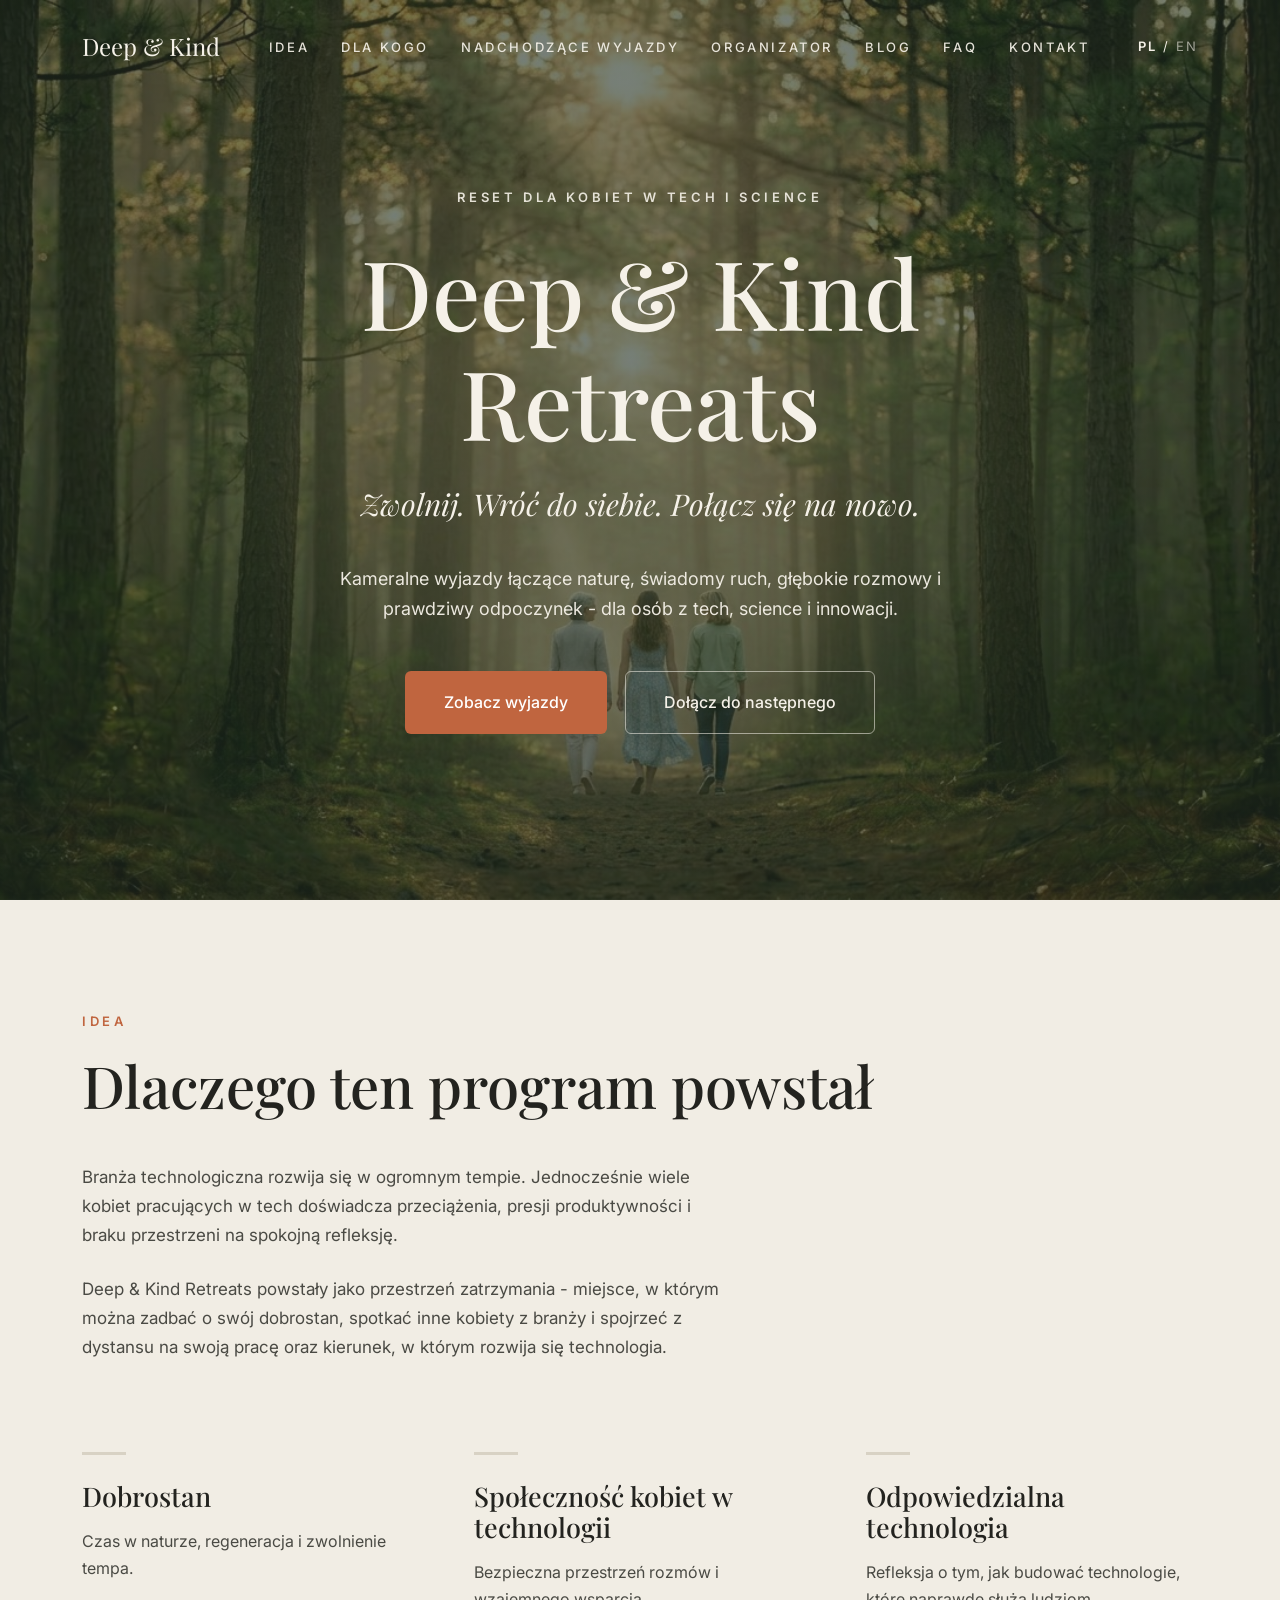
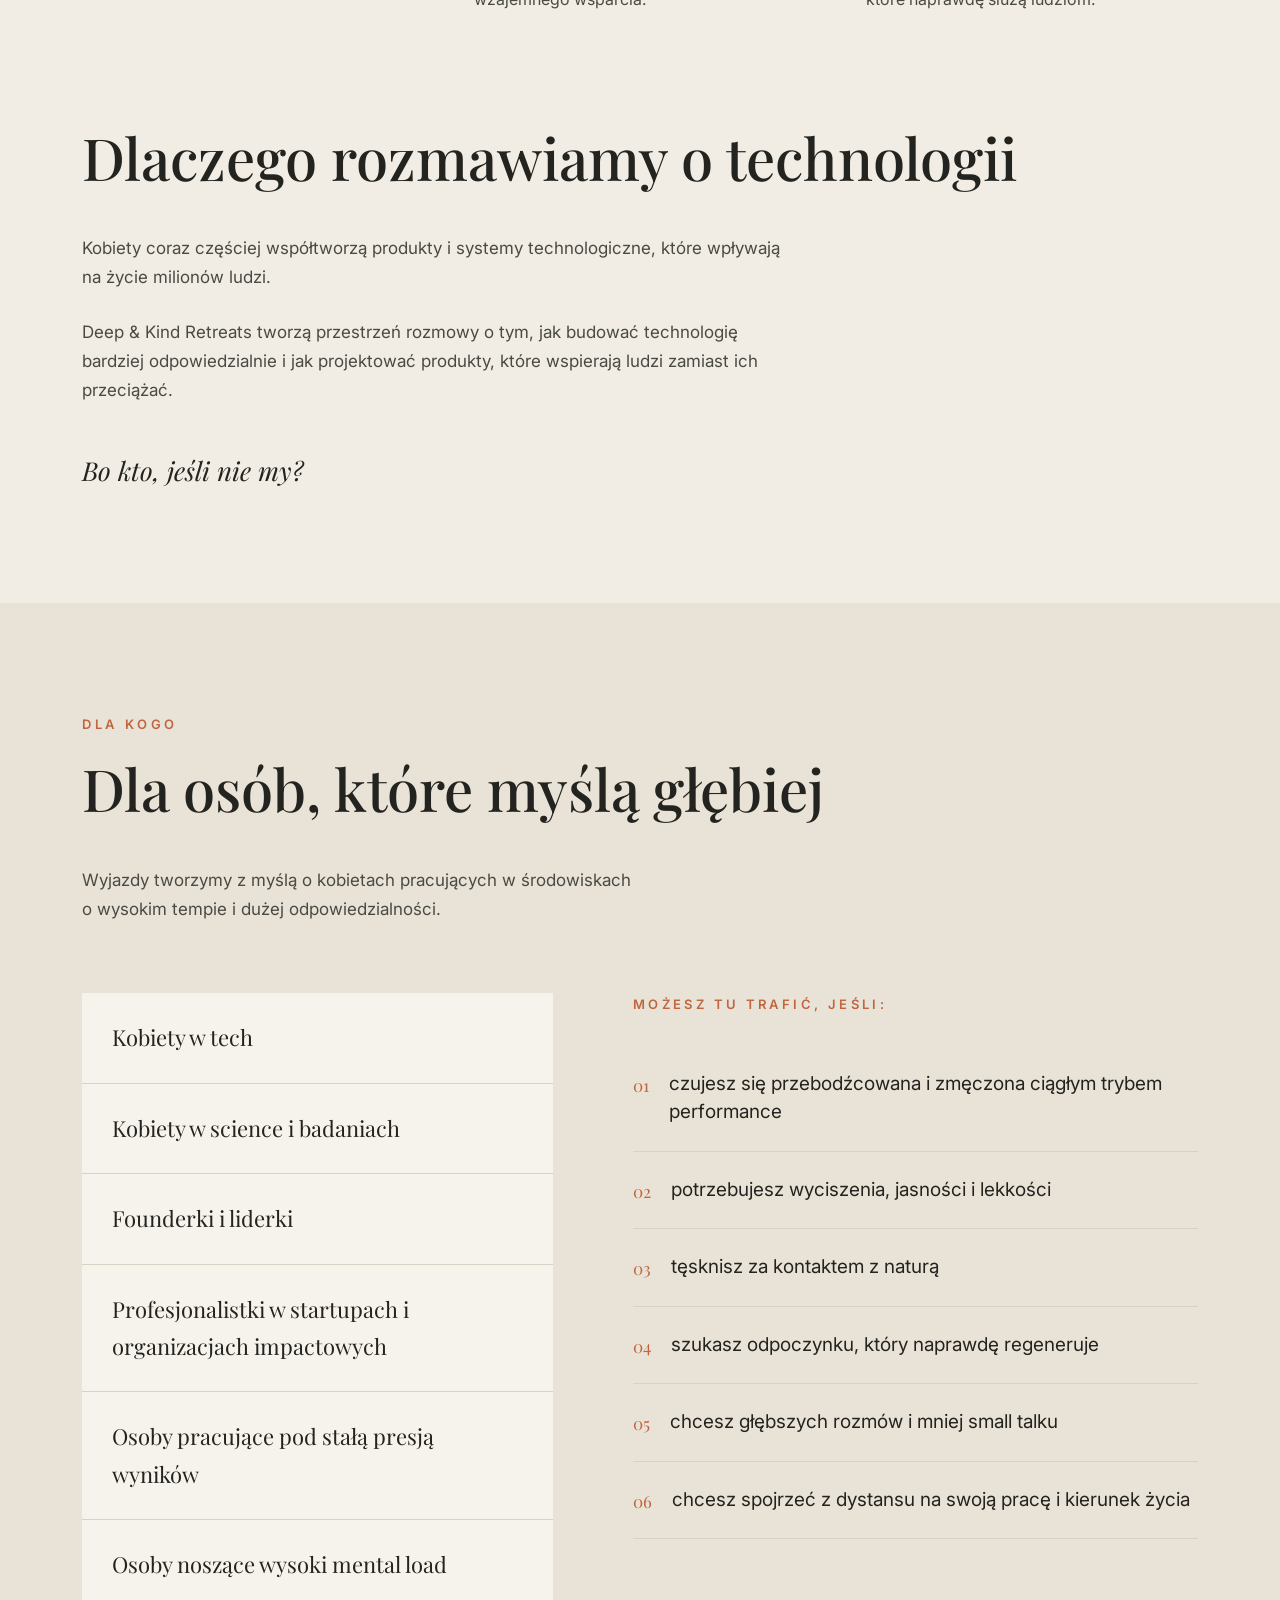
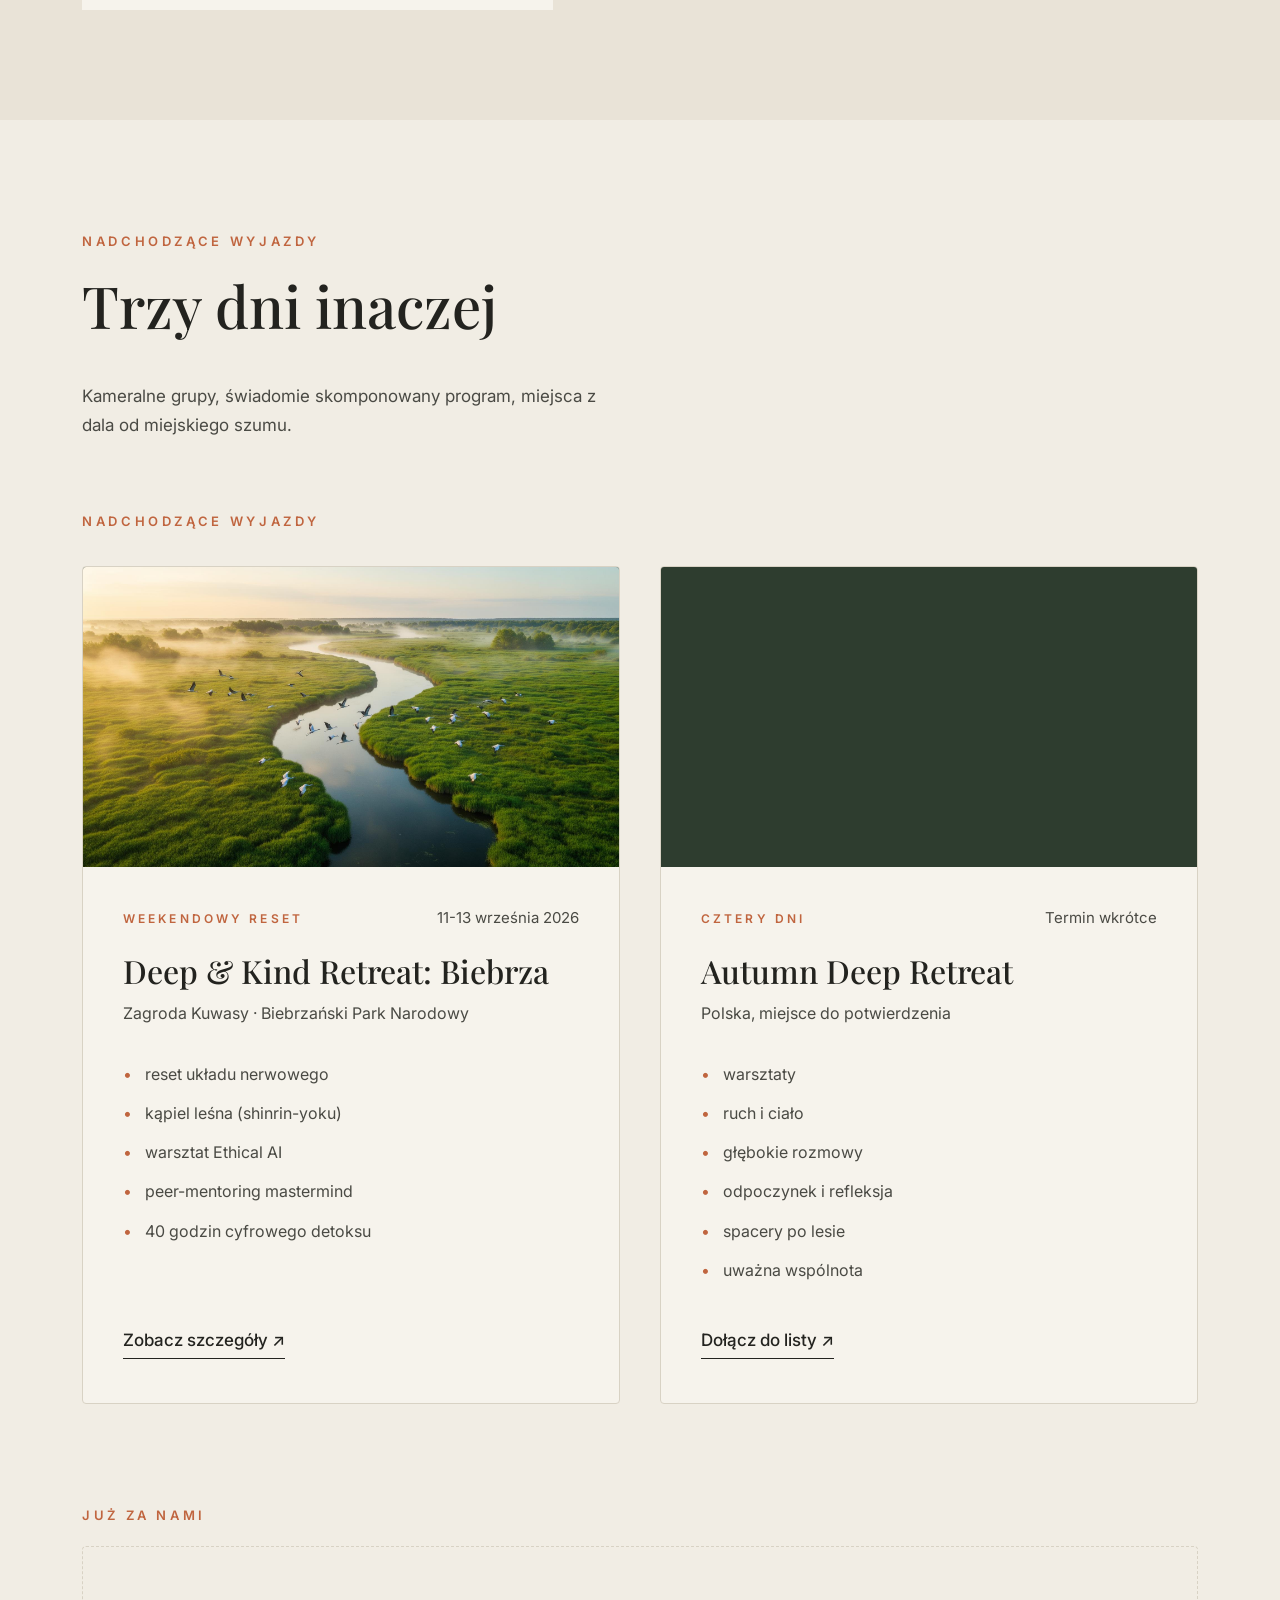
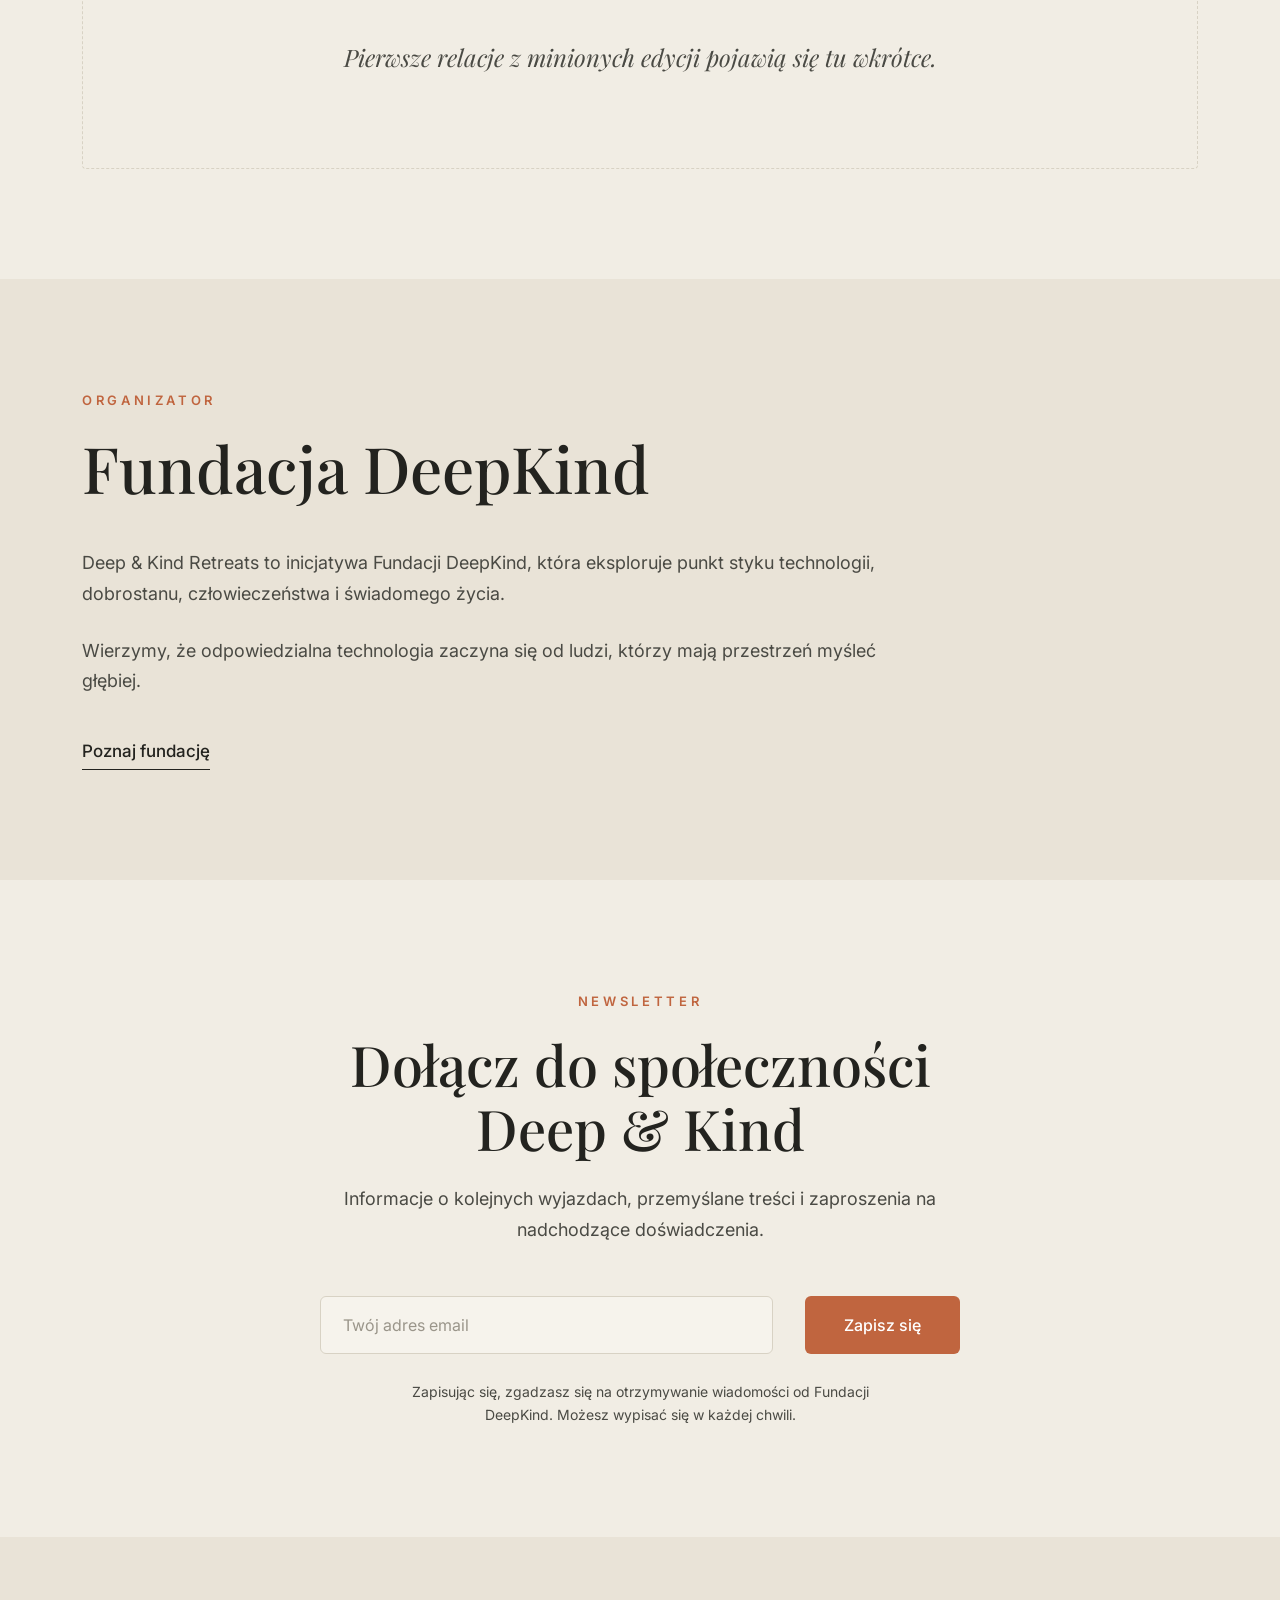
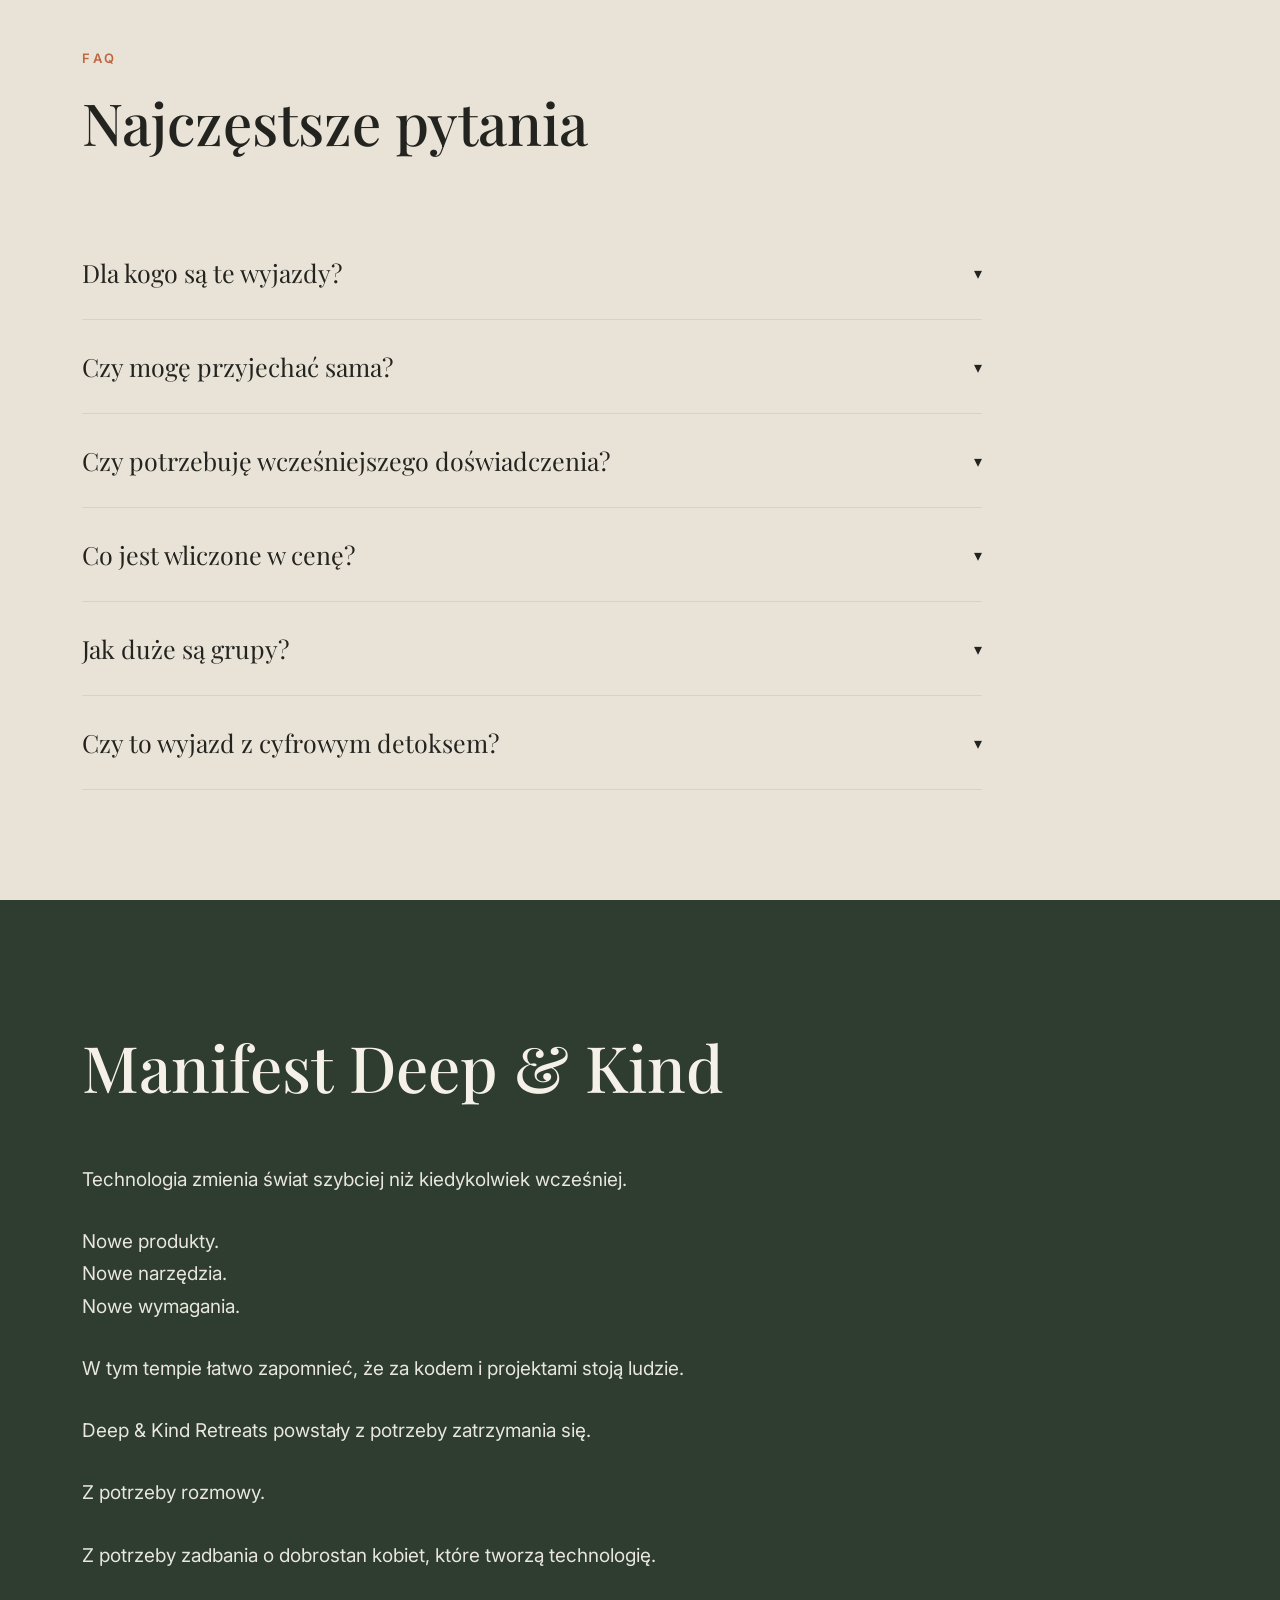
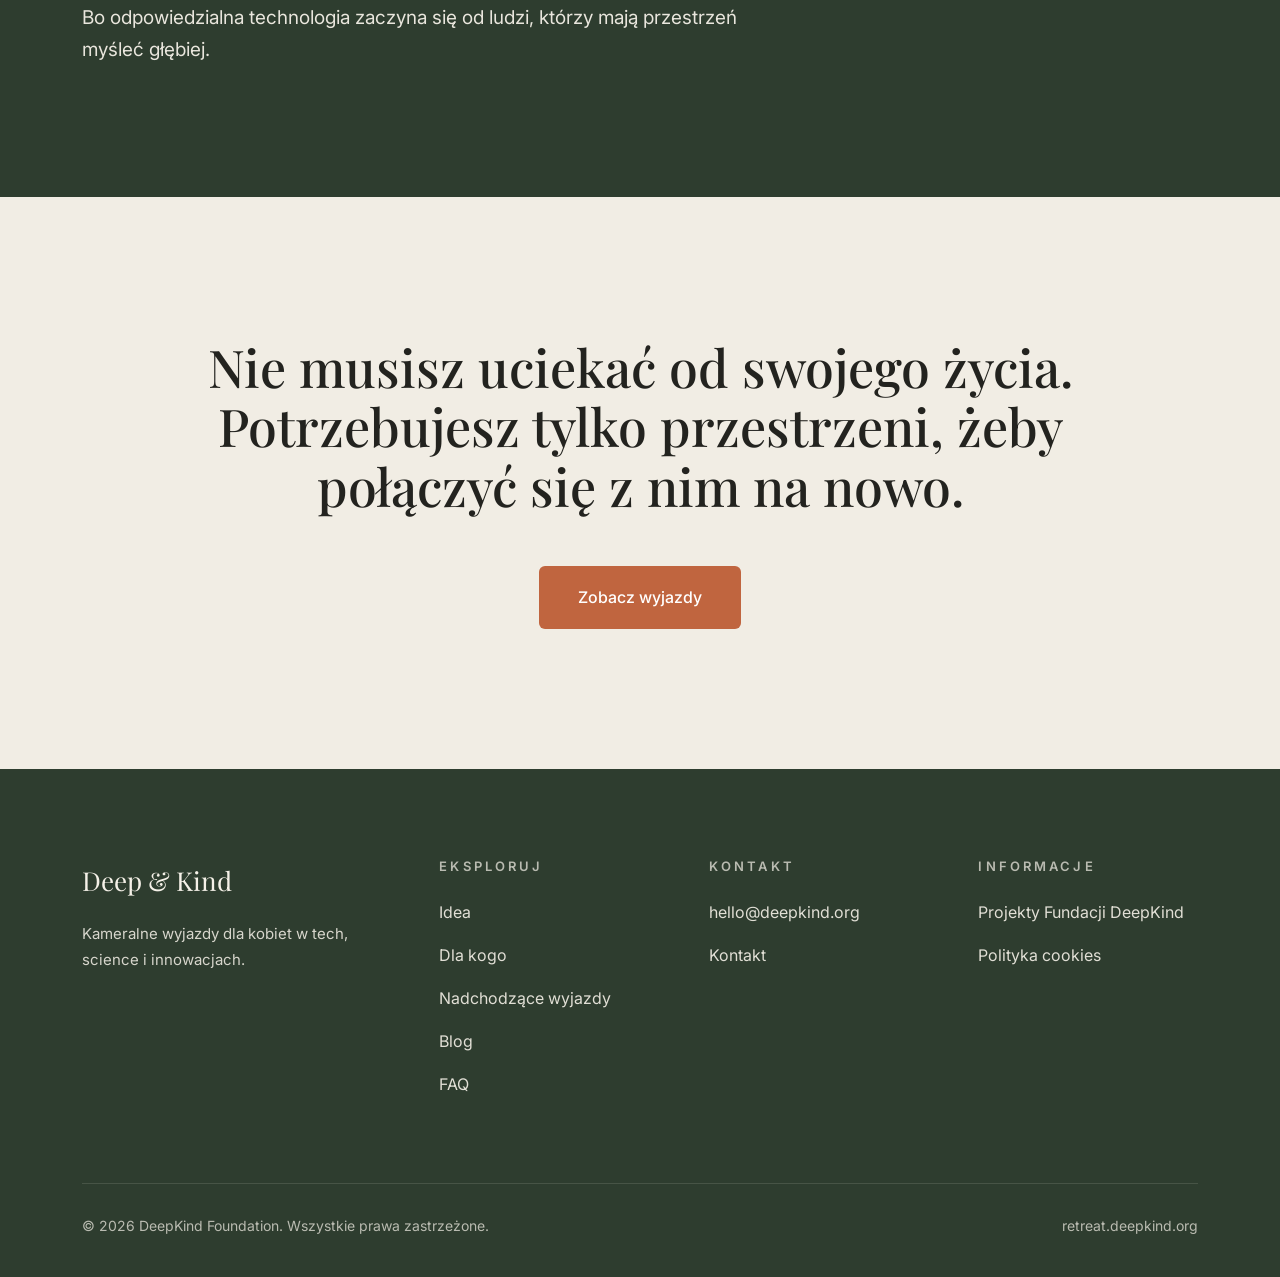
==== pl/index.html @ 1059deba "updt urnstile" ====
<!DOCTYPE html>
<html lang="pl">
<head>
  <meta charset="UTF-8">
  <meta name="viewport" content="width=device-width, initial-scale=1.0">

  <!-- SEO: tytuł i opis strony głównej -->
  <title>Deep &amp; Kind Retreat — Retreat dla kobiet w tech i science | Polska</title>
  <meta name="description" content="Kameralne retreaty dla kobiet z tech, science i innowacji. Trzy dni w naturze: regeneracja, świadomy ruch, głębokie rozmowy o odpowiedzialnej technologii. Organizator: Fundacja DeepKind.">

  <link rel="canonical" href="https://retreat.deepkind.org/pl">
  <link rel="alternate" hreflang="pl" href="https://retreat.deepkind.org/pl">
  <link rel="alternate" hreflang="en" href="https://retreat.deepkind.org/en">
  <link rel="alternate" hreflang="x-default" href="https://retreat.deepkind.org/pl">

  <!-- WERYFIKACJA GOOGLE SEARCH CONSOLE: wklej swój kod i odkomentuj -->
  <!-- <meta name="google-site-verification" content="TWÓJ-KOD-WERYFIKACYJNY"> -->

  <meta property="og:type" content="website">
  <meta property="og:locale" content="pl_PL">
  <meta property="og:site_name" content="Deep &amp; Kind Retreats">
  <meta property="og:title" content="Deep &amp; Kind Retreat — Retreat dla kobiet w tech i science">
  <meta property="og:description" content="Kameralne wyjazdy łączące naturę, świadomy ruch, głębokie rozmowy i prawdziwy odpoczynek - dla osób z tech, science i innowacji.">
  <meta property="og:url" content="https://retreat.deepkind.org/pl">
  <meta property="og:image" content="https://retreat.deepkind.org/images/og-cover.jpg">
  <meta property="og:image:width" content="1200">
  <meta property="og:image:height" content="630">
  <meta name="twitter:card" content="summary_large_image">
  <meta name="theme-color" content="#2E3D2F">
  <link rel="icon" href="/images/favicon.png" type="image/png">

  <link rel="preconnect" href="https://fonts.googleapis.com">
  <link rel="preconnect" href="https://fonts.gstatic.com" crossorigin>
  <link href="https://fonts.googleapis.com/css2?family=Playfair+Display:ital,wght@0,400;0,500;0,600;1,400;1,500&family=Inter:wght@400;500;600&display=swap" rel="stylesheet">
  <link rel="stylesheet" href="/assets/style.css">
  <script src="https://challenges.cloudflare.com/turnstile/v0/api.js" async defer></script>

  <!-- DANE STRUKTURALNE SCHEMA.ORG (SEO + GEO / widoczność w AI) -->
  <script type="application/ld+json">
  {
    "@context": "https://schema.org",
    "@graph": [
      {
        "@type": "Organization",
        "@id": "https://deepkind.org/#organization",
        "name": "Fundacja DeepKind",
        "alternateName": "DeepKind Foundation",
        "url": "https://deepkind.org",
        "email": "hello@deepkind.org",
        "description": "Fundacja DeepKind eksploruje punkt styku technologii, dobrostanu, człowieczeństwa i świadomego życia.",
        "address": { "@type": "PostalAddress", "addressLocality": "Warszawa", "addressCountry": "PL" }
      },
      {
        "@type": "WebSite",
        "@id": "https://retreat.deepkind.org/#website",
        "url": "https://retreat.deepkind.org",
        "name": "Deep & Kind Retreats",
        "inLanguage": "pl-PL",
        "publisher": { "@id": "https://deepkind.org/#organization" }
      },
      {
        "@type": "Event",
        "name": "Deep & Kind Retreat: Biebrza",
        "url": "https://retreat.deepkind.org/pl/retreats/biebrza-edition",
        "description": "Weekendowy reset dla kobiet w tech i science: reset układu nerwowego, kąpiel leśna (shinrin-yoku) w rezerwacie Czerwone Bagno, warsztat Ethical AI, peer-mentoring mastermind i 40 godzin cyfrowego detoksu.",
        "startDate": "2026-09-11",
        "endDate": "2026-09-13",
        "eventAttendanceMode": "https://schema.org/OfflineEventAttendanceMode",
        "eventStatus": "https://schema.org/EventScheduled",
        "maximumAttendeeCapacity": 15,
        "location": {
          "@type": "Place",
          "name": "Zagroda Kuwasy",
          "url": "https://www.zagrodakuwasy.pl",
          "address": { "@type": "PostalAddress", "addressRegion": "Biebrzański Park Narodowy, Podlaskie", "addressCountry": "PL" }
        },
        "offers": [
          { "@type": "Offer", "name": "Pokój 2-osobowy", "price": "1250", "priceCurrency": "PLN", "availability": "https://schema.org/InStock", "url": "https://retreat.deepkind.org/pl/retreats/biebrza-edition" },
          { "@type": "Offer", "name": "Pokój 1-osobowy", "price": "1450", "priceCurrency": "PLN", "availability": "https://schema.org/InStock", "url": "https://retreat.deepkind.org/pl/retreats/biebrza-edition" }
        ],
        "organizer": { "@id": "https://deepkind.org/#organization" },
        "inLanguage": "pl-PL",
        "audience": { "@type": "Audience", "audienceType": "Kobiety pracujące w tech, science i innowacjach" }
      },
      {
        "@type": "FAQPage",
        "mainEntity": [
          { "@type": "Question", "name": "Dla kogo są te wyjazdy?", "acceptedAnswer": { "@type": "Answer", "text": "Dla kobiet pracujących w tech, science, badaniach i innowacjach: founderek, liderek, profesjonalistek w startupach i organizacjach impactowych, osób pracujących pod stałą presją wyników i noszących wysoki mental load." } },
          { "@type": "Question", "name": "Czy mogę przyjechać sama?", "acceptedAnswer": { "@type": "Answer", "text": "Tak. Większość uczestniczek przyjeżdża samodzielnie. Kameralna grupa i program sprzyjają poznawaniu się w naturalnym tempie." } },
          { "@type": "Question", "name": "Czy potrzebuję wcześniejszego doświadczenia?", "acceptedAnswer": { "@type": "Answer", "text": "Nie. Wszystkie elementy programu są otwarte dla osób początkujących i prowadzone tak, aby każda mogła uczestniczyć w swoim rytmie." } },
          { "@type": "Question", "name": "Co jest wliczone w cenę?", "acceptedAnswer": { "@type": "Answer", "text": "Nocleg w komfortowych pokojach, pełne wyżywienie, udział we wszystkich aktywnościach i warsztatach oraz nielimitowany dostęp do napojów przez cały dzień - wody, naparów ziołowych i wyboru herbat." } },
          { "@type": "Question", "name": "Jak duże są grupy?", "acceptedAnswer": { "@type": "Answer", "text": "Grupy są kameralne - liczba miejsc na wyjeździe jest ograniczona do 15 osób, aby dało się prowadzić prawdziwe rozmowy i realnie odpocząć." } },
          { "@type": "Question", "name": "Czy to wyjazd z cyfrowym detoksem?", "acceptedAnswer": { "@type": "Answer", "text": "Zachęcamy do odłożenia ekranów. Część wyjazdów, jak retreat nad Biebrzą, zawiera świadomie zaplanowany 40-godzinny cyfrowy detoks z dobrowolnym zdeponowaniem telefonu." } }
        ]
      }
    ]
  }
  </script>
</head>
<body>

  <!-- ============ NAWIGACJA ============ -->
  <header class="naglowek">
    <div class="kontener">
      <a href="/pl" class="logo">Deep &amp; Kind</a>
      <button class="menu-przycisk" aria-label="Otwórz menu" aria-expanded="false" onclick="przelaczMenu(this)">&#9776;</button>
      <nav aria-label="Nawigacja główna">
        <ul class="menu" id="menu">
          <li><a href="/pl#idea">Idea</a></li>
          <li><a href="/pl#dla-kogo">Dla kogo</a></li>
          <li><a href="/pl/retreats">Nadchodzące wyjazdy</a></li>
          <li><a href="/pl#organizator">Organizator</a></li>
          <li><a href="/pl/blog">Blog</a></li>
          <li><a href="/pl#faq">FAQ</a></li>
          <li><a href="/pl/contact">Kontakt</a></li>
        </ul>
      </nav>
      <div class="jezyki">
        <a href="/pl" class="aktywny" aria-current="page">PL</a> / <a href="/en" title="English version">EN</a>
      </div>
    </div>
  </header>

  <!-- ============ HERO (zdjęcie: /images/hero-las.jpg) ============ -->
  <section class="hero" id="start">
    <div class="hero-tresc">
      <span class="etykieta">Reset dla kobiet w tech i science</span>
      <h1>Deep &amp; Kind Retreats</h1>
      <p class="motto">Zwolnij. Wróć do siebie. Połącz się na nowo.</p>
      <p class="opis">Kameralne wyjazdy łączące naturę, świadomy ruch, głębokie rozmowy i prawdziwy odpoczynek - dla osób z tech, science i innowacji.</p>
      <div class="hero-przyciski">
        <a href="/pl/retreats" class="przycisk przycisk-pelny">Zobacz wyjazdy</a>
        <a href="#newsletter" class="przycisk przycisk-obrys">Dołącz do następnego</a>
      </div>
    </div>
  </section>

  <!-- ============ IDEA ============ -->
  <section id="idea">
    <div class="kontener">
      <span class="etykieta">Idea</span>
      <h2 class="sekcja-h2">Dlaczego ten program powstał</h2>
      <div class="tekst-waski">
        <p>Branża technologiczna rozwija się w ogromnym tempie. Jednocześnie wiele kobiet pracujących w tech doświadcza przeciążenia, presji produktywności i braku przestrzeni na spokojną refleksję.</p>
        <p>Deep &amp; Kind Retreats powstały jako przestrzeń zatrzymania - miejsce, w którym można zadbać o swój dobrostan, spotkać inne kobiety z branży i spojrzeć z dystansu na swoją pracę oraz kierunek, w którym rozwija się technologia.</p>
      </div>

      <div class="filary">
        <div class="filar">
          <h3>Dobrostan</h3>
          <p>Czas w naturze, regeneracja i zwolnienie tempa.</p>
        </div>
        <div class="filar">
          <h3>Społeczność kobiet w technologii</h3>
          <p>Bezpieczna przestrzeń rozmów i wzajemnego wsparcia.</p>
        </div>
        <div class="filar">
          <h3>Odpowiedzialna technologia</h3>
          <p>Refleksja o tym, jak budować technologie, które naprawdę służą ludziom.</p>
        </div>
      </div>

      <div style="margin-top: 110px;">
        <h2 class="sekcja-h2">Dlaczego rozmawiamy o technologii</h2>
        <div class="tekst-waski" style="max-width: 700px;">
          <p>Kobiety coraz częściej współtworzą produkty i systemy technologiczne, które wpływają na życie milionów ludzi.</p>
          <p>Deep &amp; Kind Retreats tworzą przestrzeń rozmowy o tym, jak budować technologię bardziej odpowiedzialnie i jak projektować produkty, które wspierają ludzi zamiast ich przeciążać.</p>
        </div>
        <p class="motto-pytanie">Bo kto, jeśli nie my?</p>
      </div>
    </div>
  </section>

  <!-- ============ DLA KOGO ============ -->
  <section class="tlo-cieplejsze" id="dla-kogo">
    <div class="kontener">
      <span class="etykieta">Dla kogo</span>
      <h2 class="sekcja-h2">Dla osób, które myślą głębiej</h2>
      <p class="tekst-waski" style="max-width: 560px; margin-bottom: 70px;">Wyjazdy tworzymy z myślą o kobietach pracujących w środowiskach o wysokim tempie i dużej odpowiedzialności.</p>

      <div class="dla-kogo-siatka">
        <ul class="grupy">
          <li>Kobiety w tech</li>
          <li>Kobiety w science i badaniach</li>
          <li>Founderki i liderki</li>
          <li>Profesjonalistki w startupach i organizacjach impactowych</li>
          <li>Osoby pracujące pod stałą presją wyników</li>
          <li>Osoby noszące wysoki mental load</li>
        </ul>
        <div>
          <p class="objawy-etykieta">Możesz tu trafić, jeśli:</p>
          <ol class="objawy">
            <li>czujesz się przebodźcowana i zmęczona ciągłym trybem performance</li>
            <li>potrzebujesz wyciszenia, jasności i lekkości</li>
            <li>tęsknisz za kontaktem z naturą</li>
            <li>szukasz odpoczynku, który naprawdę regeneruje</li>
            <li>chcesz głębszych rozmów i mniej small talku</li>
            <li>chcesz spojrzeć z dystansu na swoją pracę i kierunek życia</li>
          </ol>
        </div>
      </div>
    </div>
  </section>

  <!-- ============ NADCHODZĄCE WYJAZDY ============ -->
  <section id="wyjazdy">
    <div class="kontener">
      <span class="etykieta">Nadchodzące wyjazdy</span>
      <h2 class="sekcja-h2">Trzy dni inaczej</h2>
      <p class="tekst-waski" style="max-width: 520px; margin-bottom: 70px;">Kameralne grupy, świadomie skomponowany program, miejsca z dala od miejskiego szumu.</p>

      <span class="etykieta" style="margin-bottom: 34px;">Nadchodzące wyjazdy</span>
      <div class="karty">
        <article class="karta">
          <div class="karta-foto biebrza" role="img" aria-label="Rzeka Biebrza wijąca się przez zielone rozlewiska o poranku, klucz żurawi w locie"></div>
          <div class="karta-tresc">
            <div class="karta-naglowek">
              <span class="karta-typ">Weekendowy reset</span>
              <span class="karta-termin">11-13 września 2026</span>
            </div>
            <h3><a href="/pl/retreats/biebrza-edition">Deep &amp; Kind Retreat: Biebrza</a></h3>
            <p class="karta-miejsce">Zagroda Kuwasy &middot; Biebrzański Park Narodowy</p>
            <ul class="karta-program">
              <li>reset układu nerwowego</li>
              <li>kąpiel leśna (shinrin-yoku)</li>
              <li>warsztat Ethical AI</li>
              <li>peer-mentoring mastermind</li>
              <li>40 godzin cyfrowego detoksu</li>
            </ul>
            <a href="/pl/retreats/biebrza-edition" class="karta-link">Zobacz szczegóły</a>
          </div>
        </article>

        <article class="karta">
          <div class="karta-foto jesien" role="img" aria-label="Jesienna martwa natura: wełniany sweter, świece i suszone gałązki na drewnianym stole"></div>
          <div class="karta-tresc">
            <div class="karta-naglowek">
              <span class="karta-typ">Cztery dni</span>
              <span class="karta-termin">Termin wkrótce</span>
            </div>
            <h3><a href="/pl/retreats/autumn-deep-retreat">Autumn Deep Retreat</a></h3>
            <p class="karta-miejsce">Polska, miejsce do potwierdzenia</p>
            <ul class="karta-program">
              <li>warsztaty</li>
              <li>ruch i ciało</li>
              <li>głębokie rozmowy</li>
              <li>odpoczynek i refleksja</li>
              <li>spacery po lesie</li>
              <li>uważna wspólnota</li>
            </ul>
            <a href="#newsletter" class="karta-link">Dołącz do listy</a>
          </div>
        </article>
      </div>

      <div class="za-nami">
        <span class="etykieta">Już za nami</span>
        <div class="za-nami-ramka">Pierwsze relacje z minionych edycji pojawią się tu wkrótce.</div>
      </div>
    </div>
  </section>

  <!-- ============ ORGANIZATOR ============ -->
  <section class="tlo-cieplejsze" id="organizator">
    <div class="kontener">
      <span class="etykieta">Organizator</span>
      <h2 class="sekcja-h2" style="font-size: clamp(40px, 5.5vw, 64px);">Fundacja DeepKind</h2>
      <div class="tekst-sredni">
        <p>Deep &amp; Kind Retreats to inicjatywa Fundacji DeepKind, która eksploruje punkt styku technologii, dobrostanu, człowieczeństwa i świadomego życia.</p>
        <p>Wierzymy, że odpowiedzialna technologia zaczyna się od ludzi, którzy mają przestrzeń myśleć głębiej.</p>
      </div>
      <a href="https://deepkind.org" class="link-podkreslony" style="margin-top: 40px;" target="_blank" rel="noopener">Poznaj fundację</a>
    </div>
  </section>

  <!-- ============ NEWSLETTER ============
       Wysyłka do Cloudflare Workera (baza D1). Adres API: assets/skrypty.js.
       Instrukcja w INSTRUKCJA.md. -->
  <section class="newsletter" id="newsletter">
    <div class="kontener">
      <span class="etykieta">Newsletter</span>
      <h2>Dołącz do społeczności Deep &amp; Kind</h2>
      <p class="wstep">Informacje o kolejnych wyjazdach, przemyślane treści i zaproszenia na nadchodzące doświadczenia.</p>
      <form class="formularz-newsletter" onsubmit="return wyslijFormularz(event, '/newsletter')">
        <input type="email" name="email" placeholder="Twój adres email" required aria-label="Twój adres email">
        <input type="text" name="strona_www" class="pole-pulapka" tabindex="-1" autocomplete="off" aria-hidden="true">
        <div class="cf-turnstile" data-sitekey="0x4AAAAAAD1RbaE4vh7McAfJ" data-action="turnstile-spin-v1" data-theme="light" data-execution="execute" data-appearance="execute"></div>
        <button type="submit" class="przycisk przycisk-pelny">Zapisz się</button>
      </form>
      <p class="formularz-info" id="formularz-info"></p>
      <p class="zgoda">Zapisując się, zgadzasz się na otrzymywanie wiadomości od Fundacji DeepKind. Możesz wypisać się w każdej chwili.</p>
    </div>
  </section>

  <!-- ============ FAQ ============
       Odpowiedzi: cena i wielkość grup uzupełnione według strony wyjazdu
       (limit 15 osób, zakres ceny). Zweryfikuj przed publikacją.
       Po każdej zmianie odpowiedzi zaktualizuj też FAQPage w Schema.org. -->
  <section class="tlo-cieplejsze" id="faq">
    <div class="kontener">
      <span class="etykieta">FAQ</span>
      <h2 class="sekcja-h2" style="margin-bottom: 70px;">Najczęstsze pytania</h2>
      <div class="faq-lista">
        <div class="faq-pozycja">
          <button class="faq-pytanie" onclick="przelaczFaq(this)" aria-expanded="false">Dla kogo są te wyjazdy?<span class="strzalka">&#9662;</span></button>
          <div class="faq-odpowiedz"><p>Dla kobiet pracujących w tech, science, badaniach i innowacjach: founderek, liderek, profesjonalistek w startupach i organizacjach impactowych, osób pracujących pod stałą presją wyników i noszących wysoki mental load.</p></div>
        </div>
        <div class="faq-pozycja">
          <button class="faq-pytanie" onclick="przelaczFaq(this)" aria-expanded="false">Czy mogę przyjechać sama?<span class="strzalka">&#9662;</span></button>
          <div class="faq-odpowiedz"><p>Tak. Większość uczestniczek przyjeżdża samodzielnie. Kameralna grupa i program sprzyjają poznawaniu się w naturalnym tempie.</p></div>
        </div>
        <div class="faq-pozycja">
          <button class="faq-pytanie" onclick="przelaczFaq(this)" aria-expanded="false">Czy potrzebuję wcześniejszego doświadczenia?<span class="strzalka">&#9662;</span></button>
          <div class="faq-odpowiedz"><p>Nie. Wszystkie elementy programu są otwarte dla osób początkujących i prowadzone tak, aby każda mogła uczestniczyć w swoim rytmie.</p></div>
        </div>
        <div class="faq-pozycja">
          <button class="faq-pytanie" onclick="przelaczFaq(this)" aria-expanded="false">Co jest wliczone w cenę?<span class="strzalka">&#9662;</span></button>
          <div class="faq-odpowiedz"><p>Nocleg w komfortowych pokojach, pełne wyżywienie, udział we wszystkich aktywnościach i warsztatach oraz nielimitowany dostęp do napojów przez cały dzień - wody, naparów ziołowych i wyboru herbat.</p></div>
        </div>
        <div class="faq-pozycja">
          <button class="faq-pytanie" onclick="przelaczFaq(this)" aria-expanded="false">Jak duże są grupy?<span class="strzalka">&#9662;</span></button>
          <div class="faq-odpowiedz"><p>Grupy są kameralne - liczba miejsc na wyjeździe jest ograniczona do 15 osób, aby dało się prowadzić prawdziwe rozmowy i realnie odpocząć.</p></div>
        </div>
        <div class="faq-pozycja">
          <button class="faq-pytanie" onclick="przelaczFaq(this)" aria-expanded="false">Czy to wyjazd z cyfrowym detoksem?<span class="strzalka">&#9662;</span></button>
          <div class="faq-odpowiedz"><p>Zachęcamy do odłożenia ekranów. Część wyjazdów, jak retreat nad Biebrzą, zawiera świadomie zaplanowany 40-godzinny cyfrowy detoks z dobrowolnym zdeponowaniem telefonu.</p></div>
        </div>
      </div>
    </div>
  </section>

  <!-- ============ MANIFEST ============ -->
  <section class="manifest" id="manifest">
    <div class="kontener">
      <h2>Manifest Deep &amp; Kind</h2>
      <p>Technologia zmienia świat szybciej niż kiedykolwiek wcześniej.</p>
      <p>Nowe produkty.<br>Nowe narzędzia.<br>Nowe wymagania.</p>
      <p>W tym tempie łatwo zapomnieć, że za kodem i projektami stoją ludzie.</p>
      <p>Deep &amp; Kind Retreats powstały z potrzeby zatrzymania się.</p>
      <p>Z potrzeby rozmowy.</p>
      <p>Z potrzeby zadbania o dobrostan kobiet, które tworzą technologię.</p>
      <p>Bo odpowiedzialna technologia zaczyna się od ludzi, którzy mają przestrzeń myśleć głębiej.</p>
    </div>
  </section>

  <!-- ============ ZAMKNIĘCIE ============ -->
  <section class="zamkniecie">
    <div class="kontener">
      <h2>Nie musisz uciekać od swojego życia.<br>Potrzebujesz tylko przestrzeni, żeby połączyć się z nim na nowo.</h2>
      <a href="/pl/retreats" class="przycisk przycisk-pelny">Zobacz wyjazdy</a>
    </div>
  </section>

  <!-- ============ STOPKA ============ -->
  <footer class="stopka" id="kontakt">
    <div class="kontener">
      <div class="stopka-siatka">
        <div>
          <a href="/pl" class="logo">Deep &amp; Kind</a>
          <p>Kameralne wyjazdy dla kobiet w tech, science i innowacjach.</p>
        </div>
        <div>
          <h3>Eksploruj</h3>
          <ul>
            <li><a href="/pl#idea">Idea</a></li>
            <li><a href="/pl#dla-kogo">Dla kogo</a></li>
            <li><a href="/pl/retreats">Nadchodzące wyjazdy</a></li>
            <li><a href="/pl/blog">Blog</a></li>
            <li><a href="/pl#faq">FAQ</a></li>
          </ul>
        </div>
        <div>
          <h3>Kontakt</h3>
          <ul>
            <li><a href="mailto:hello@deepkind.org">hello@deepkind.org</a></li>
            <li><a href="/pl/contact">Kontakt</a></li>
          </ul>
        </div>
        <div>
          <h3>Informacje</h3>
          <ul>
            <li><a href="https://deepkind.org/" target="_blank" rel="noopener">Projekty Fundacji DeepKind</a></li>
            <li><a href="https://deepkind.org/polityka-cookies" target="_blank" rel="noopener">Polityka cookies</a></li>
          </ul>
        </div>
      </div>
      <div class="stopka-dol">
        <span>&copy; 2026 DeepKind Foundation. Wszystkie prawa zastrzeżone.</span>
        <span>retreat.deepkind.org</span>
      </div>
    </div>
  </footer>

  <script src="/assets/skrypty.js"></script>
</body>
</html>
---- assets/style.css ----
/* ============================================================
   DEEP & KIND RETREATS — WSPÓLNY ARKUSZ STYLÓW
   Paleta i typografia w jednym miejscu: zmień tutaj, a zmieni
   się na całej stronie.
   ============================================================ */
:root {
  --zielen-ciemna: #2E3D2F;
  --krem: #F1EDE4;
  --krem-cieplejszy: #E9E3D7;
  --kremowa-karta: #F6F3EC;
  --terakota: #C0653F;
  --terakota-ciemna: #A9552F;
  --grafit: #23231F;
  --tekst: #4A4A44;
  --linia: #D8D2C4;
  --bialy-cieply: #F5F1E8;
  --font-naglowki: 'Playfair Display', Georgia, serif;
  --font-tekst: 'Inter', -apple-system, 'Segoe UI', sans-serif;
  --szerokosc: 1180px;
}

* { margin: 0; padding: 0; box-sizing: border-box; }
html { scroll-behavior: smooth; }
@media (prefers-reduced-motion: reduce) {
  html { scroll-behavior: auto; }
  *, *::before, *::after { animation: none !important; transition: none !important; }
}
body {
  font-family: var(--font-tekst);
  color: var(--tekst);
  background: var(--krem);
  line-height: 1.7;
  font-size: 17px;
  -webkit-font-smoothing: antialiased;
}
.kontener { max-width: var(--szerokosc); margin: 0 auto; padding: 0 32px; }
h1, h2, h3 { font-family: var(--font-naglowki); color: var(--grafit); font-weight: 500; line-height: 1.15; }
a { color: inherit; }
section { padding: 110px 0; }
:focus-visible { outline: 2px solid var(--terakota); outline-offset: 3px; }

.etykieta {
  display: block;
  font-size: 13px;
  font-weight: 600;
  letter-spacing: 0.28em;
  text-transform: uppercase;
  color: var(--terakota);
  margin-bottom: 20px;
}
.tlo-cieplejsze { background: var(--krem-cieplejszy); }

/* ---------- Nawigacja ---------- */
.naglowek { position: absolute; top: 0; left: 0; right: 0; z-index: 50; padding: 26px 0; }
.naglowek-staly { position: static; background: var(--zielen-ciemna); }
.naglowek .kontener { display: flex; align-items: center; justify-content: space-between; gap: 24px; }
.logo { font-family: var(--font-naglowki); font-size: 24px; color: var(--bialy-cieply); text-decoration: none; white-space: nowrap; }
.menu { display: flex; align-items: center; gap: 32px; list-style: none; }
.menu a {
  color: var(--bialy-cieply); text-decoration: none; font-size: 13px; font-weight: 500;
  letter-spacing: 0.2em; text-transform: uppercase; opacity: 0.92; transition: opacity 0.2s;
}
.menu a:hover { opacity: 1; }
.jezyki { color: var(--bialy-cieply); font-size: 13px; letter-spacing: 0.15em; }
.jezyki a { text-decoration: none; opacity: 0.6; }
.jezyki .aktywny { font-weight: 600; opacity: 1; }
.menu-przycisk { display: none; background: none; border: none; color: var(--bialy-cieply); font-size: 28px; cursor: pointer; line-height: 1; }

/* ---------- Przyciski i odnośniki ---------- */
.przycisk {
  display: inline-block; padding: 17px 38px; font-family: var(--font-tekst); font-size: 16px;
  font-weight: 500; text-decoration: none; border-radius: 6px; cursor: pointer;
  transition: background 0.2s, border-color 0.2s; border: 1px solid transparent;
}
.przycisk-pelny { background: var(--terakota); color: #fff; }
.przycisk-pelny:hover { background: var(--terakota-ciemna); }
.przycisk-obrys { background: transparent; color: var(--bialy-cieply); border-color: rgba(245,241,232,0.55); }
.przycisk-obrys:hover { border-color: var(--bialy-cieply); }
.link-podkreslony {
  display: inline-block; font-weight: 500; color: var(--grafit); text-decoration: none;
  border-bottom: 1px solid var(--grafit); padding-bottom: 3px;
}
.link-podkreslony:hover { color: var(--terakota); border-color: var(--terakota); }

/* ---------- Hero (strona główna) ---------- */
.hero {
  position: relative; min-height: 100vh; display: flex; align-items: center; justify-content: center;
  text-align: center; padding: 0;
  background: linear-gradient(rgba(35,48,36,0.62), rgba(35,48,36,0.62)),
              url('/images/hero-las.jpg') center / cover no-repeat, var(--zielen-ciemna);
}
.hero-tresc { max-width: 860px; padding: 140px 32px 120px; }
.hero .etykieta { color: var(--bialy-cieply); opacity: 0.9; margin-bottom: 28px; }
.hero h1 { font-size: clamp(52px, 8vw, 96px); color: var(--bialy-cieply); margin-bottom: 22px; }
.hero .motto { font-family: var(--font-naglowki); font-style: italic; font-size: clamp(22px, 3vw, 30px); color: var(--bialy-cieply); margin-bottom: 34px; }
.hero .opis { color: var(--bialy-cieply); opacity: 0.95; max-width: 640px; margin: 0 auto 46px; font-size: 18px; }
.hero-przyciski { display: flex; gap: 18px; justify-content: center; flex-wrap: wrap; }

/* ---------- Nagłówek podstrony ---------- */
.podstrona-naglowek { padding: 90px 0 70px; }
.podstrona-naglowek .okruszki { font-size: 14px; margin-bottom: 34px; }
.podstrona-naglowek .okruszki a { color: var(--tekst); text-decoration: none; }
.podstrona-naglowek .okruszki a:hover { color: var(--terakota); }
.podstrona-naglowek h1 { font-size: clamp(42px, 6vw, 68px); margin-bottom: 24px; }
.podstrona-naglowek .wstep { max-width: 640px; font-size: 18px; }

/* ---------- Sekcje treści ---------- */
.sekcja-h2 { font-size: clamp(38px, 5vw, 58px); margin-bottom: 44px; }
.tekst-waski { max-width: 640px; }
.tekst-sredni { max-width: 820px; font-size: 18px; }
.tekst-waski p + p, .tekst-sredni p + p { margin-top: 26px; }

.filary { display: grid; grid-template-columns: repeat(3, 1fr); gap: 60px; margin-top: 90px; }
.filar::before { content: ""; display: block; width: 44px; height: 3px; background: var(--linia); margin-bottom: 26px; }
.filar h3 { font-size: 27px; margin-bottom: 16px; }
.filar p { font-size: 16px; }

.motto-pytanie { font-family: var(--font-naglowki); font-style: italic; font-size: 26px; color: var(--grafit); margin-top: 44px; }

/* ---------- Dla kogo ---------- */
.dla-kogo-siatka { display: grid; grid-template-columns: 1fr 1.2fr; gap: 80px; align-items: start; }
.grupy { list-style: none; }
.grupy li {
  background: var(--kremowa-karta); padding: 26px 30px; font-family: var(--font-naglowki);
  font-size: 22px; color: var(--grafit); border-bottom: 1px solid var(--linia);
}
.grupy li:last-child { border-bottom: none; }
.objawy-etykieta { font-size: 13px; font-weight: 600; letter-spacing: 0.26em; text-transform: uppercase; color: var(--terakota); margin-bottom: 30px; }
.objawy { list-style: none; counter-reset: objaw; }
.objawy li {
  counter-increment: objaw; display: flex; gap: 20px; padding: 24px 0;
  border-bottom: 1px solid var(--linia); font-size: 19px; color: var(--grafit); line-height: 1.5;
}
.objawy li::before { content: counter(objaw, decimal-leading-zero); font-family: var(--font-naglowki); color: var(--terakota); font-size: 17px; padding-top: 3px; }

/* ---------- Karty wyjazdów ---------- */
.karty { display: grid; grid-template-columns: 1fr 1fr; gap: 40px; }
.karta { background: var(--kremowa-karta); border: 1px solid var(--linia); border-radius: 4px; overflow: hidden; display: flex; flex-direction: column; }
.karta-foto { height: 300px; background: var(--zielen-ciemna) center / cover no-repeat; }
.karta-foto.biebrza { background-image: url('/images/wyjazd-biebrza.jpg'); }
.karta-foto.jesien { background-image: url('/images/wyjazd-jesien.jpg'); }
.karta-tresc { padding: 38px 40px 44px; display: flex; flex-direction: column; flex: 1; }
.karta-naglowek { display: flex; justify-content: space-between; align-items: baseline; gap: 16px; margin-bottom: 22px; }
.karta-typ { font-size: 12px; font-weight: 600; letter-spacing: 0.26em; text-transform: uppercase; color: var(--terakota); }
.karta-termin { font-size: 15px; white-space: nowrap; }
.karta h3 { font-size: 32px; margin-bottom: 10px; }
.karta h3 a { text-decoration: none; }
.karta h3 a:hover { color: var(--terakota); }
.karta-miejsce { font-size: 16px; margin-bottom: 28px; }
.karta-program { list-style: none; margin-bottom: 36px; }
.karta-program li { position: relative; padding: 6px 0 6px 22px; font-size: 16px; }
.karta-program li::before { content: "\2022"; position: absolute; left: 0; color: var(--terakota); }
.karta-link { margin-top: auto; align-self: flex-start; font-weight: 500; color: var(--grafit); text-decoration: none; border-bottom: 1px solid var(--grafit); padding-bottom: 3px; }
.karta-link::after { content: " \2197"; }
.karta-link:hover { color: var(--terakota); border-color: var(--terakota); }

.za-nami { margin-top: 100px; }
.za-nami-ramka {
  border: 1px dashed var(--linia); border-radius: 4px; padding: 90px 40px; text-align: center;
  font-family: var(--font-naglowki); font-style: italic; font-size: 24px;
}

/* ---------- Newsletter ---------- */
.newsletter { text-align: center; }
.newsletter h2 { font-size: clamp(38px, 5vw, 56px); margin-bottom: 24px; max-width: 700px; margin-left: auto; margin-right: auto; }
.newsletter .wstep { max-width: 620px; margin: 0 auto 50px; font-size: 18px; }
.formularz-newsletter { display: flex; gap: 16px; max-width: 640px; margin: 0 auto 26px; }
.formularz-newsletter input[type="email"] {
  flex: 1; padding: 18px 22px; font-family: var(--font-tekst); font-size: 16px; color: var(--grafit);
  background: var(--kremowa-karta); border: 1px solid var(--linia); border-radius: 6px;
}
.formularz-newsletter input::placeholder { color: #9A958A; }
.zgoda { font-size: 14px; max-width: 480px; margin: 0 auto; }
.formularz-info { margin-top: 18px; font-size: 15px; color: var(--terakota); display: none; }
.formularz-info.formularz-sukces { color: var(--zielen-ciemna); }
.pole-pulapka { position: absolute; left: -9999px; width: 1px; height: 1px; overflow: hidden; }
.cf-turnstile { margin: 20px 0; }

/* ---------- FAQ ---------- */
.faq-lista { max-width: 900px; }
.faq-pozycja { border-bottom: 1px solid var(--linia); }
.faq-pytanie {
  width: 100%; display: flex; justify-content: space-between; align-items: center; gap: 20px;
  background: none; border: none; text-align: left; padding: 30px 0; cursor: pointer;
  font-family: var(--font-naglowki); font-size: 25px; color: var(--grafit);
}
.faq-pytanie .strzalka { transition: transform 0.25s; font-size: 16px; }
.faq-pozycja.otwarta .strzalka { transform: rotate(180deg); }
.faq-odpowiedz { max-height: 0; overflow: hidden; transition: max-height 0.3s ease; }
.faq-odpowiedz p { padding: 0 0 30px; max-width: 760px; }

/* ---------- Manifest ---------- */
.manifest { background: var(--zielen-ciemna); color: var(--bialy-cieply); padding: 130px 0; }
.manifest h2 { color: var(--bialy-cieply); font-size: clamp(40px, 5.5vw, 64px); margin-bottom: 60px; }
.manifest p { max-width: 720px; font-size: 19px; opacity: 0.94; }
.manifest p + p { margin-top: 30px; }

/* ---------- Zamknięcie / CTA ---------- */
.zamkniecie { text-align: center; padding: 140px 0; }
.zamkniecie h2 { font-size: clamp(34px, 4.5vw, 52px); max-width: 900px; margin: 0 auto 50px; }

/* ---------- Strona wyjazdu: overview i checklisty ---------- */
.overview-siatka { display: grid; grid-template-columns: 1.1fr 1fr; gap: 80px; align-items: start; }
.checklista { list-style: none; }
.checklista li { position: relative; padding: 10px 0 10px 40px; font-size: 18px; color: var(--grafit); }
.checklista li::before {
  content: "\2713"; position: absolute; left: 0; top: 10px; width: 26px; height: 26px;
  border: 1.5px solid var(--terakota); border-radius: 50%; color: var(--terakota);
  font-size: 14px; display: flex; align-items: center; justify-content: center;
}

/* ---------- Program: oś czasu ---------- */
.program-naglowek { text-align: center; margin-bottom: 40px; }
.program-naglowek h2 { font-size: clamp(40px, 5.5vw, 62px); margin-bottom: 26px; }
.program-motto { font-style: italic; max-width: 640px; margin: 0 auto; font-size: 18px; }
.dzien { margin-top: 90px; }
.dzien-tytul { font-size: clamp(32px, 4vw, 46px); margin-bottom: 10px; }
.dzien-tytul .ang { color: #6E6E64; }
.dzien-motto { font-style: italic; margin-bottom: 50px; }
.os { list-style: none; border-left: 1px solid var(--linia); margin-left: 14px; }
.os li { position: relative; padding: 0 0 44px 46px; }
.os li:last-child { padding-bottom: 0; }
.os li::before {
  content: ""; position: absolute; left: -15px; top: 0; width: 28px; height: 28px;
  background: var(--kremowa-karta); border: 1px solid var(--linia); border-radius: 50%;
}
.os li.akcent::before { background: var(--terakota); border-color: var(--terakota); }
.os .czas { display: block; font-size: 14px; letter-spacing: 0.12em; margin-bottom: 6px; }
.os h4 { font-family: var(--font-naglowki); font-weight: 500; font-size: 25px; color: var(--grafit); margin-bottom: 6px; }
.os p { font-size: 16px; max-width: 680px; }

/* ---------- Miejsce, kuchnia, cena ---------- */
.duze-zdjecie { width: 100%; border-radius: 4px; display: block; margin-top: 40px; }
.dwie-kolumny { display: grid; grid-template-columns: 1fr 1fr; gap: 60px; margin-top: 50px; }
.trzy-cechy { display: grid; grid-template-columns: repeat(3, 1fr); gap: 50px; margin-top: 60px; }
.cecha { border-top: 1px solid var(--linia); padding-top: 30px; }
.cecha .ikona { color: var(--terakota); font-size: 22px; margin-bottom: 16px; display: block; }
.cecha h3 { font-size: 24px; margin-bottom: 12px; }
.cecha p { font-size: 16px; }
.cennik { display: grid; grid-template-columns: 1fr 1fr; gap: 60px; margin: 60px 0; }
.cena-pozycja { border-top: 1px solid var(--linia); padding-top: 30px; }
.cena-pozycja .ikona { color: var(--terakota); font-size: 22px; margin-bottom: 16px; display: block; }
.cena-pozycja h3 { font-size: 25px; margin-bottom: 12px; }
.cena-kwota { font-family: var(--font-naglowki); font-size: 42px; color: var(--grafit); }
.cena-nota { font-size: 17px; max-width: 760px; margin-top: 40px; }

/* ---------- Zapisy ---------- */
.zapisy { text-align: center; }
.zapisy h2 { font-size: clamp(38px, 5vw, 58px); margin-bottom: 22px; }
.zapisy .termin { font-size: 18px; margin-bottom: 16px; }
.zapisy .limit { color: var(--terakota); font-weight: 500; margin-bottom: 50px; }
.formularz-zapisy { max-width: 560px; margin: 0 auto; text-align: left; }
.formularz-zapisy .formularz-info { text-align: center; }
.regulamin-nota { margin-top: 34px; font-size: 16px; }

/* ---------- Blog ---------- */
.wpisy { display: grid; gap: 0; max-width: 900px; }
.wpis { border-bottom: 1px solid var(--linia); padding: 44px 0; }
.wpis-meta { font-size: 14px; letter-spacing: 0.06em; margin-bottom: 14px; }
.wpis-meta .kategoria { color: var(--terakota); font-weight: 600; }
.wpis h2 { font-size: 32px; margin-bottom: 14px; }
.wpis h2 a { text-decoration: none; }
.wpis h2 a:hover { color: var(--terakota); }
.wpis p { max-width: 720px; margin-bottom: 22px; }

/* ---------- Kontakt ---------- */
.kontakt-siatka { display: grid; grid-template-columns: 1fr 1.2fr; gap: 80px; align-items: start; }
.kontakt-blok { border-top: 1px solid var(--linia); padding: 28px 0; }
.kontakt-blok h3 { font-size: 23px; margin-bottom: 10px; }
.formularz-kontakt label { display: block; font-size: 14px; font-weight: 500; color: var(--grafit); margin: 22px 0 8px; }
.formularz-kontakt input, .formularz-kontakt textarea, .formularz-kontakt select {
  width: 100%; padding: 15px 18px; font-family: var(--font-tekst); font-size: 16px; color: var(--grafit);
  background: var(--kremowa-karta); border: 1px solid var(--linia); border-radius: 6px;
}
.formularz-kontakt textarea { min-height: 160px; resize: vertical; }
.formularz-kontakt .zgoda { text-align: left; margin: 22px 0 26px; max-width: none; }

/* ---------- Stopka ---------- */
.stopka { background: var(--zielen-ciemna); color: var(--bialy-cieply); padding: 90px 0 40px; }
.stopka-siatka { display: grid; grid-template-columns: 1.4fr 1fr 1fr 1fr; gap: 50px; margin-bottom: 70px; }
.stopka .logo { font-size: 26px; display: inline-block; margin-bottom: 18px; }
.stopka p { font-size: 15px; opacity: 0.85; max-width: 300px; }
.stopka h3 {
  color: var(--bialy-cieply); font-family: var(--font-tekst); font-size: 13px; font-weight: 600;
  letter-spacing: 0.24em; text-transform: uppercase; margin-bottom: 24px; opacity: 0.7;
}
.stopka ul { list-style: none; }
.stopka ul li { margin-bottom: 14px; }
.stopka ul a { color: var(--bialy-cieply); text-decoration: none; font-size: 16px; opacity: 0.9; }
.stopka ul a:hover { opacity: 1; text-decoration: underline; }
.stopka-dol {
  border-top: 1px solid rgba(245,241,232,0.18); padding-top: 30px; display: flex;
  justify-content: space-between; gap: 20px; flex-wrap: wrap; font-size: 14px; opacity: 0.7;
}

/* ---------- Mobile ---------- */
@media (max-width: 960px) {
  section { padding: 80px 0; }
  .menu {
    display: none; position: absolute; top: 100%; left: 0; right: 0; flex-direction: column;
    gap: 0; background: var(--zielen-ciemna); padding: 10px 0 20px; z-index: 60;
  }
  .naglowek { position: relative; background: var(--zielen-ciemna); }
  .hero { margin-top: 0; }
  .menu.otwarte { display: flex; }
  .menu li { width: 100%; text-align: center; }
  .menu a { display: block; padding: 14px 0; }
  .menu-przycisk { display: block; }
  .filary, .trzy-cechy { grid-template-columns: 1fr; gap: 44px; }
  .dla-kogo-siatka, .overview-siatka, .dwie-kolumny, .cennik, .kontakt-siatka { grid-template-columns: 1fr; gap: 50px; }
  .karty { grid-template-columns: 1fr; }
  .formularz-newsletter { flex-direction: column; }
  .stopka-siatka { grid-template-columns: 1fr; gap: 40px; }
  .karta-tresc { padding: 30px 26px 36px; }
  .faq-pytanie { font-size: 21px; }
}
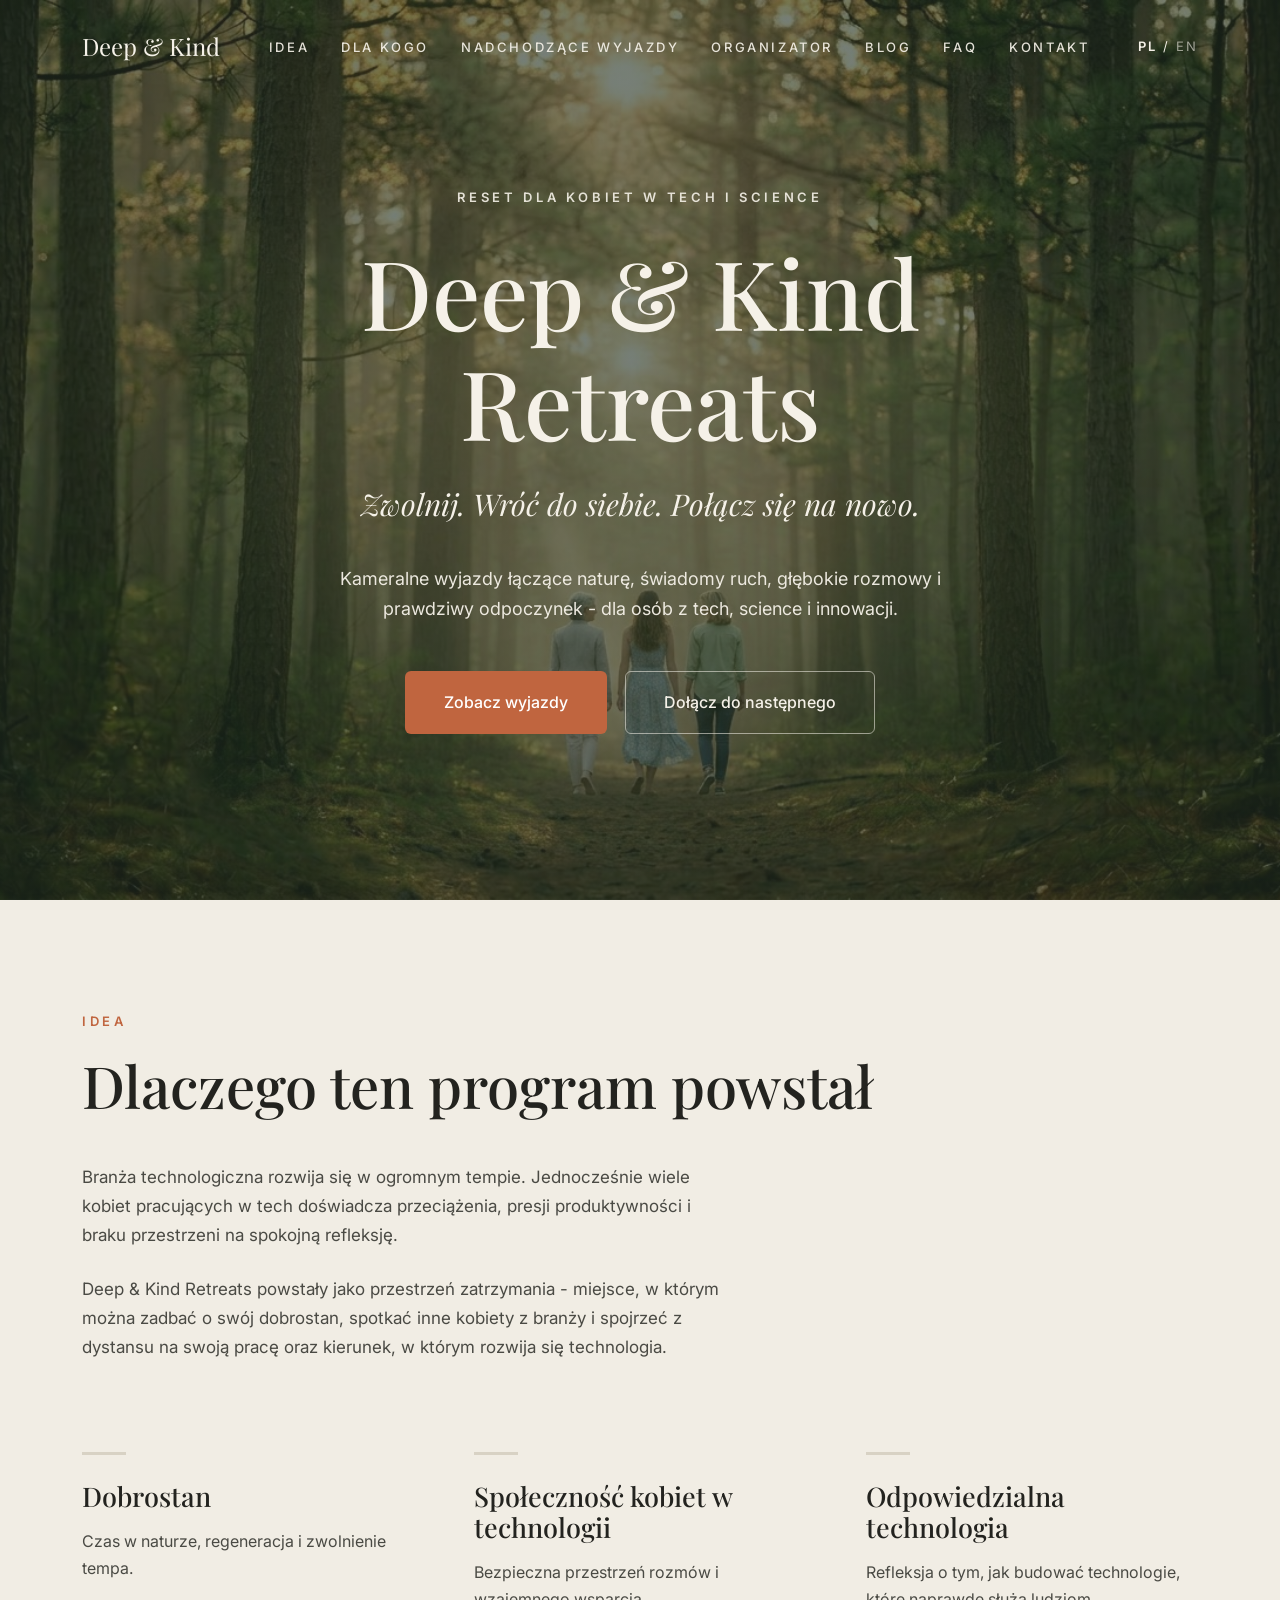
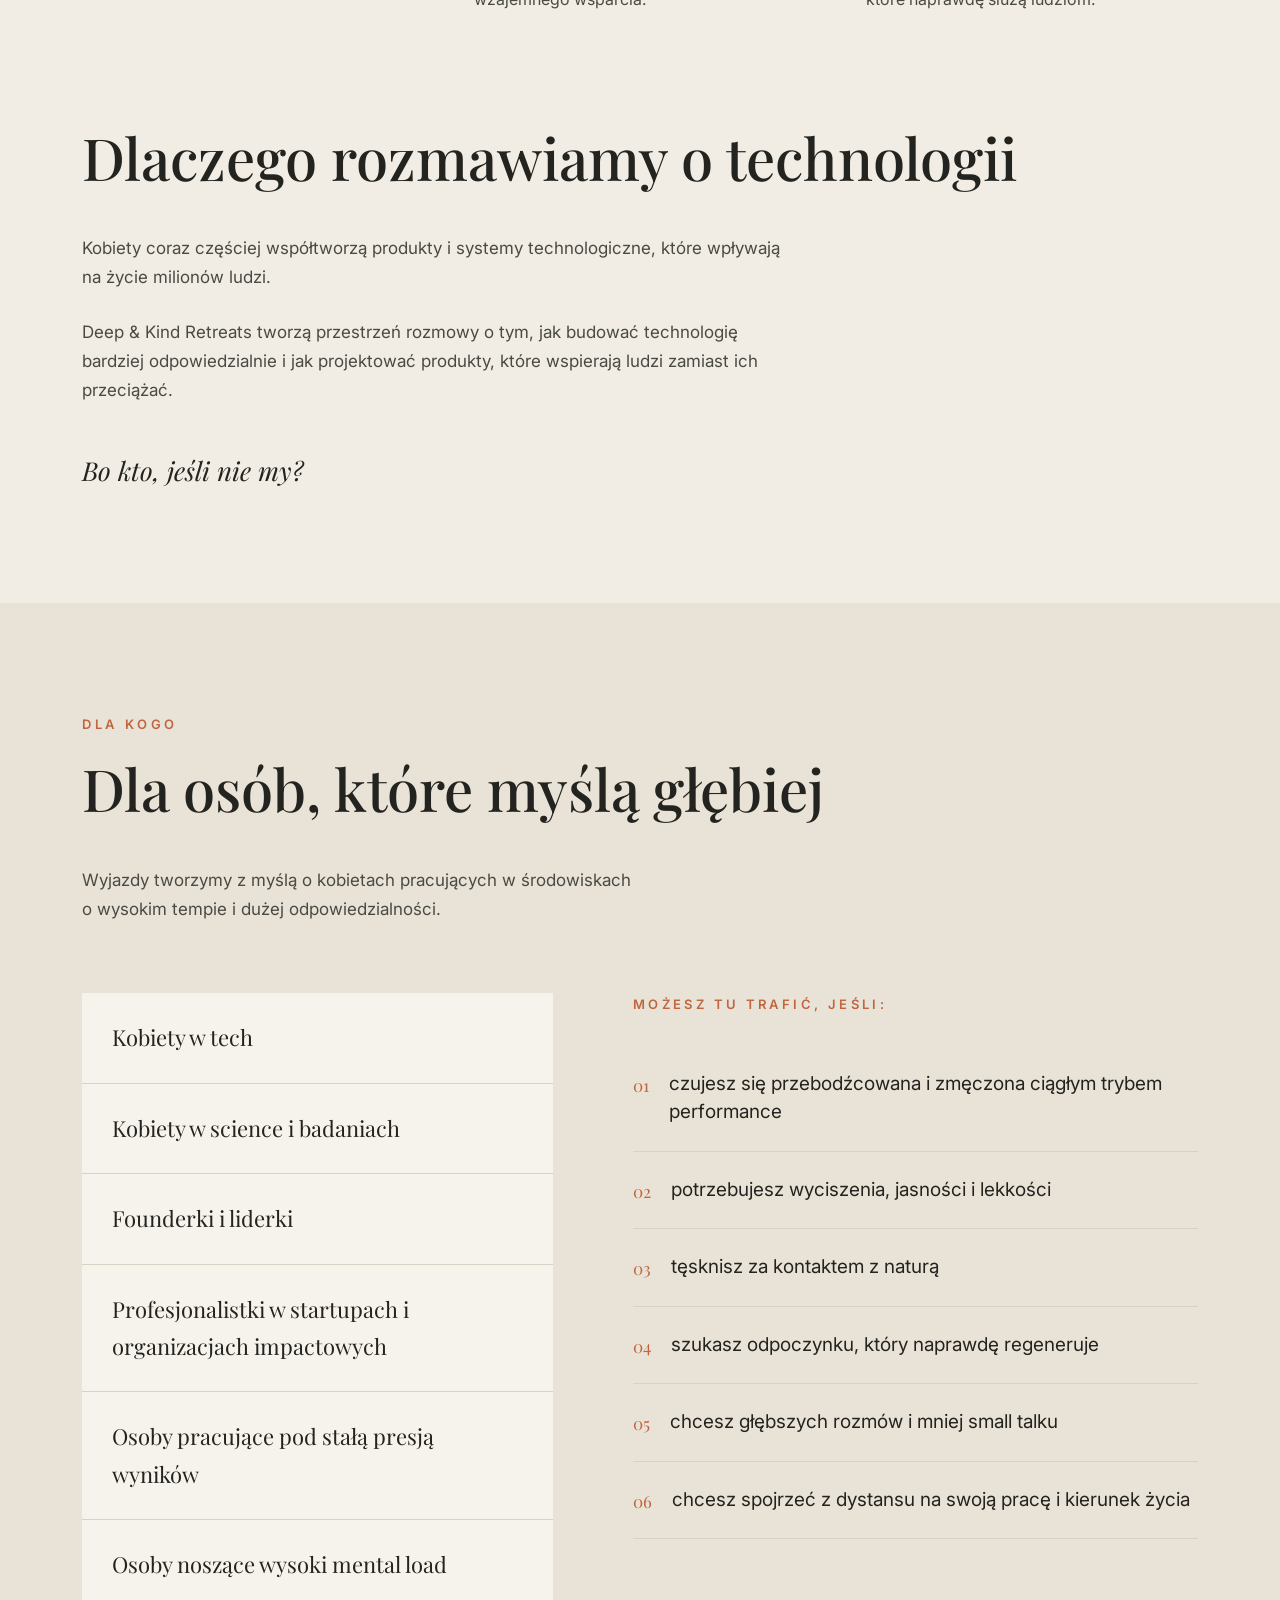
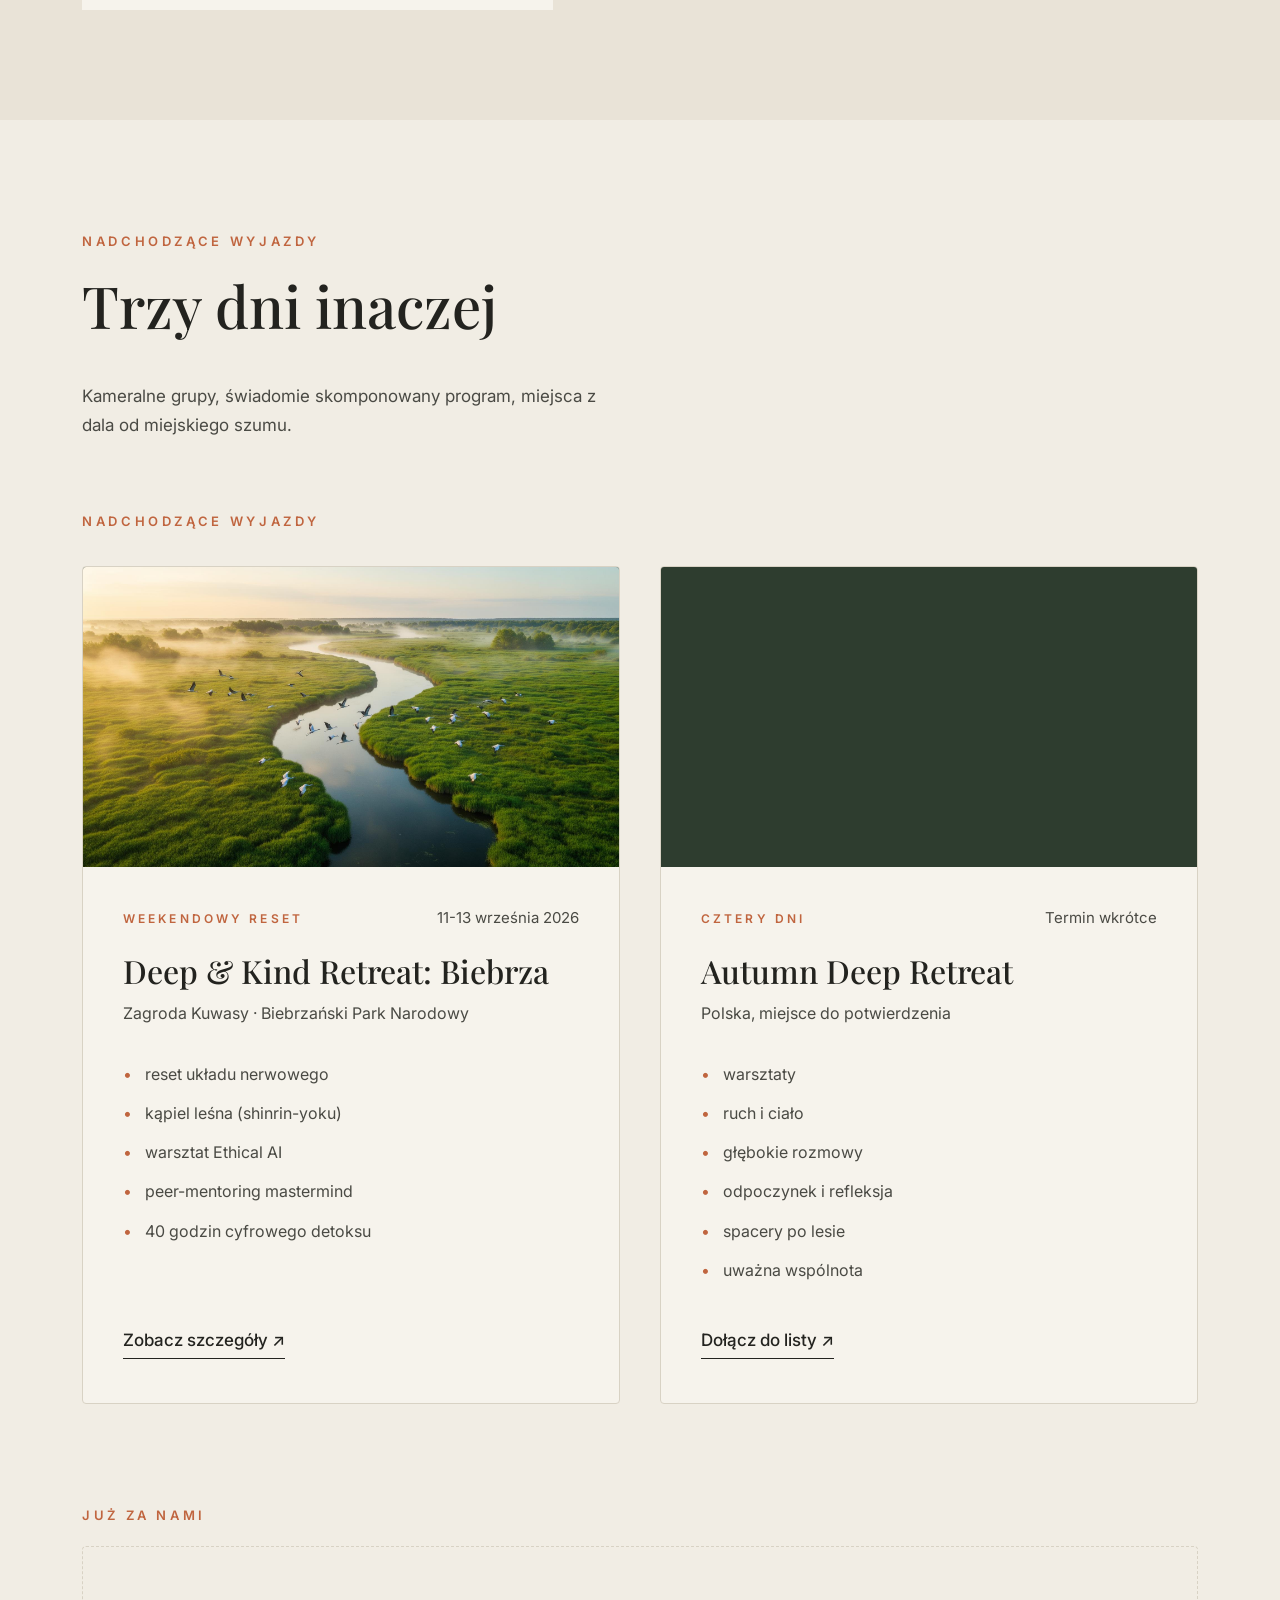
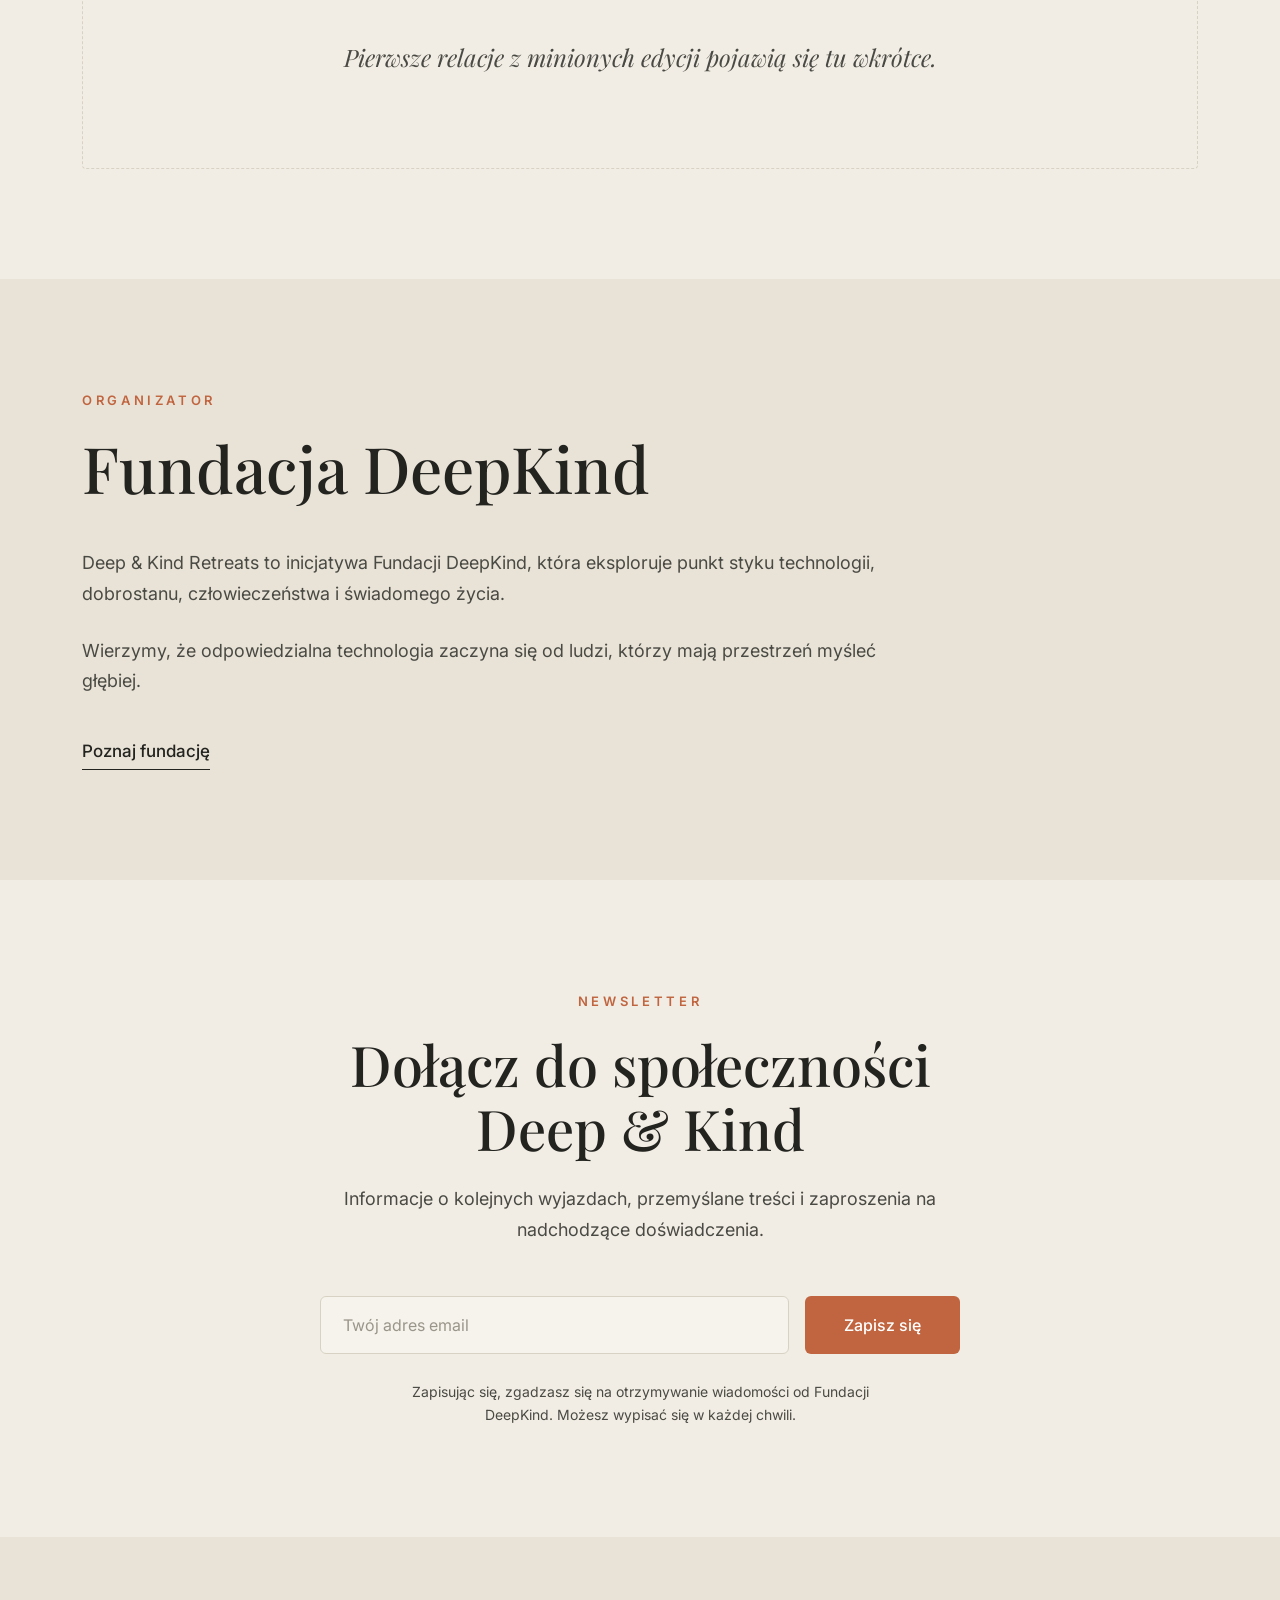
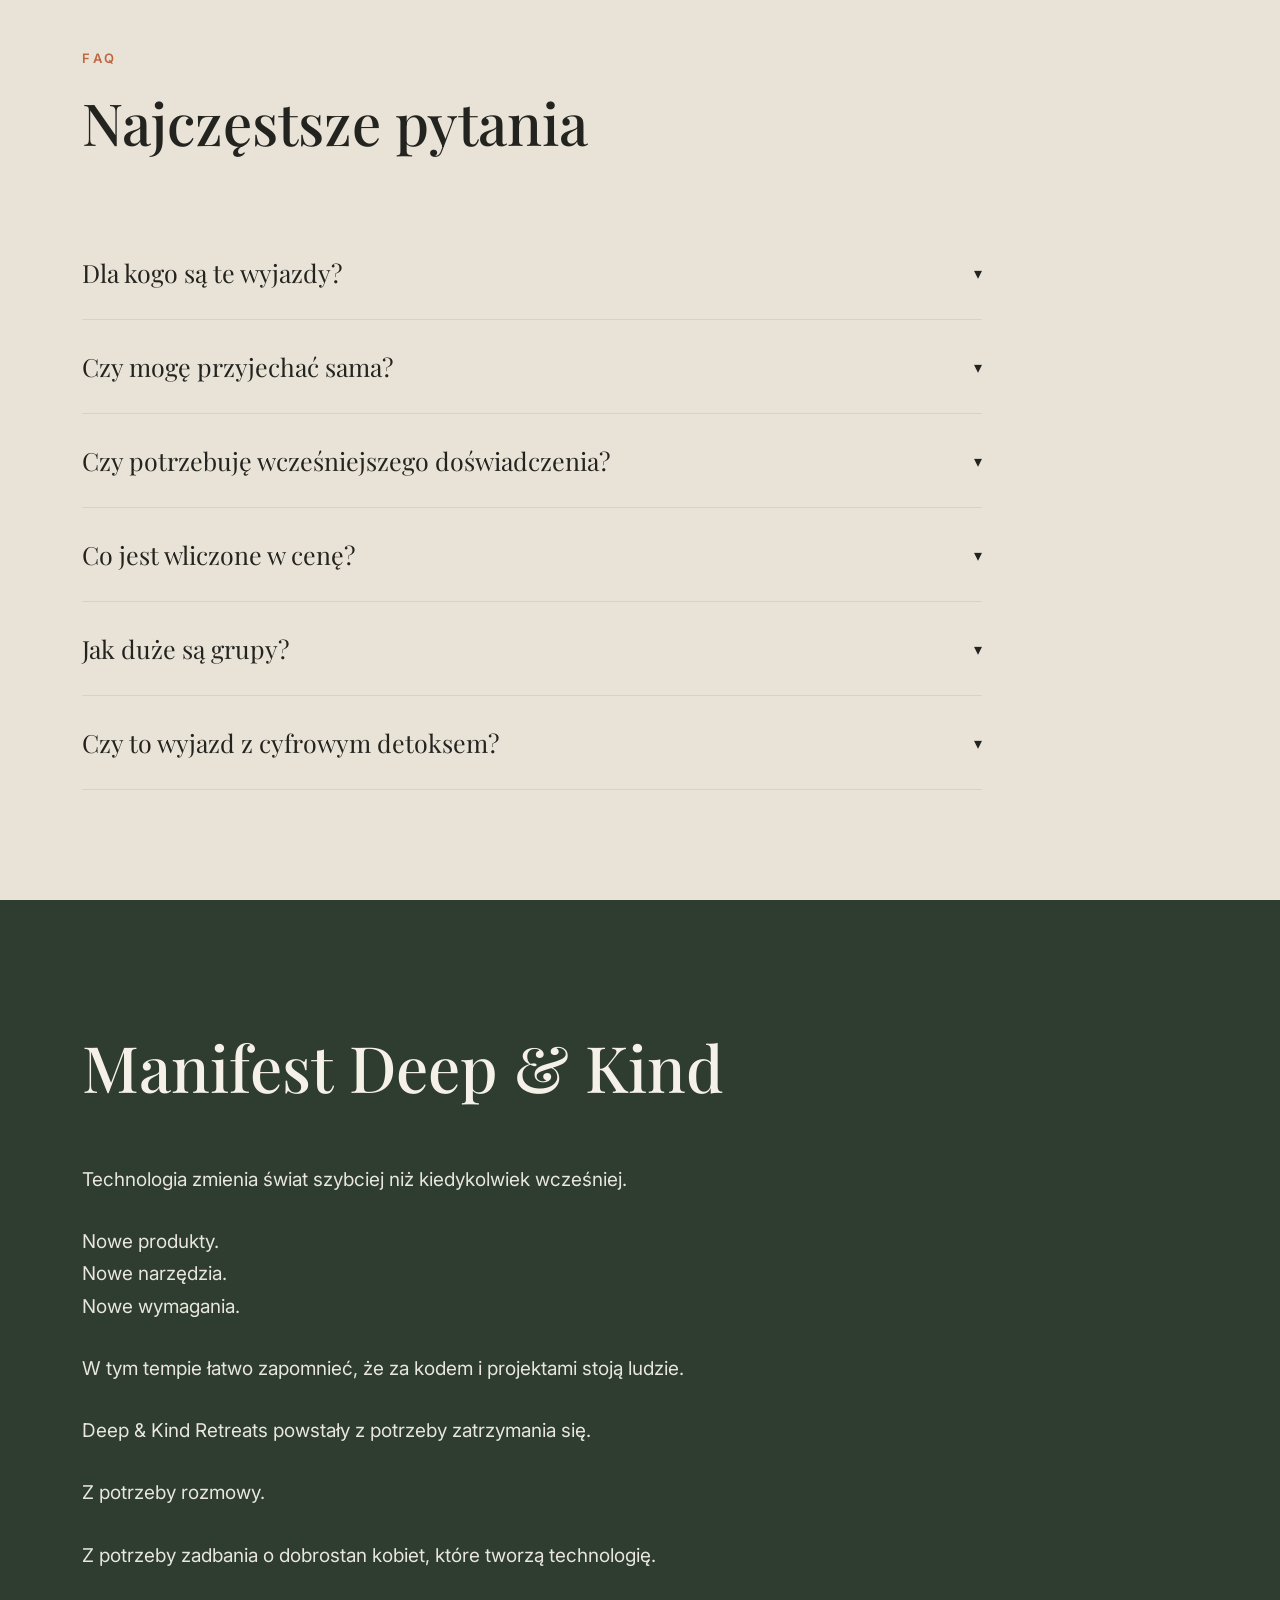
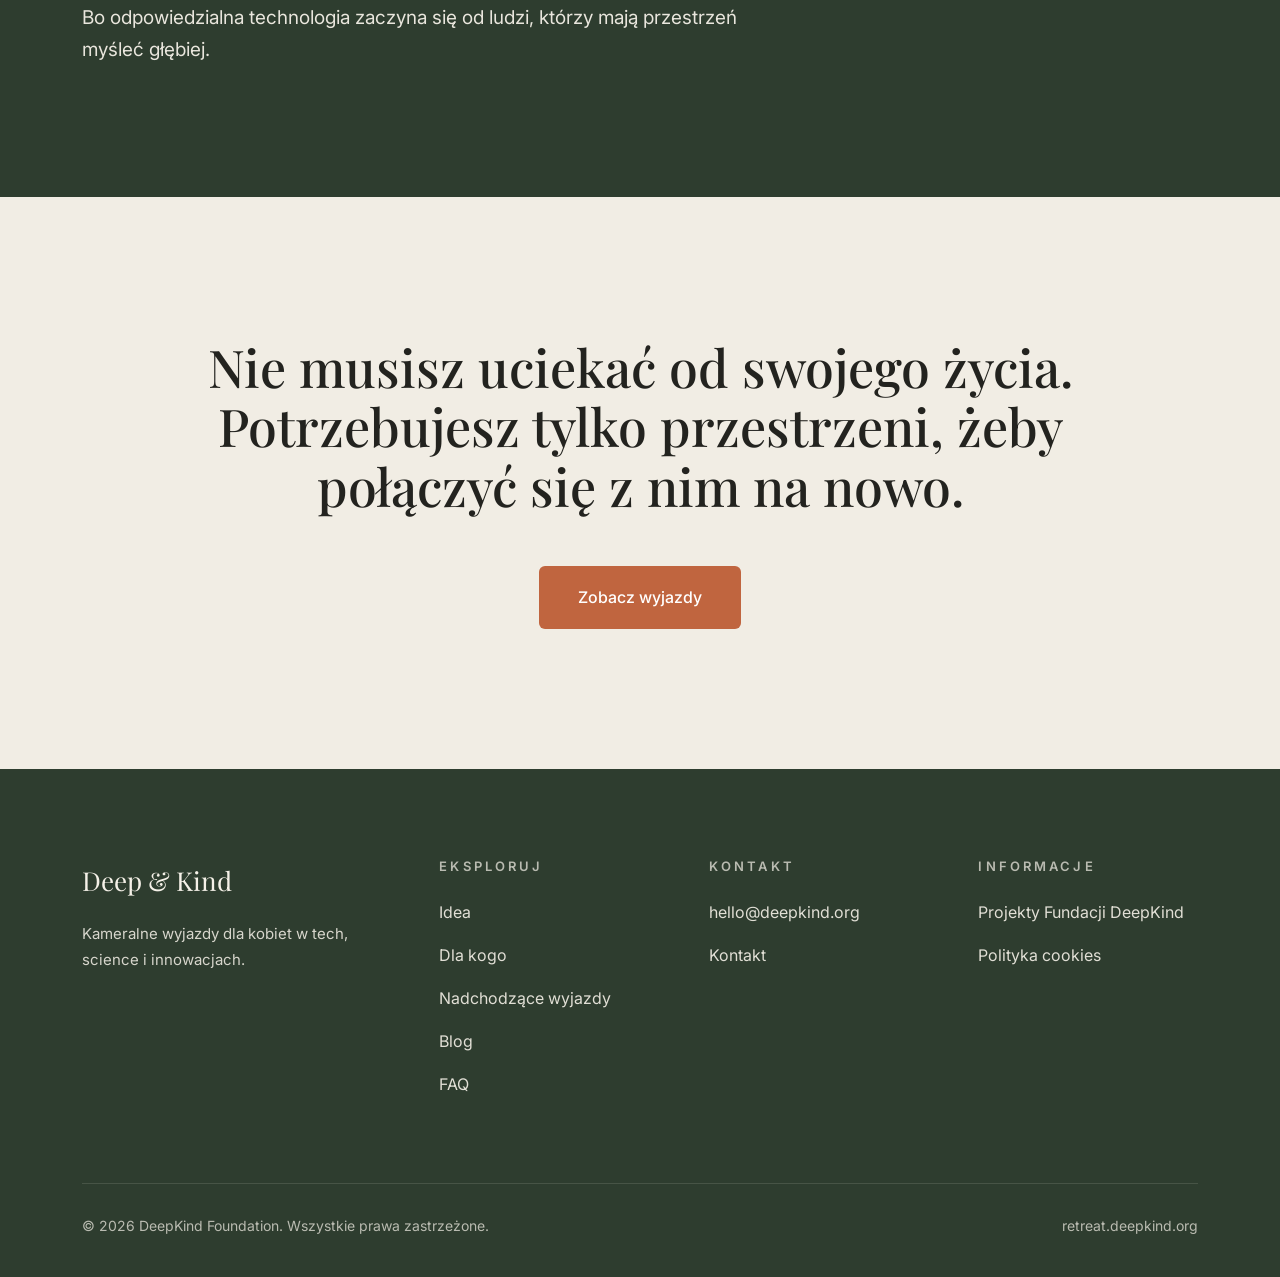
==== commit 2506461f: "turnstile placemnt" ====
--- a/pl/index.html
+++ b/pl/index.html
@@ -282,10 +282,12 @@
       <h2>Dołącz do społeczności Deep &amp; Kind</h2>
       <p class="wstep">Informacje o kolejnych wyjazdach, przemyślane treści i zaproszenia na nadchodzące doświadczenia.</p>
       <form class="formularz-newsletter" onsubmit="return wyslijFormularz(event, '/newsletter')">
-        <input type="email" name="email" placeholder="Twój adres email" required aria-label="Twój adres email">
-        <input type="text" name="strona_www" class="pole-pulapka" tabindex="-1" autocomplete="off" aria-hidden="true">
         <div class="cf-turnstile" data-sitekey="0x4AAAAAAD1RbaE4vh7McAfJ" data-action="turnstile-spin-v1" data-theme="light" data-execution="execute" data-appearance="execute"></div>
-        <button type="submit" class="przycisk przycisk-pelny">Zapisz się</button>
+        <div class="formularz-newsletter-pola">
+          <input type="email" name="email" placeholder="Twój adres email" required aria-label="Twój adres email">
+          <input type="text" name="strona_www" class="pole-pulapka" tabindex="-1" autocomplete="off" aria-hidden="true">
+          <button type="submit" class="przycisk przycisk-pelny">Zapisz się</button>
+        </div>
       </form>
       <p class="formularz-info" id="formularz-info"></p>
       <p class="zgoda">Zapisując się, zgadzasz się na otrzymywanie wiadomości od Fundacji DeepKind. Możesz wypisać się w każdej chwili.</p>
--- a/assets/style.css
+++ b/assets/style.css
@@ -164,7 +164,8 @@
 .newsletter { text-align: center; }
 .newsletter h2 { font-size: clamp(38px, 5vw, 56px); margin-bottom: 24px; max-width: 700px; margin-left: auto; margin-right: auto; }
 .newsletter .wstep { max-width: 620px; margin: 0 auto 50px; font-size: 18px; }
-.formularz-newsletter { display: flex; gap: 16px; max-width: 640px; margin: 0 auto 26px; }
+.formularz-newsletter { max-width: 640px; margin: 0 auto 26px; }
+.formularz-newsletter-pola { display: flex; gap: 16px; }
 .formularz-newsletter input[type="email"] {
   flex: 1; padding: 18px 22px; font-family: var(--font-tekst); font-size: 16px; color: var(--grafit);
   background: var(--kremowa-karta); border: 1px solid var(--linia); border-radius: 6px;
@@ -174,7 +175,7 @@
 .formularz-info { margin-top: 18px; font-size: 15px; color: var(--terakota); display: none; }
 .formularz-info.formularz-sukces { color: var(--zielen-ciemna); }
 .pole-pulapka { position: absolute; left: -9999px; width: 1px; height: 1px; overflow: hidden; }
-.cf-turnstile { margin: 20px 0; }
+.cf-turnstile { margin: 0 auto 20px; }
 
 /* ---------- FAQ ---------- */
 .faq-lista { max-width: 900px; }
@@ -309,7 +310,7 @@
   .filary, .trzy-cechy { grid-template-columns: 1fr; gap: 44px; }
   .dla-kogo-siatka, .overview-siatka, .dwie-kolumny, .cennik, .kontakt-siatka { grid-template-columns: 1fr; gap: 50px; }
   .karty { grid-template-columns: 1fr; }
-  .formularz-newsletter { flex-direction: column; }
+  .formularz-newsletter-pola { flex-direction: column; }
   .stopka-siatka { grid-template-columns: 1fr; gap: 40px; }
   .karta-tresc { padding: 30px 26px 36px; }
   .faq-pytanie { font-size: 21px; }
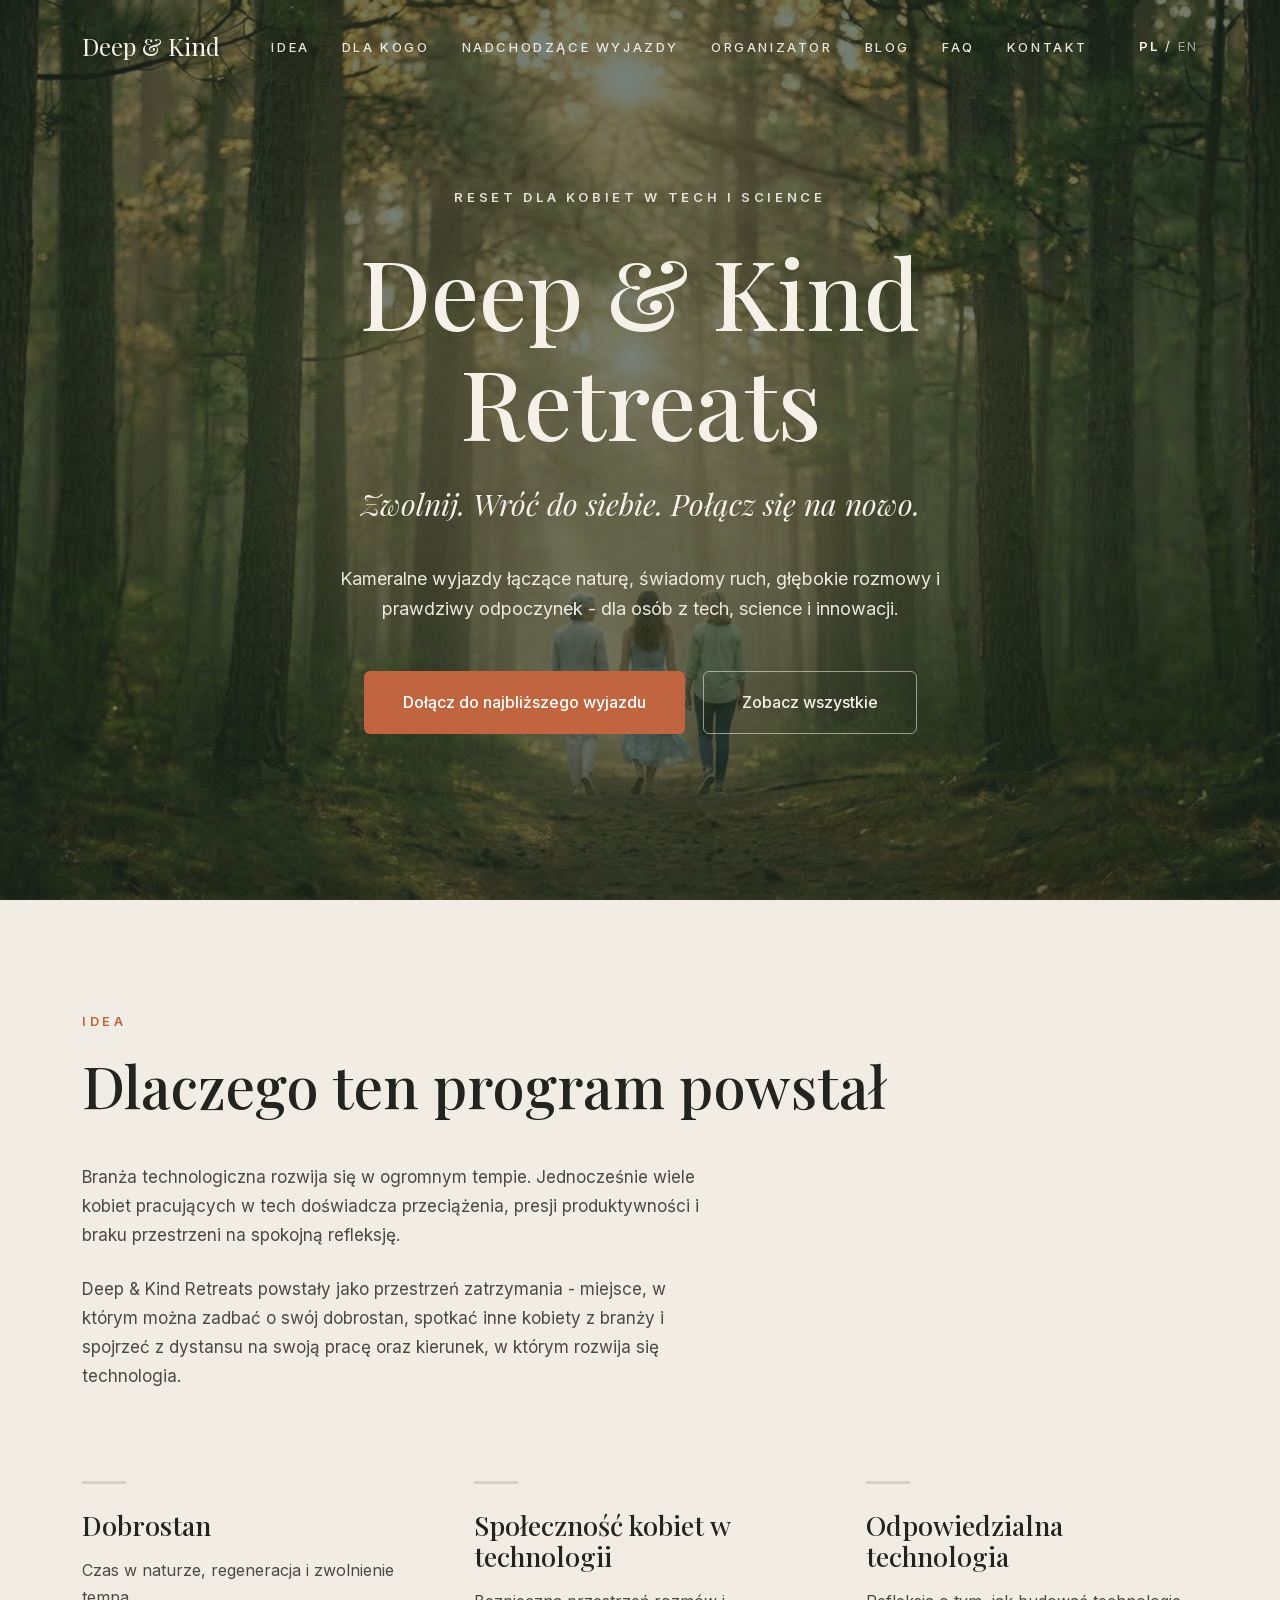
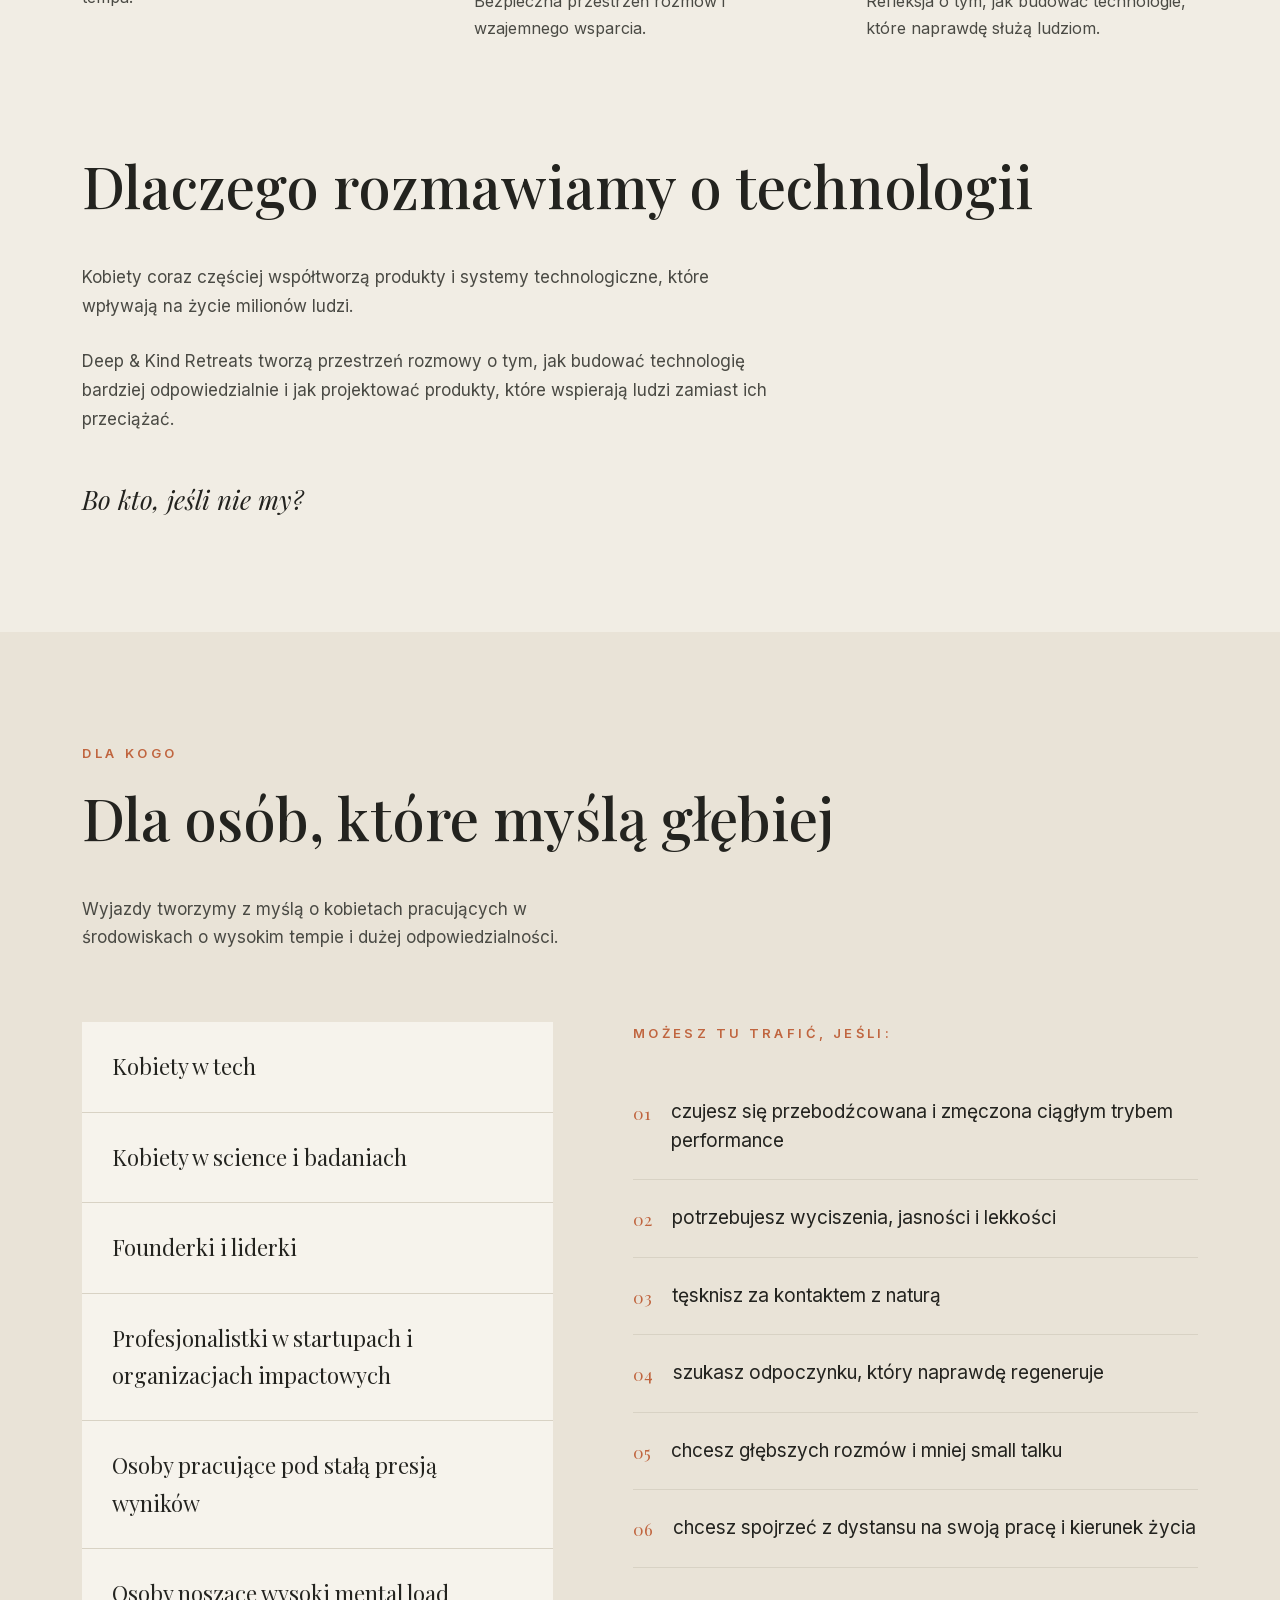
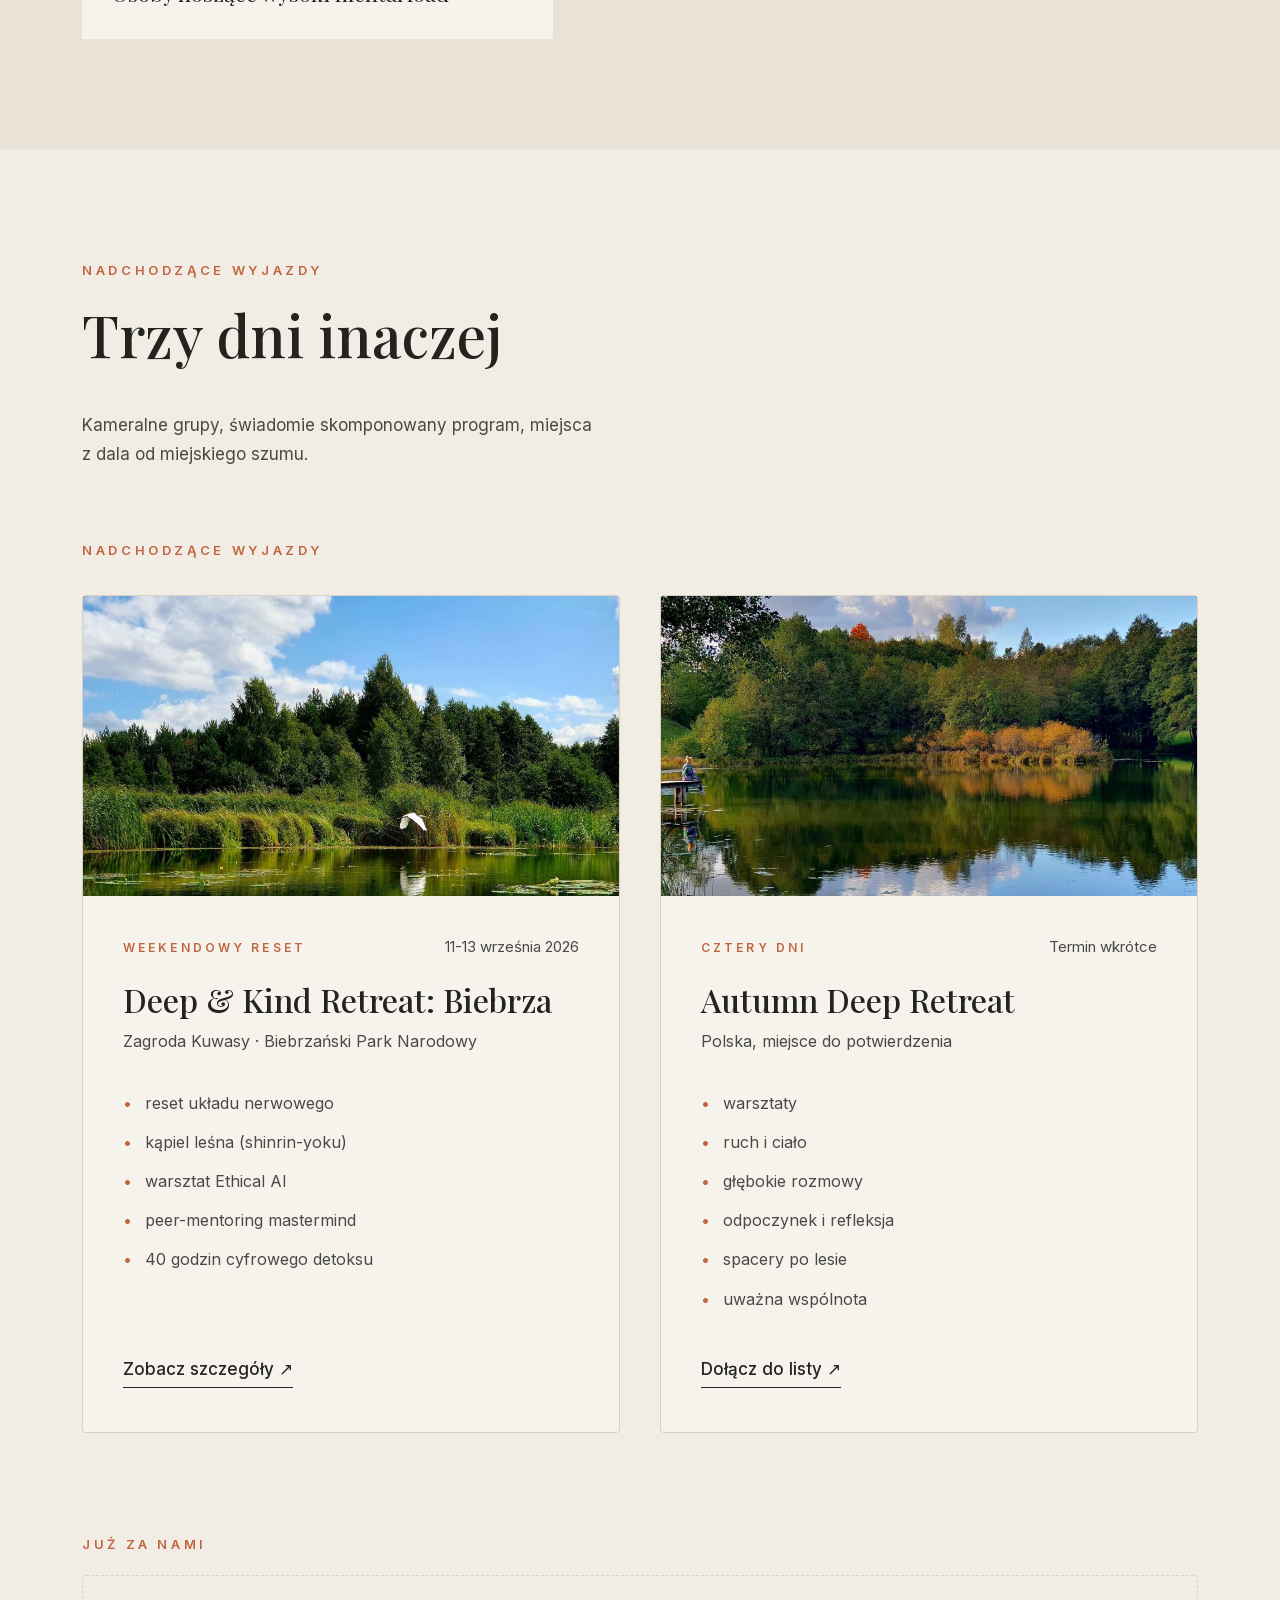
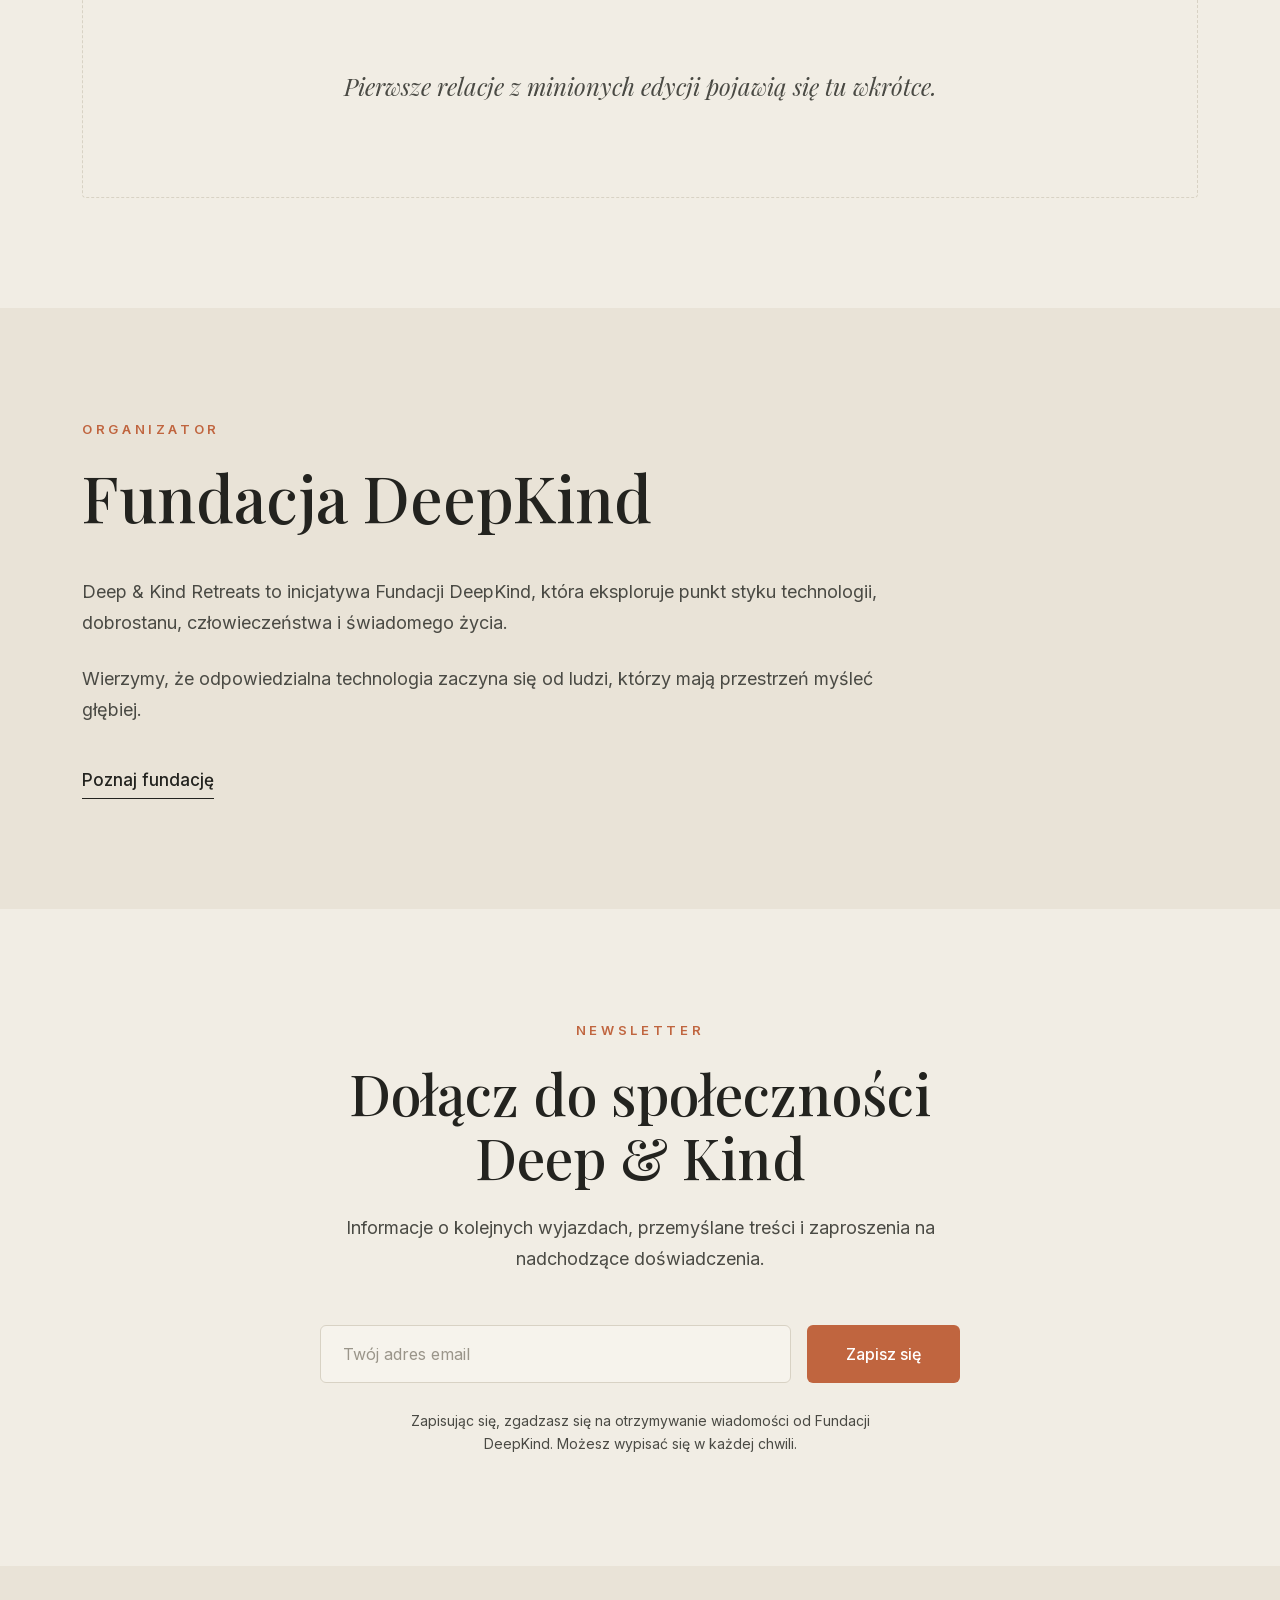
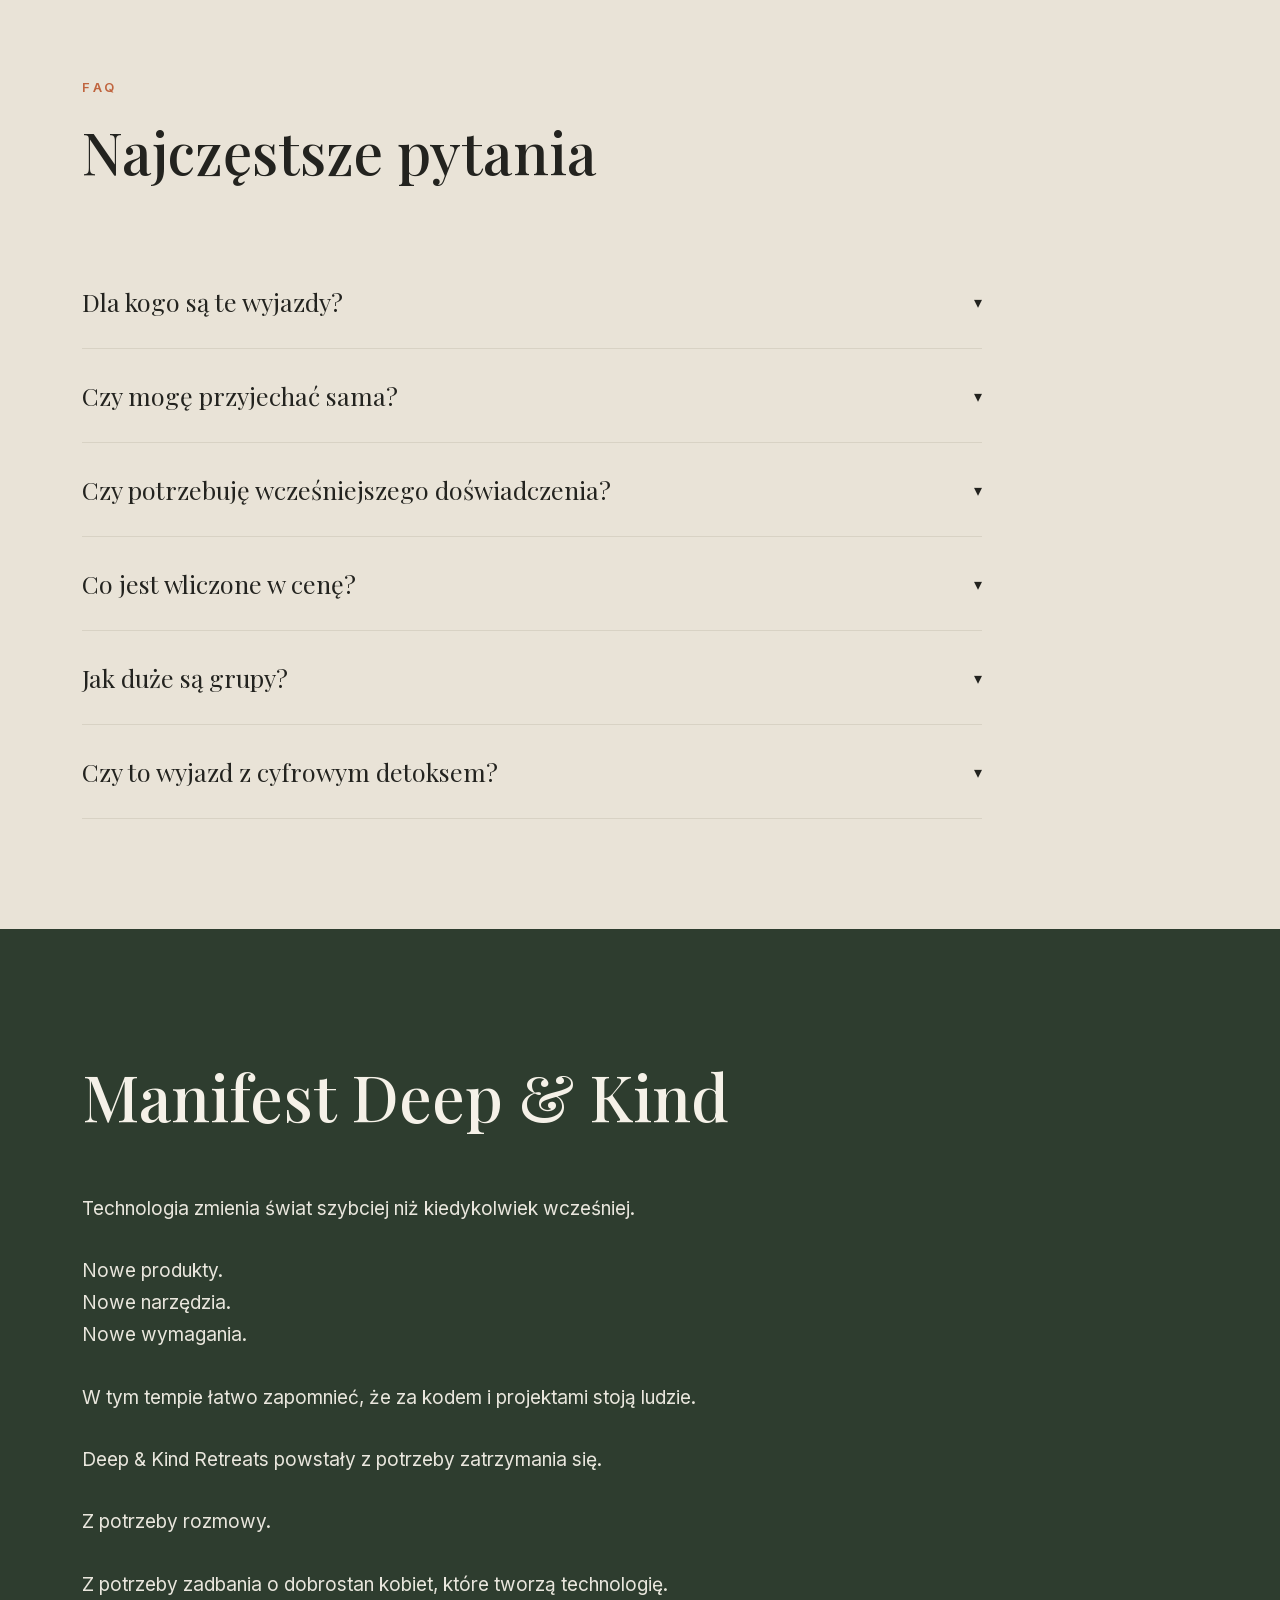
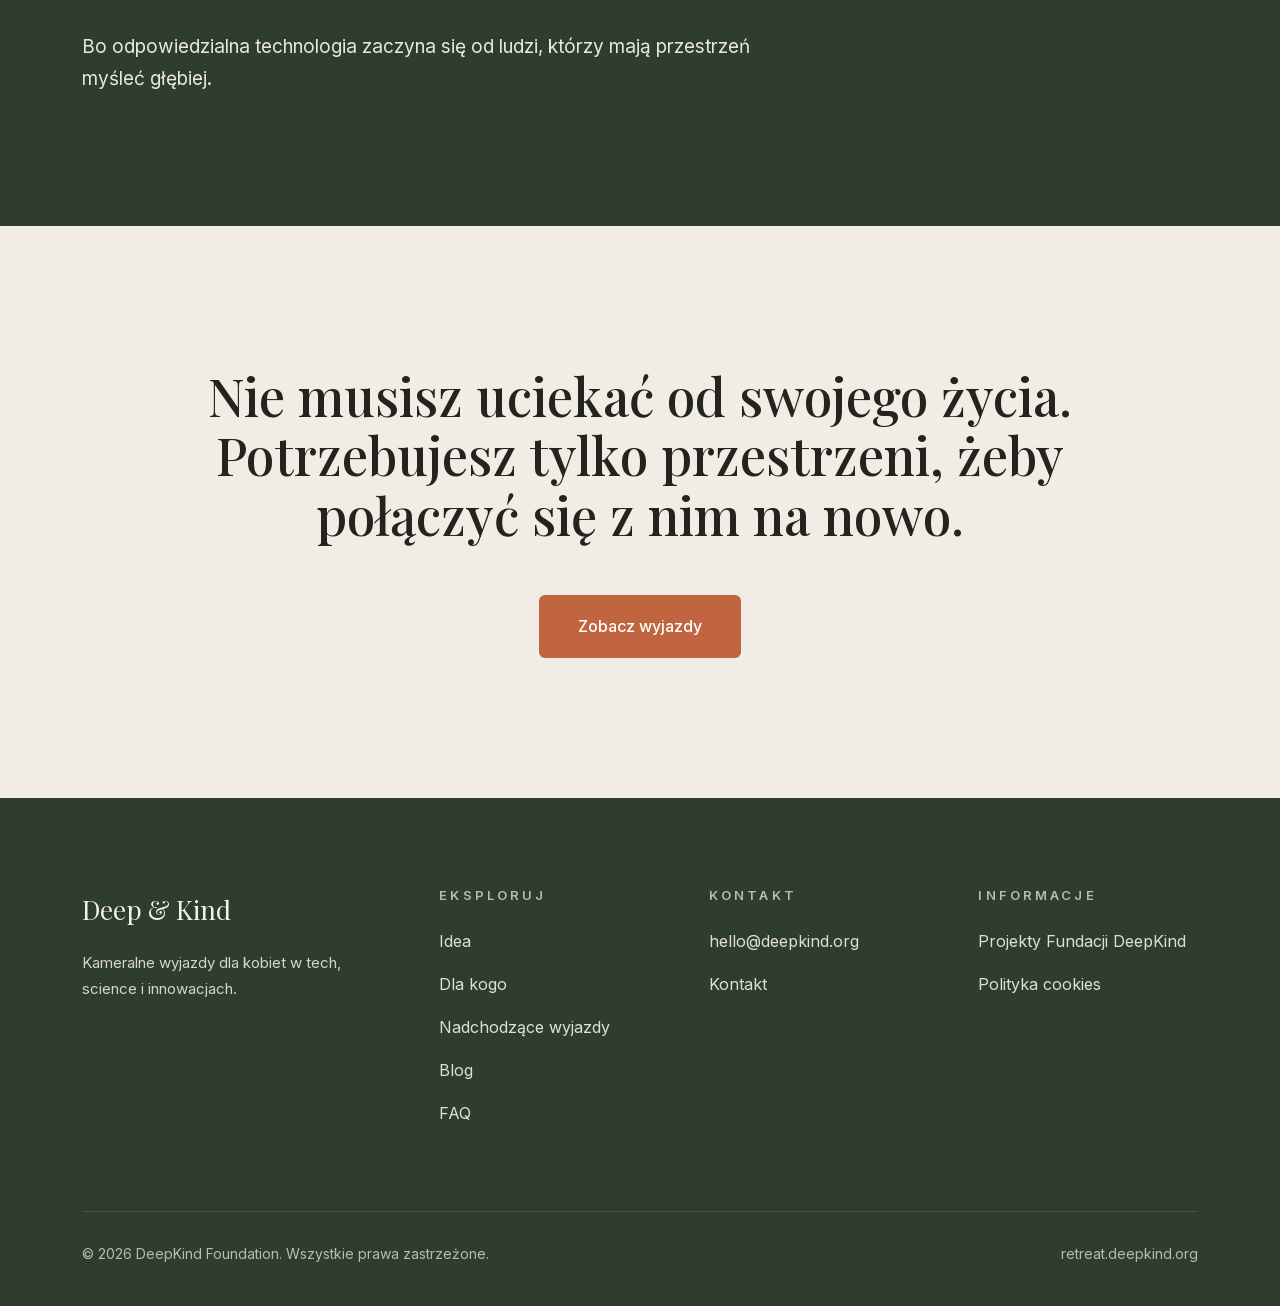
==== commit c336a4f1: "change header buttons, self-host fonts, swap retreat photos - Rename hero buttons; orange CTA now li" ====
--- a/pl/index.html
+++ b/pl/index.html
@@ -29,9 +29,8 @@
   <meta name="theme-color" content="#2E3D2F">
   <link rel="icon" href="/images/favicon.png" type="image/png">
 
-  <link rel="preconnect" href="https://fonts.googleapis.com">
-  <link rel="preconnect" href="https://fonts.gstatic.com" crossorigin>
-  <link href="https://fonts.googleapis.com/css2?family=Playfair+Display:ital,wght@0,400;0,500;0,600;1,400;1,500&family=Inter:wght@400;500;600&display=swap" rel="stylesheet">
+  <link rel="preload" href="/assets/fonts/playfair-display-latin-500.woff2" as="font" type="font/woff2" crossorigin>
+  <link rel="preload" href="/assets/fonts/inter-latin-400.woff2" as="font" type="font/woff2" crossorigin>
   <link rel="stylesheet" href="/assets/style.css">
   <script src="https://challenges.cloudflare.com/turnstile/v0/api.js" async defer></script>
 
@@ -129,8 +128,8 @@
       <p class="motto">Zwolnij. Wróć do siebie. Połącz się na nowo.</p>
       <p class="opis">Kameralne wyjazdy łączące naturę, świadomy ruch, głębokie rozmowy i prawdziwy odpoczynek - dla osób z tech, science i innowacji.</p>
       <div class="hero-przyciski">
-        <a href="/pl/retreats" class="przycisk przycisk-pelny">Zobacz wyjazdy</a>
-        <a href="#newsletter" class="przycisk przycisk-obrys">Dołącz do następnego</a>
+        <a href="/pl/retreats" class="przycisk przycisk-pelny" data-najblizszy-wyjazd>Dołącz do najbliższego wyjazdu</a>
+        <a href="/pl/retreats" class="przycisk przycisk-obrys">Zobacz wszystkie</a>
       </div>
     </div>
   </section>
@@ -212,7 +211,7 @@
       <span class="etykieta" style="margin-bottom: 34px;">Nadchodzące wyjazdy</span>
       <div class="karty">
         <article class="karta">
-          <div class="karta-foto biebrza" role="img" aria-label="Rzeka Biebrza wijąca się przez zielone rozlewiska o poranku, klucz żurawi w locie"></div>
+          <div class="karta-foto biebrza" role="img" aria-label="Biała czapla w locie nad trzcinami i taflą wody biebrzańskiego rozlewiska, w tle las i błękitne niebo"></div>
           <div class="karta-tresc">
             <div class="karta-naglowek">
               <span class="karta-typ">Weekendowy reset</span>
--- a/assets/style.css
+++ b/assets/style.css
@@ -1,3 +1,133 @@
+/* Fonty self-hosted (Playfair Display + Inter, subset latin + latin-ext).
+   Pobrane z Google Fonts v20/woff2. Zamiast zewnetrznego CDN - prywatnosc, LCP, SRI. */
+@font-face {
+  font-family: 'Inter';
+  font-style: normal;
+  font-weight: 400;
+  font-display: swap;
+  src: url('/assets/fonts/inter-latin-ext-400.woff2') format('woff2');
+  unicode-range: U+0100-02BA, U+02BD-02C5, U+02C7-02CC, U+02CE-02D7, U+02DD-02FF, U+0304, U+0308, U+0329, U+1D00-1DBF, U+1E00-1E9F, U+1EF2-1EFF, U+2020, U+20A0-20AB, U+20AD-20C0, U+2113, U+2C60-2C7F, U+A720-A7FF;
+}
+@font-face {
+  font-family: 'Inter';
+  font-style: normal;
+  font-weight: 400;
+  font-display: swap;
+  src: url('/assets/fonts/inter-latin-400.woff2') format('woff2');
+  unicode-range: U+0000-00FF, U+0131, U+0152-0153, U+02BB-02BC, U+02C6, U+02DA, U+02DC, U+0304, U+0308, U+0329, U+2000-206F, U+20AC, U+2122, U+2191, U+2193, U+2212, U+2215, U+FEFF, U+FFFD;
+}
+@font-face {
+  font-family: 'Inter';
+  font-style: normal;
+  font-weight: 500;
+  font-display: swap;
+  src: url('/assets/fonts/inter-latin-ext-500.woff2') format('woff2');
+  unicode-range: U+0100-02BA, U+02BD-02C5, U+02C7-02CC, U+02CE-02D7, U+02DD-02FF, U+0304, U+0308, U+0329, U+1D00-1DBF, U+1E00-1E9F, U+1EF2-1EFF, U+2020, U+20A0-20AB, U+20AD-20C0, U+2113, U+2C60-2C7F, U+A720-A7FF;
+}
+@font-face {
+  font-family: 'Inter';
+  font-style: normal;
+  font-weight: 500;
+  font-display: swap;
+  src: url('/assets/fonts/inter-latin-500.woff2') format('woff2');
+  unicode-range: U+0000-00FF, U+0131, U+0152-0153, U+02BB-02BC, U+02C6, U+02DA, U+02DC, U+0304, U+0308, U+0329, U+2000-206F, U+20AC, U+2122, U+2191, U+2193, U+2212, U+2215, U+FEFF, U+FFFD;
+}
+@font-face {
+  font-family: 'Inter';
+  font-style: normal;
+  font-weight: 600;
+  font-display: swap;
+  src: url('/assets/fonts/inter-latin-ext-600.woff2') format('woff2');
+  unicode-range: U+0100-02BA, U+02BD-02C5, U+02C7-02CC, U+02CE-02D7, U+02DD-02FF, U+0304, U+0308, U+0329, U+1D00-1DBF, U+1E00-1E9F, U+1EF2-1EFF, U+2020, U+20A0-20AB, U+20AD-20C0, U+2113, U+2C60-2C7F, U+A720-A7FF;
+}
+@font-face {
+  font-family: 'Inter';
+  font-style: normal;
+  font-weight: 600;
+  font-display: swap;
+  src: url('/assets/fonts/inter-latin-600.woff2') format('woff2');
+  unicode-range: U+0000-00FF, U+0131, U+0152-0153, U+02BB-02BC, U+02C6, U+02DA, U+02DC, U+0304, U+0308, U+0329, U+2000-206F, U+20AC, U+2122, U+2191, U+2193, U+2212, U+2215, U+FEFF, U+FFFD;
+}
+@font-face {
+  font-family: 'Playfair Display';
+  font-style: italic;
+  font-weight: 400;
+  font-display: swap;
+  src: url('/assets/fonts/playfair-display-latin-ext-400-italic.woff2') format('woff2');
+  unicode-range: U+0100-02BA, U+02BD-02C5, U+02C7-02CC, U+02CE-02D7, U+02DD-02FF, U+0304, U+0308, U+0329, U+1D00-1DBF, U+1E00-1E9F, U+1EF2-1EFF, U+2020, U+20A0-20AB, U+20AD-20C0, U+2113, U+2C60-2C7F, U+A720-A7FF;
+}
+@font-face {
+  font-family: 'Playfair Display';
+  font-style: italic;
+  font-weight: 400;
+  font-display: swap;
+  src: url('/assets/fonts/playfair-display-latin-400-italic.woff2') format('woff2');
+  unicode-range: U+0000-00FF, U+0131, U+0152-0153, U+02BB-02BC, U+02C6, U+02DA, U+02DC, U+0304, U+0308, U+0329, U+2000-206F, U+20AC, U+2122, U+2191, U+2193, U+2212, U+2215, U+FEFF, U+FFFD;
+}
+@font-face {
+  font-family: 'Playfair Display';
+  font-style: italic;
+  font-weight: 500;
+  font-display: swap;
+  src: url('/assets/fonts/playfair-display-latin-ext-500-italic.woff2') format('woff2');
+  unicode-range: U+0100-02BA, U+02BD-02C5, U+02C7-02CC, U+02CE-02D7, U+02DD-02FF, U+0304, U+0308, U+0329, U+1D00-1DBF, U+1E00-1E9F, U+1EF2-1EFF, U+2020, U+20A0-20AB, U+20AD-20C0, U+2113, U+2C60-2C7F, U+A720-A7FF;
+}
+@font-face {
+  font-family: 'Playfair Display';
+  font-style: italic;
+  font-weight: 500;
+  font-display: swap;
+  src: url('/assets/fonts/playfair-display-latin-500-italic.woff2') format('woff2');
+  unicode-range: U+0000-00FF, U+0131, U+0152-0153, U+02BB-02BC, U+02C6, U+02DA, U+02DC, U+0304, U+0308, U+0329, U+2000-206F, U+20AC, U+2122, U+2191, U+2193, U+2212, U+2215, U+FEFF, U+FFFD;
+}
+@font-face {
+  font-family: 'Playfair Display';
+  font-style: normal;
+  font-weight: 400;
+  font-display: swap;
+  src: url('/assets/fonts/playfair-display-latin-ext-400.woff2') format('woff2');
+  unicode-range: U+0100-02BA, U+02BD-02C5, U+02C7-02CC, U+02CE-02D7, U+02DD-02FF, U+0304, U+0308, U+0329, U+1D00-1DBF, U+1E00-1E9F, U+1EF2-1EFF, U+2020, U+20A0-20AB, U+20AD-20C0, U+2113, U+2C60-2C7F, U+A720-A7FF;
+}
+@font-face {
+  font-family: 'Playfair Display';
+  font-style: normal;
+  font-weight: 400;
+  font-display: swap;
+  src: url('/assets/fonts/playfair-display-latin-400.woff2') format('woff2');
+  unicode-range: U+0000-00FF, U+0131, U+0152-0153, U+02BB-02BC, U+02C6, U+02DA, U+02DC, U+0304, U+0308, U+0329, U+2000-206F, U+20AC, U+2122, U+2191, U+2193, U+2212, U+2215, U+FEFF, U+FFFD;
+}
+@font-face {
+  font-family: 'Playfair Display';
+  font-style: normal;
+  font-weight: 500;
+  font-display: swap;
+  src: url('/assets/fonts/playfair-display-latin-ext-500.woff2') format('woff2');
+  unicode-range: U+0100-02BA, U+02BD-02C5, U+02C7-02CC, U+02CE-02D7, U+02DD-02FF, U+0304, U+0308, U+0329, U+1D00-1DBF, U+1E00-1E9F, U+1EF2-1EFF, U+2020, U+20A0-20AB, U+20AD-20C0, U+2113, U+2C60-2C7F, U+A720-A7FF;
+}
+@font-face {
+  font-family: 'Playfair Display';
+  font-style: normal;
+  font-weight: 500;
+  font-display: swap;
+  src: url('/assets/fonts/playfair-display-latin-500.woff2') format('woff2');
+  unicode-range: U+0000-00FF, U+0131, U+0152-0153, U+02BB-02BC, U+02C6, U+02DA, U+02DC, U+0304, U+0308, U+0329, U+2000-206F, U+20AC, U+2122, U+2191, U+2193, U+2212, U+2215, U+FEFF, U+FFFD;
+}
+@font-face {
+  font-family: 'Playfair Display';
+  font-style: normal;
+  font-weight: 600;
+  font-display: swap;
+  src: url('/assets/fonts/playfair-display-latin-ext-600.woff2') format('woff2');
+  unicode-range: U+0100-02BA, U+02BD-02C5, U+02C7-02CC, U+02CE-02D7, U+02DD-02FF, U+0304, U+0308, U+0329, U+1D00-1DBF, U+1E00-1E9F, U+1EF2-1EFF, U+2020, U+20A0-20AB, U+20AD-20C0, U+2113, U+2C60-2C7F, U+A720-A7FF;
+}
+@font-face {
+  font-family: 'Playfair Display';
+  font-style: normal;
+  font-weight: 600;
+  font-display: swap;
+  src: url('/assets/fonts/playfair-display-latin-600.woff2') format('woff2');
+  unicode-range: U+0000-00FF, U+0131, U+0152-0153, U+02BB-02BC, U+02C6, U+02DA, U+02DC, U+0304, U+0308, U+0329, U+2000-206F, U+20AC, U+2122, U+2191, U+2193, U+2212, U+2215, U+FEFF, U+FFFD;
+}
 /* ============================================================
    DEEP & KIND RETREATS — WSPÓLNY ARKUSZ STYLÓW
    Paleta i typografia w jednym miejscu: zmień tutaj, a zmieni
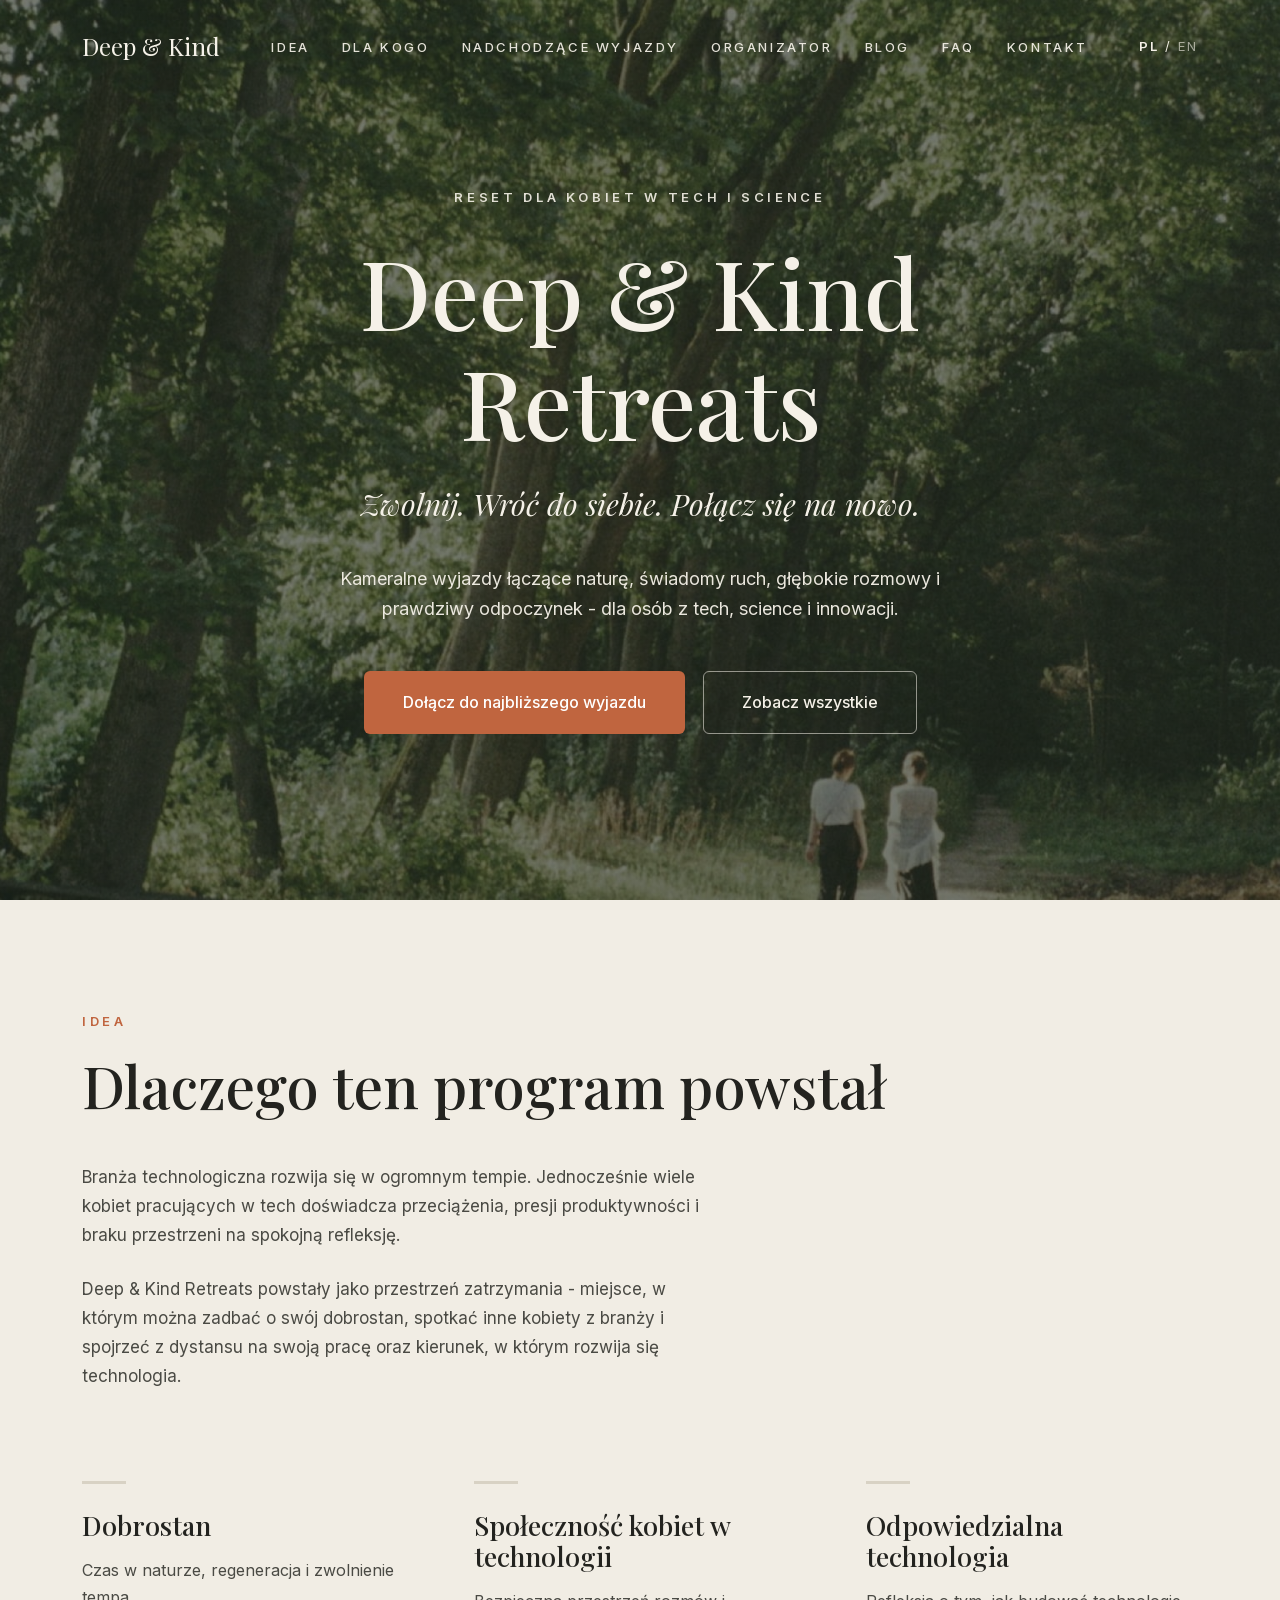
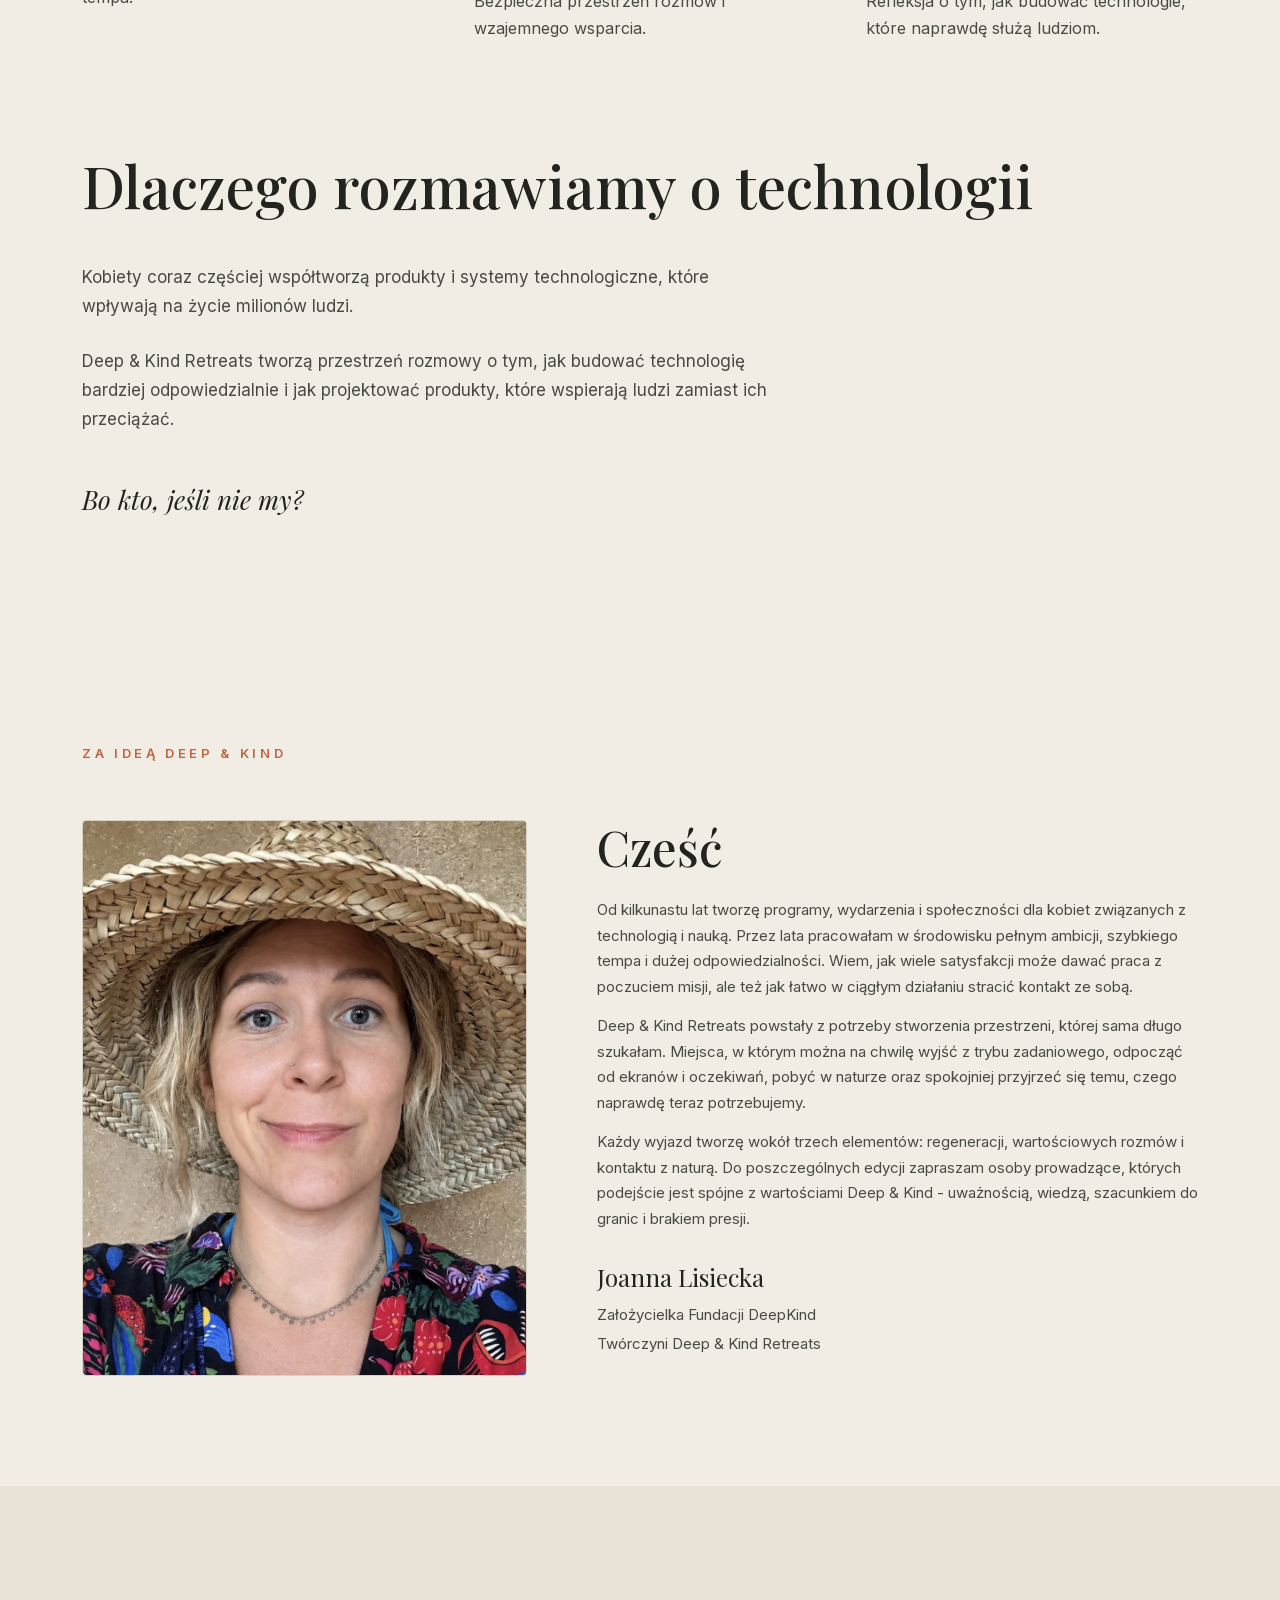
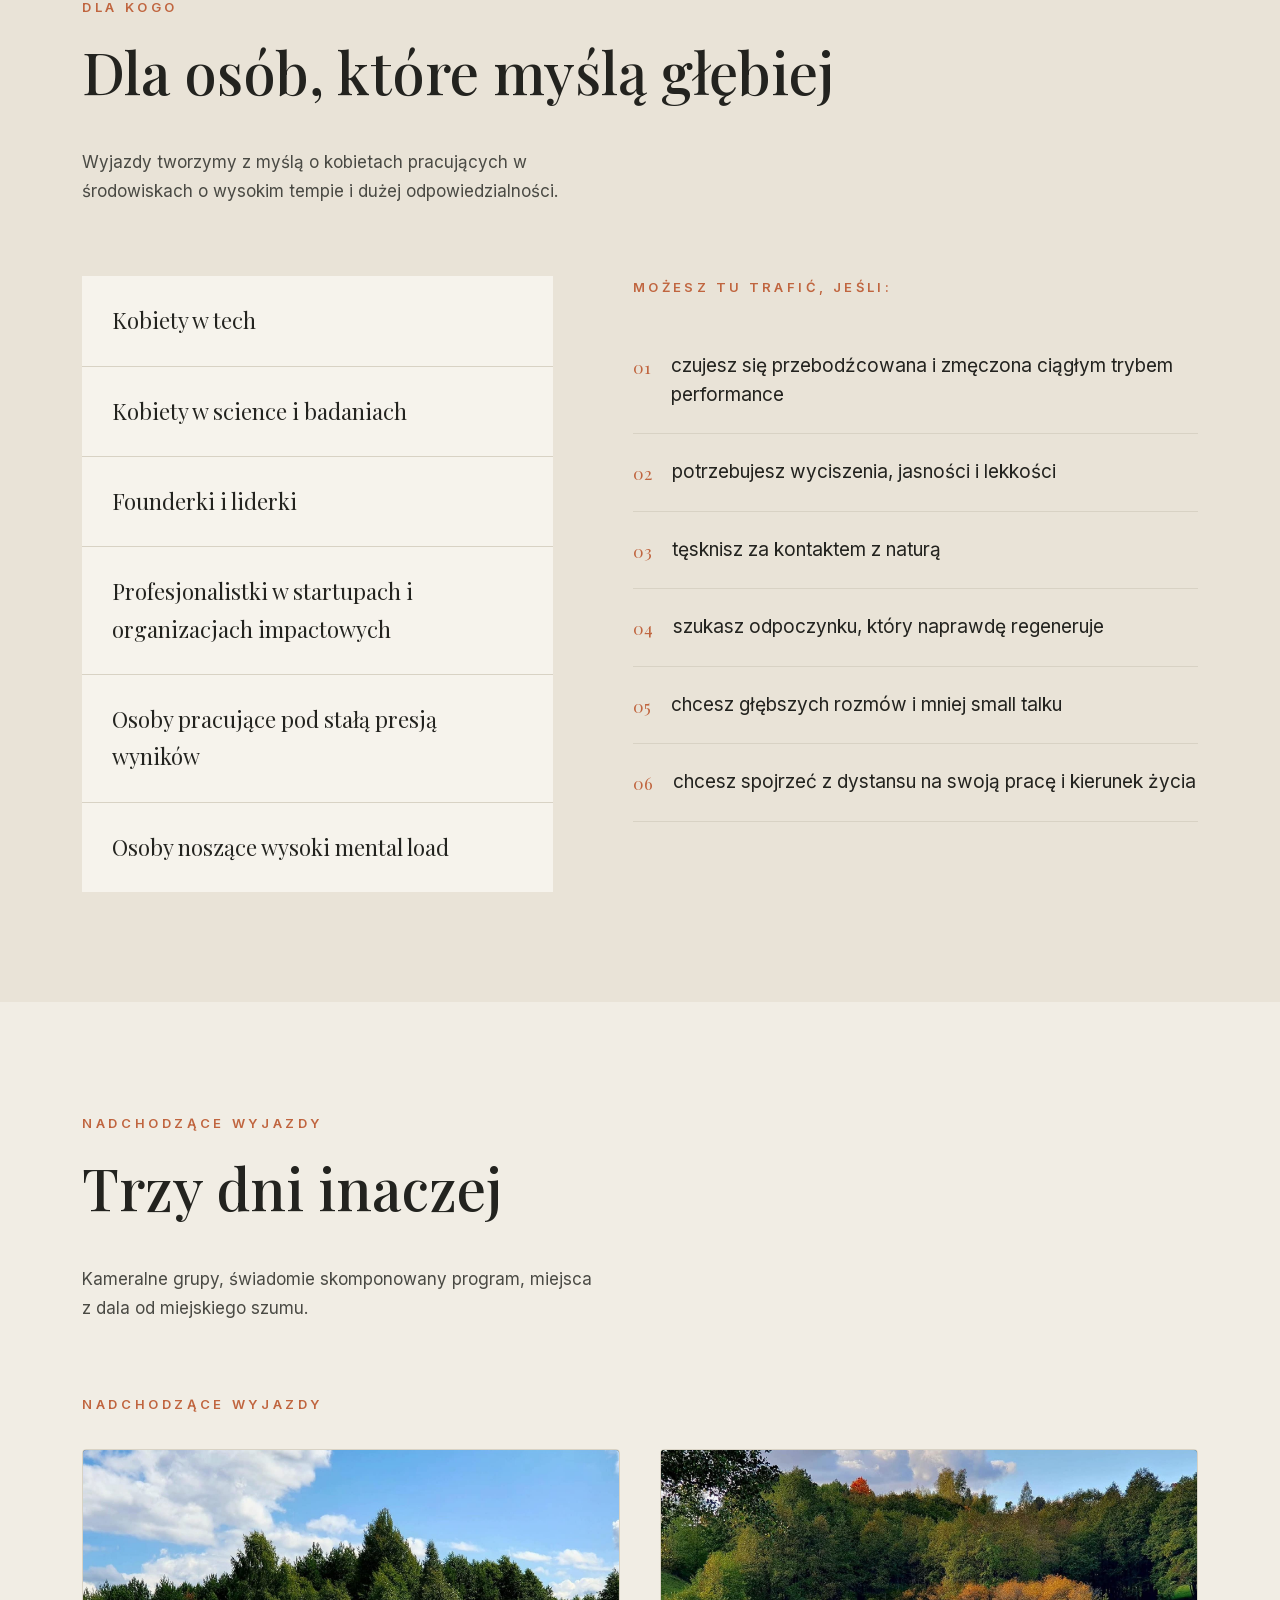
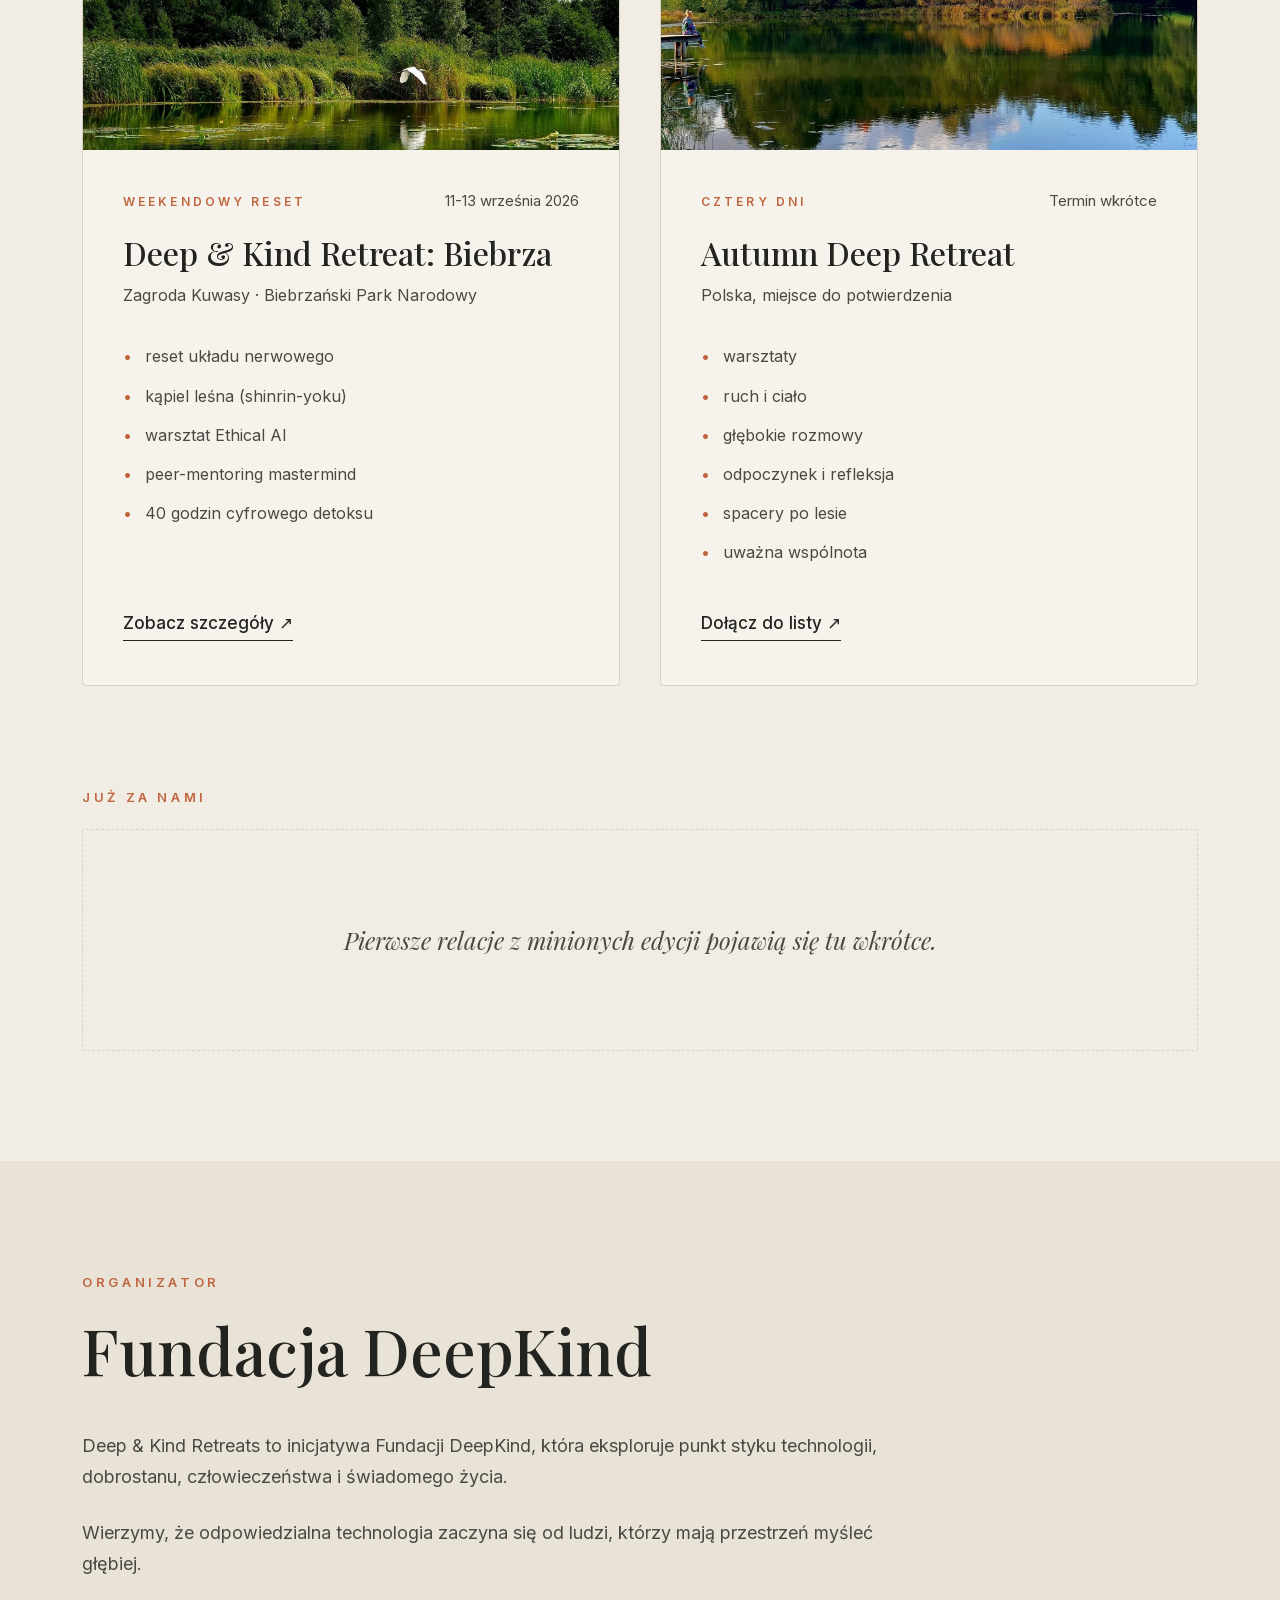
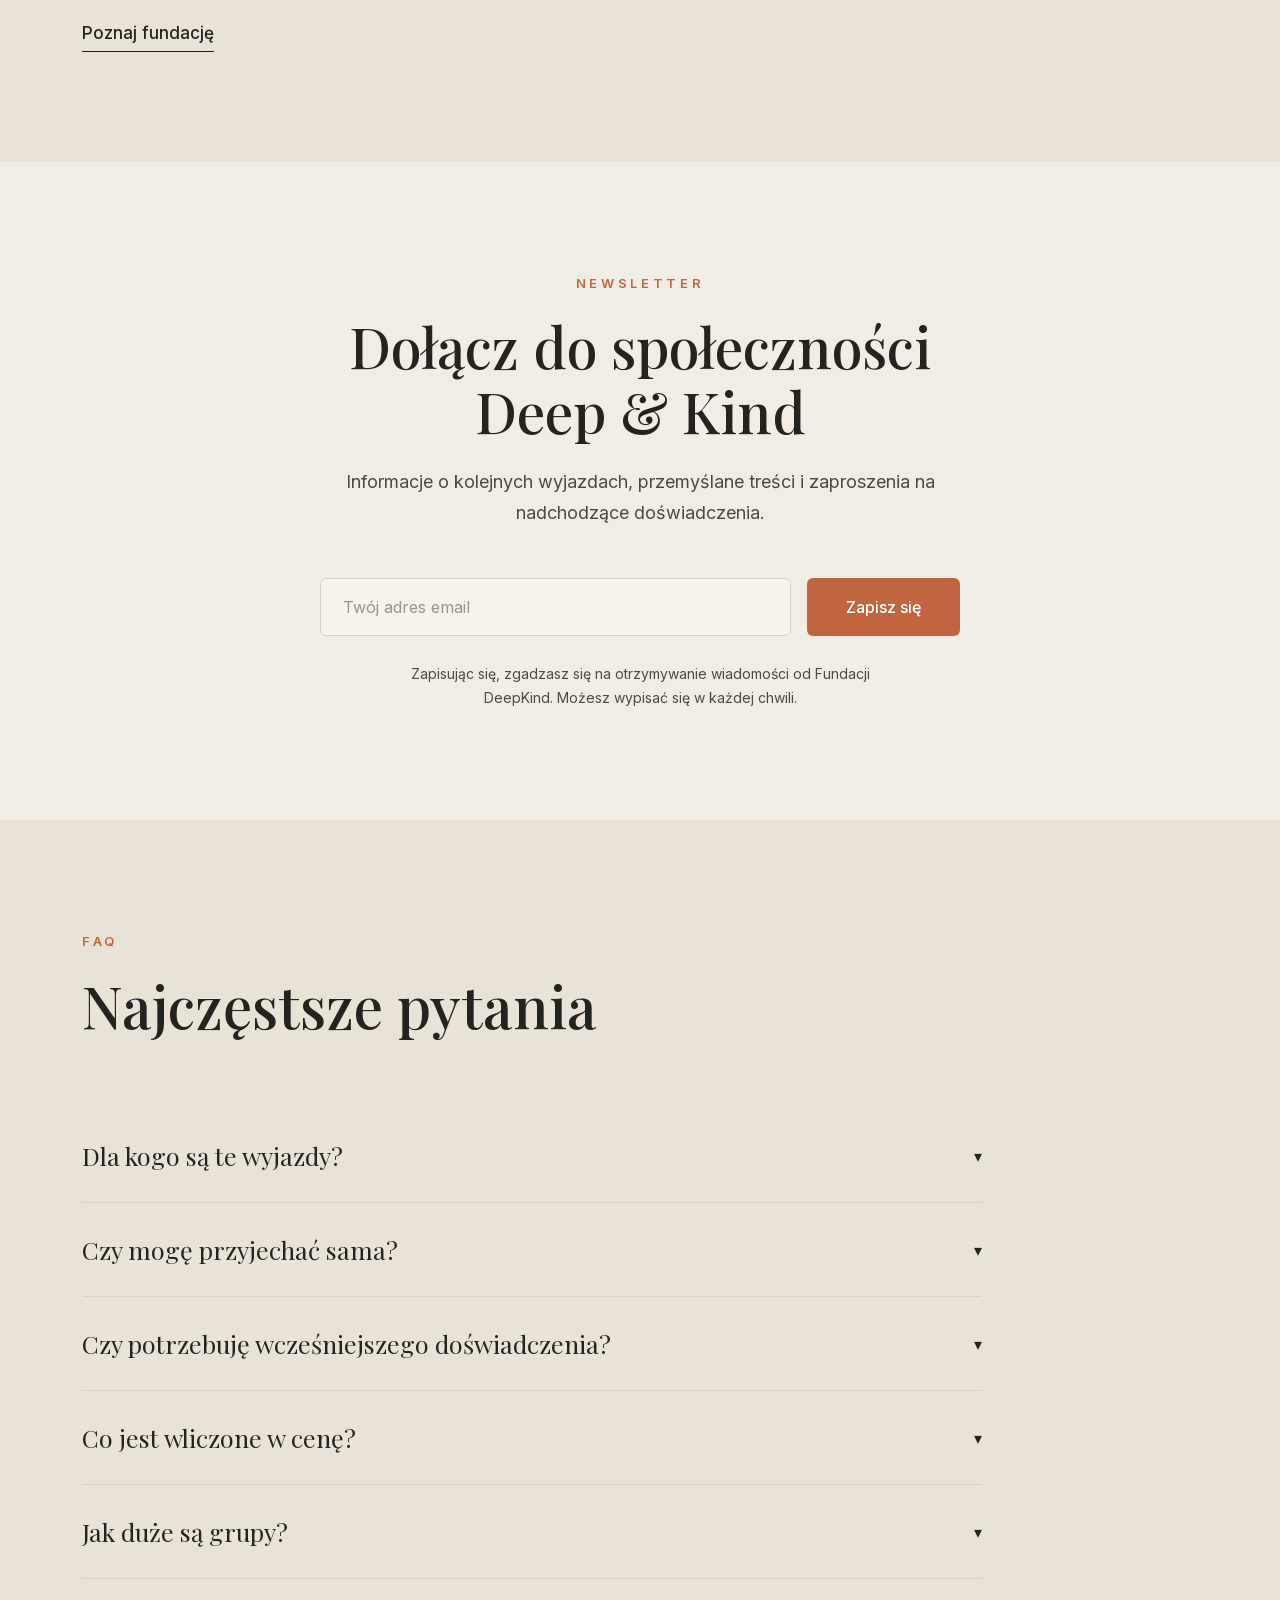
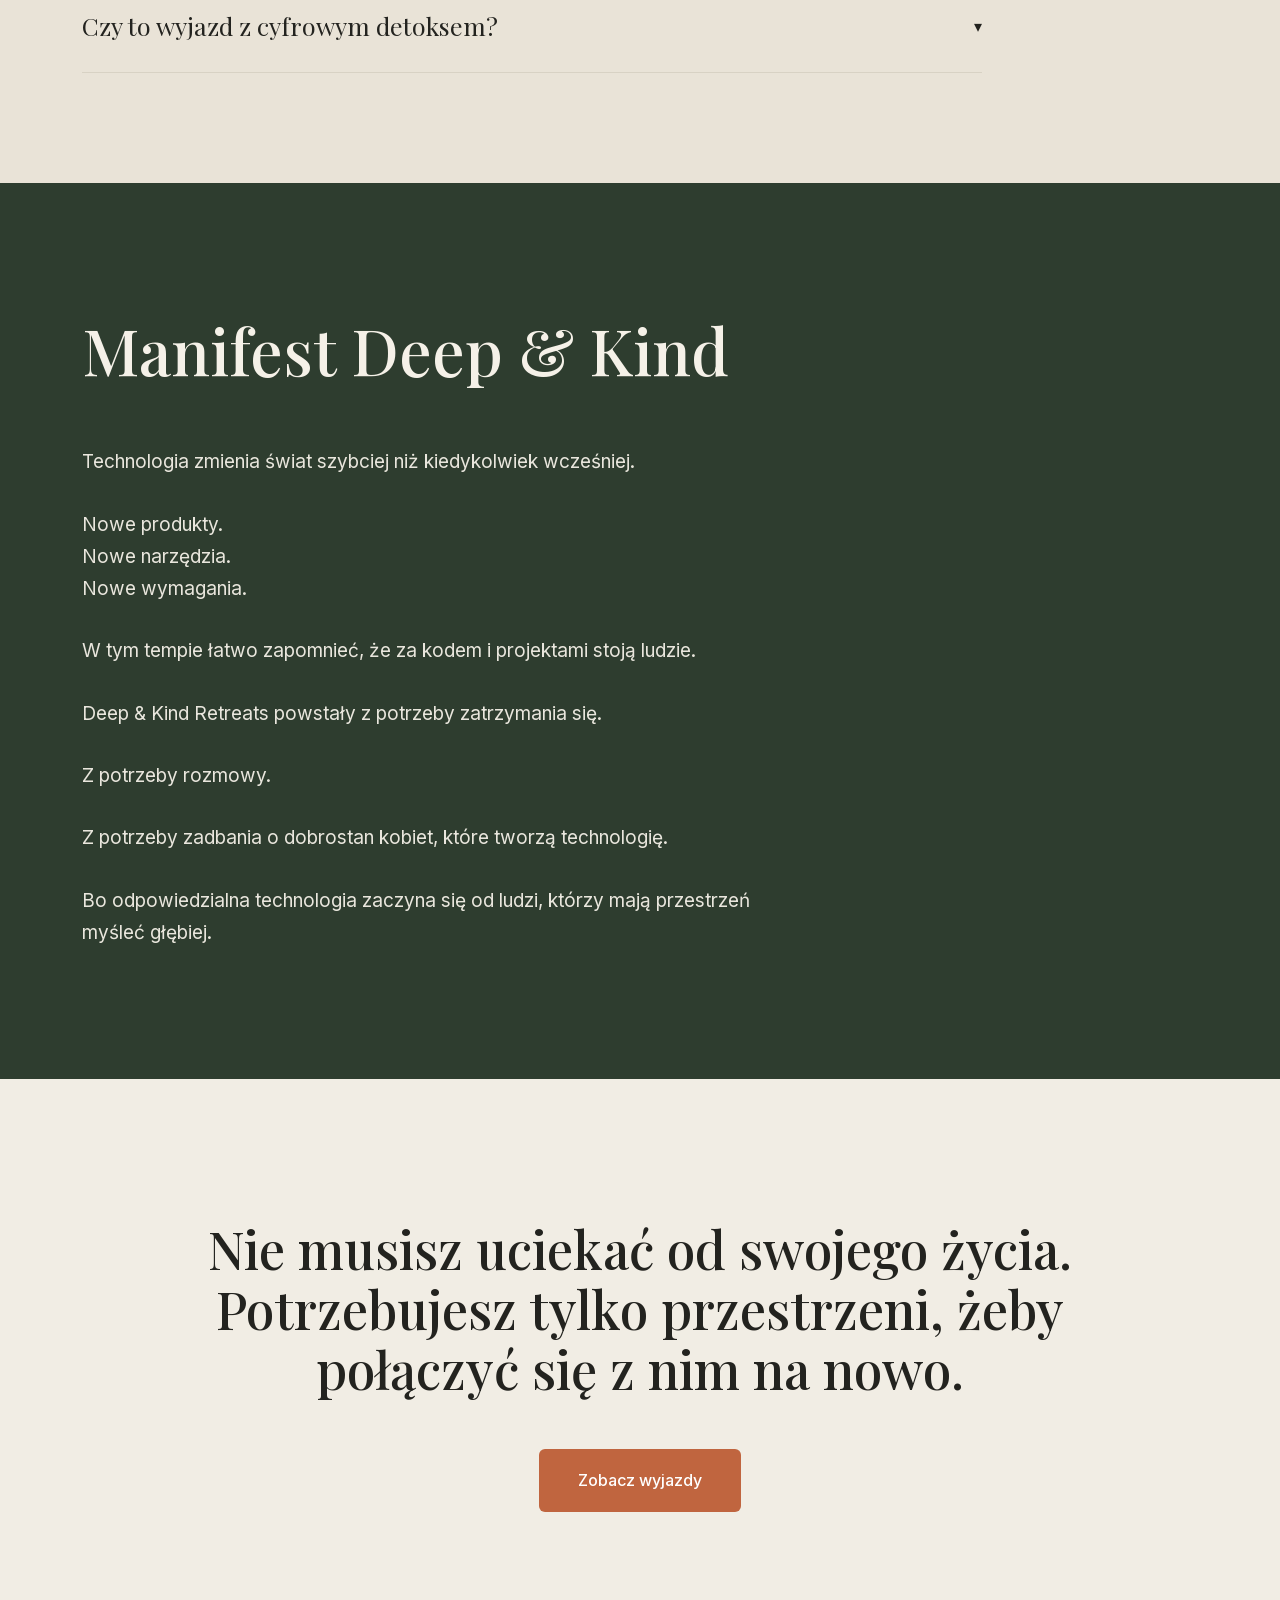
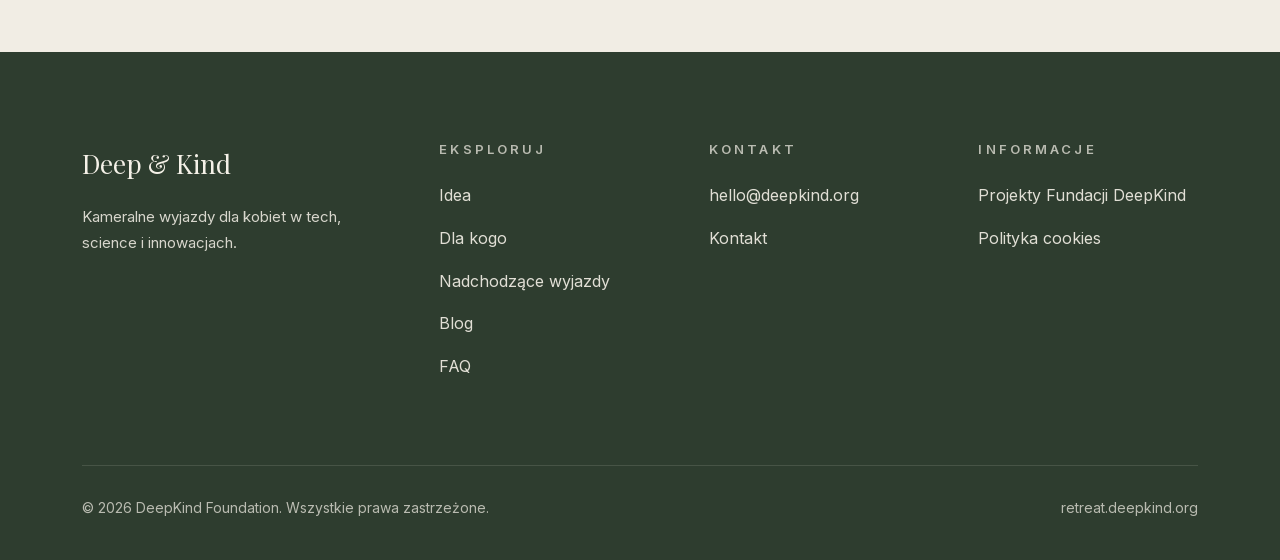
==== commit 89a0b45b: "add founder section (Joanna) before "dla kogo" Personal intro from Joanna Lisiecka: two-column layou" ====
--- a/pl/index.html
+++ b/pl/index.html
@@ -170,6 +170,31 @@
     </div>
   </section>
 
+  <!-- ============ ZAŁOŻYCIELKA ============ -->
+  <section id="zalozycielka">
+    <div class="kontener">
+      <span class="etykieta">Za ideą Deep &amp; Kind</span>
+
+      <div class="zalozycielka-siatka">
+        <div class="zalozycielka-foto" role="img" aria-label="Portret Joanny Lisieckiej, założycielki Deep &amp; Kind Retreats, w słomkowym kapeluszu"></div>
+
+        <div>
+          <h2 class="sekcja-h2" style="font-size: clamp(32px, 4vw, 48px);">Cześć</h2>
+          <div class="tekst-sredni">
+            <p>Od kilkunastu lat tworzę programy, wydarzenia i społeczności dla kobiet związanych z technologią i nauką. Przez lata pracowałam w środowisku pełnym ambicji, szybkiego tempa i dużej odpowiedzialności. Wiem, jak wiele satysfakcji może dawać praca z poczuciem misji, ale też jak łatwo w ciągłym działaniu stracić kontakt ze sobą.</p>
+            <p>Deep &amp; Kind Retreats powstały z potrzeby stworzenia przestrzeni, której sama długo szukałam. Miejsca, w którym można na chwilę wyjść z trybu zadaniowego, odpocząć od ekranów i oczekiwań, pobyć w naturze oraz spokojniej przyjrzeć się temu, czego naprawdę teraz potrzebujemy.</p>
+            <p>Każdy wyjazd tworzę wokół trzech elementów: regeneracji, wartościowych rozmów i kontaktu z naturą. Do poszczególnych edycji zapraszam osoby prowadzące, których podejście jest spójne z wartościami Deep &amp; Kind - uważnością, wiedzą, szacunkiem do granic i brakiem presji.</p>
+          </div>
+          <div class="zalozycielka-podpis">
+            <p class="imie">Joanna Lisiecka</p>
+            <p class="rola">Założycielka Fundacji DeepKind</p>
+            <p class="rola">Twórczyni Deep &amp; Kind Retreats</p>
+          </div>
+        </div>
+      </div>
+    </div>
+  </section>
+
   <!-- ============ DLA KOGO ============ -->
   <section class="tlo-cieplejsze" id="dla-kogo">
     <div class="kontener">
--- a/assets/style.css
+++ b/assets/style.css
@@ -246,6 +246,21 @@
 .filar p { font-size: 16px; }
 
 .motto-pytanie { font-family: var(--font-naglowki); font-style: italic; font-size: 26px; color: var(--grafit); margin-top: 44px; }
+
+/* ---------- Założycielka ---------- */
+.zalozycielka-siatka { display: grid; grid-template-columns: 0.85fr 1.15fr; gap: 70px; align-items: start; margin-top: 56px; }
+.zalozycielka-foto {
+  aspect-ratio: 4 / 5;
+  background: var(--krem-cieplejszy) url('/images/zalozycielka.jpg') center / cover no-repeat;
+  border: 1px solid var(--linia);
+  border-radius: 4px;
+}
+.zalozycielka-siatka .tekst-sredni { font-size: 15px; max-width: none; }
+.zalozycielka-siatka .tekst-sredni p + p { margin-top: 14px; }
+.zalozycielka-siatka h2 { margin-bottom: 22px; }
+.zalozycielka-podpis { margin-top: 26px; }
+.zalozycielka-podpis .imie { font-family: var(--font-naglowki); font-size: 24px; color: var(--grafit); }
+.zalozycielka-podpis .rola { font-size: 15px; color: var(--tekst); margin-top: 4px; }
 
 /* ---------- Dla kogo ---------- */
 .dla-kogo-siatka { display: grid; grid-template-columns: 1fr 1.2fr; gap: 80px; align-items: start; }
@@ -439,6 +454,8 @@
   .menu-przycisk { display: block; }
   .filary, .trzy-cechy { grid-template-columns: 1fr; gap: 44px; }
   .dla-kogo-siatka, .overview-siatka, .dwie-kolumny, .cennik, .kontakt-siatka { grid-template-columns: 1fr; gap: 50px; }
+  .zalozycielka-siatka { grid-template-columns: 1fr; gap: 40px; }
+  .zalozycielka-foto { max-width: 420px; }
   .karty { grid-template-columns: 1fr; }
   .formularz-newsletter-pola { flex-direction: column; }
   .stopka-siatka { grid-template-columns: 1fr; gap: 40px; }
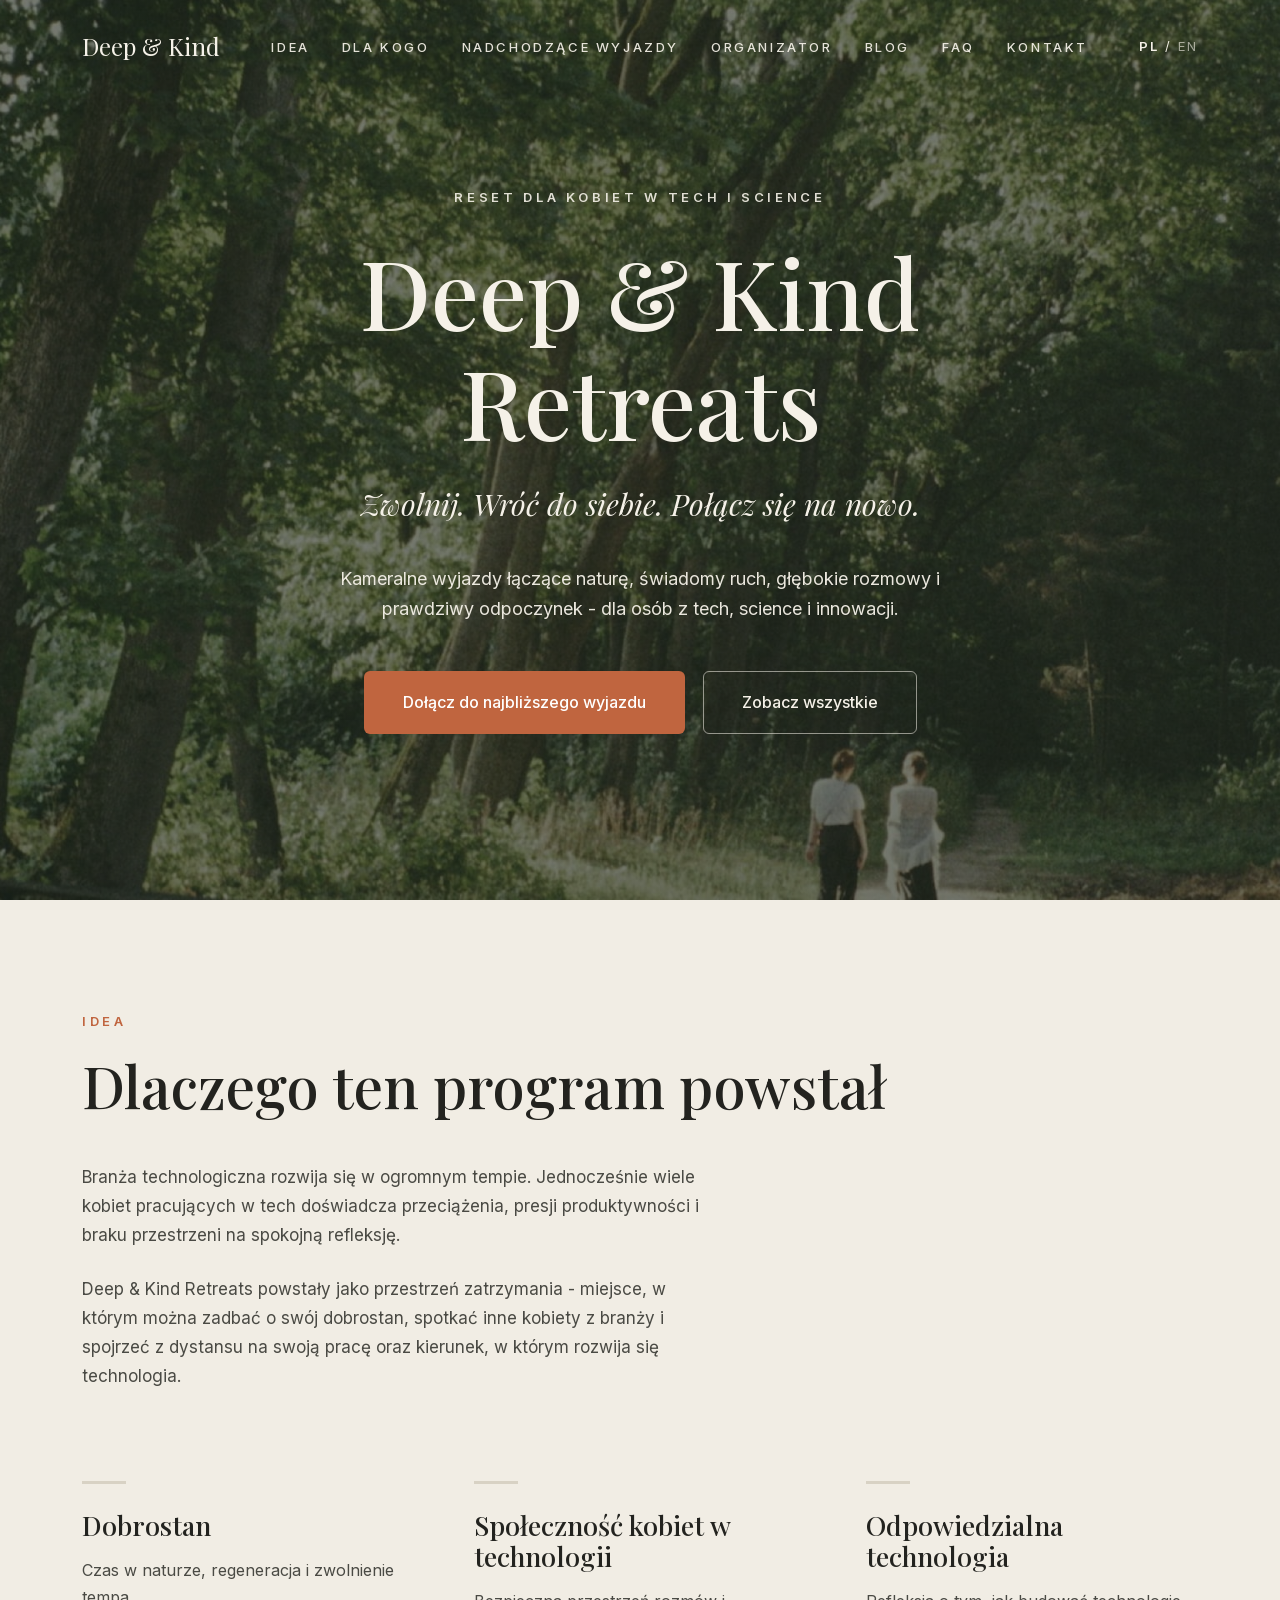
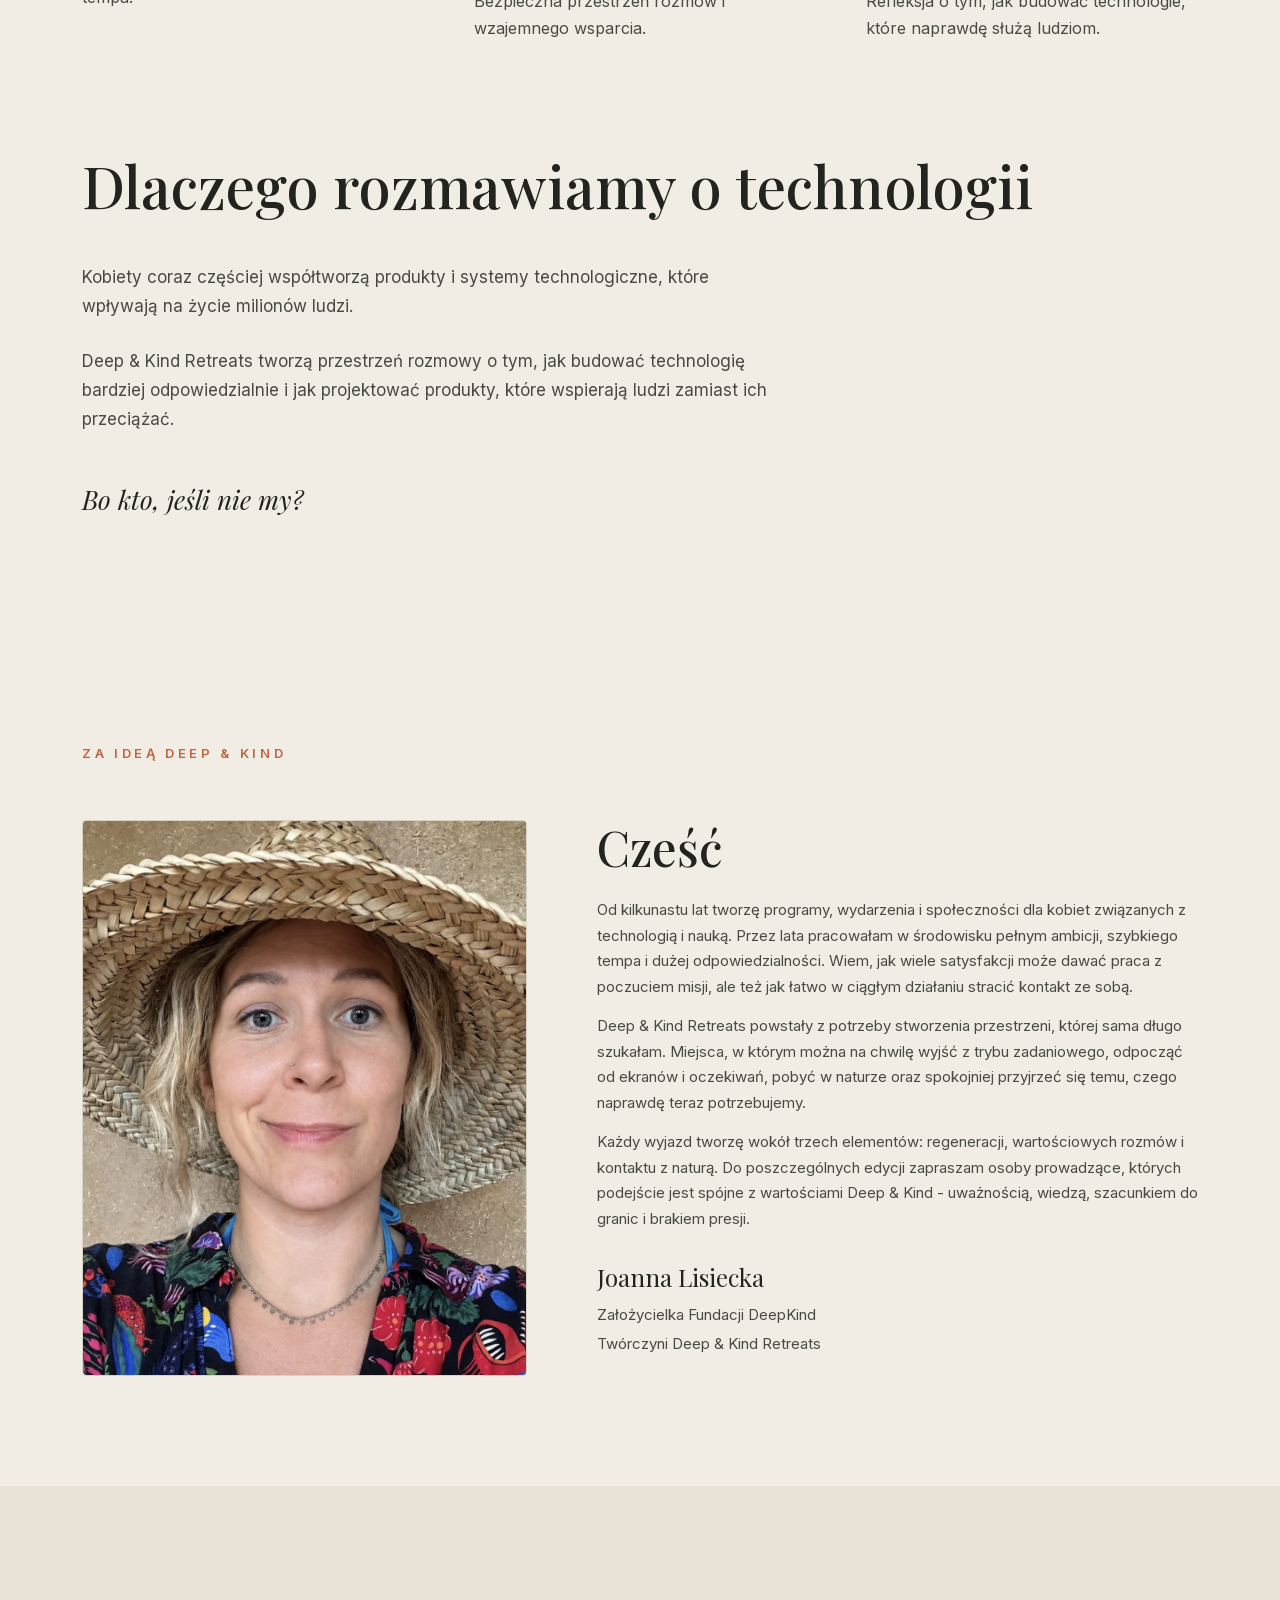
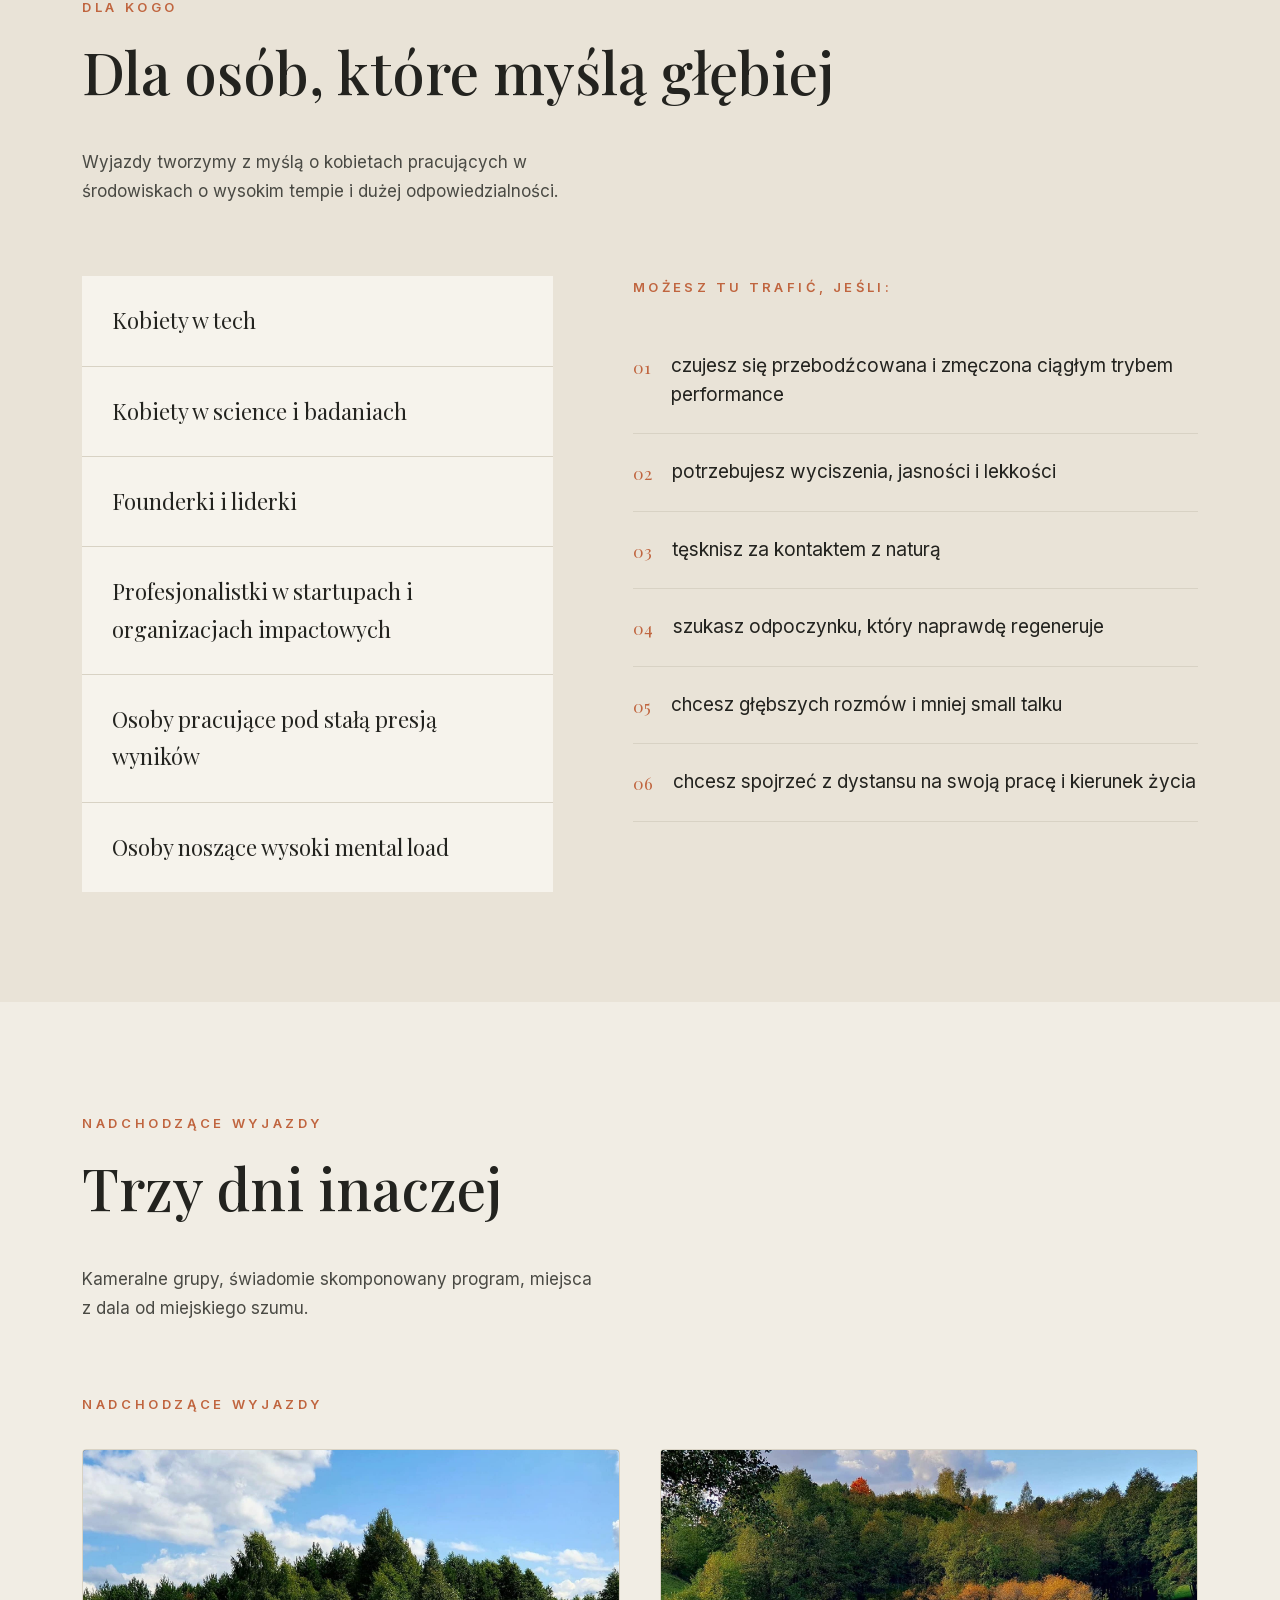
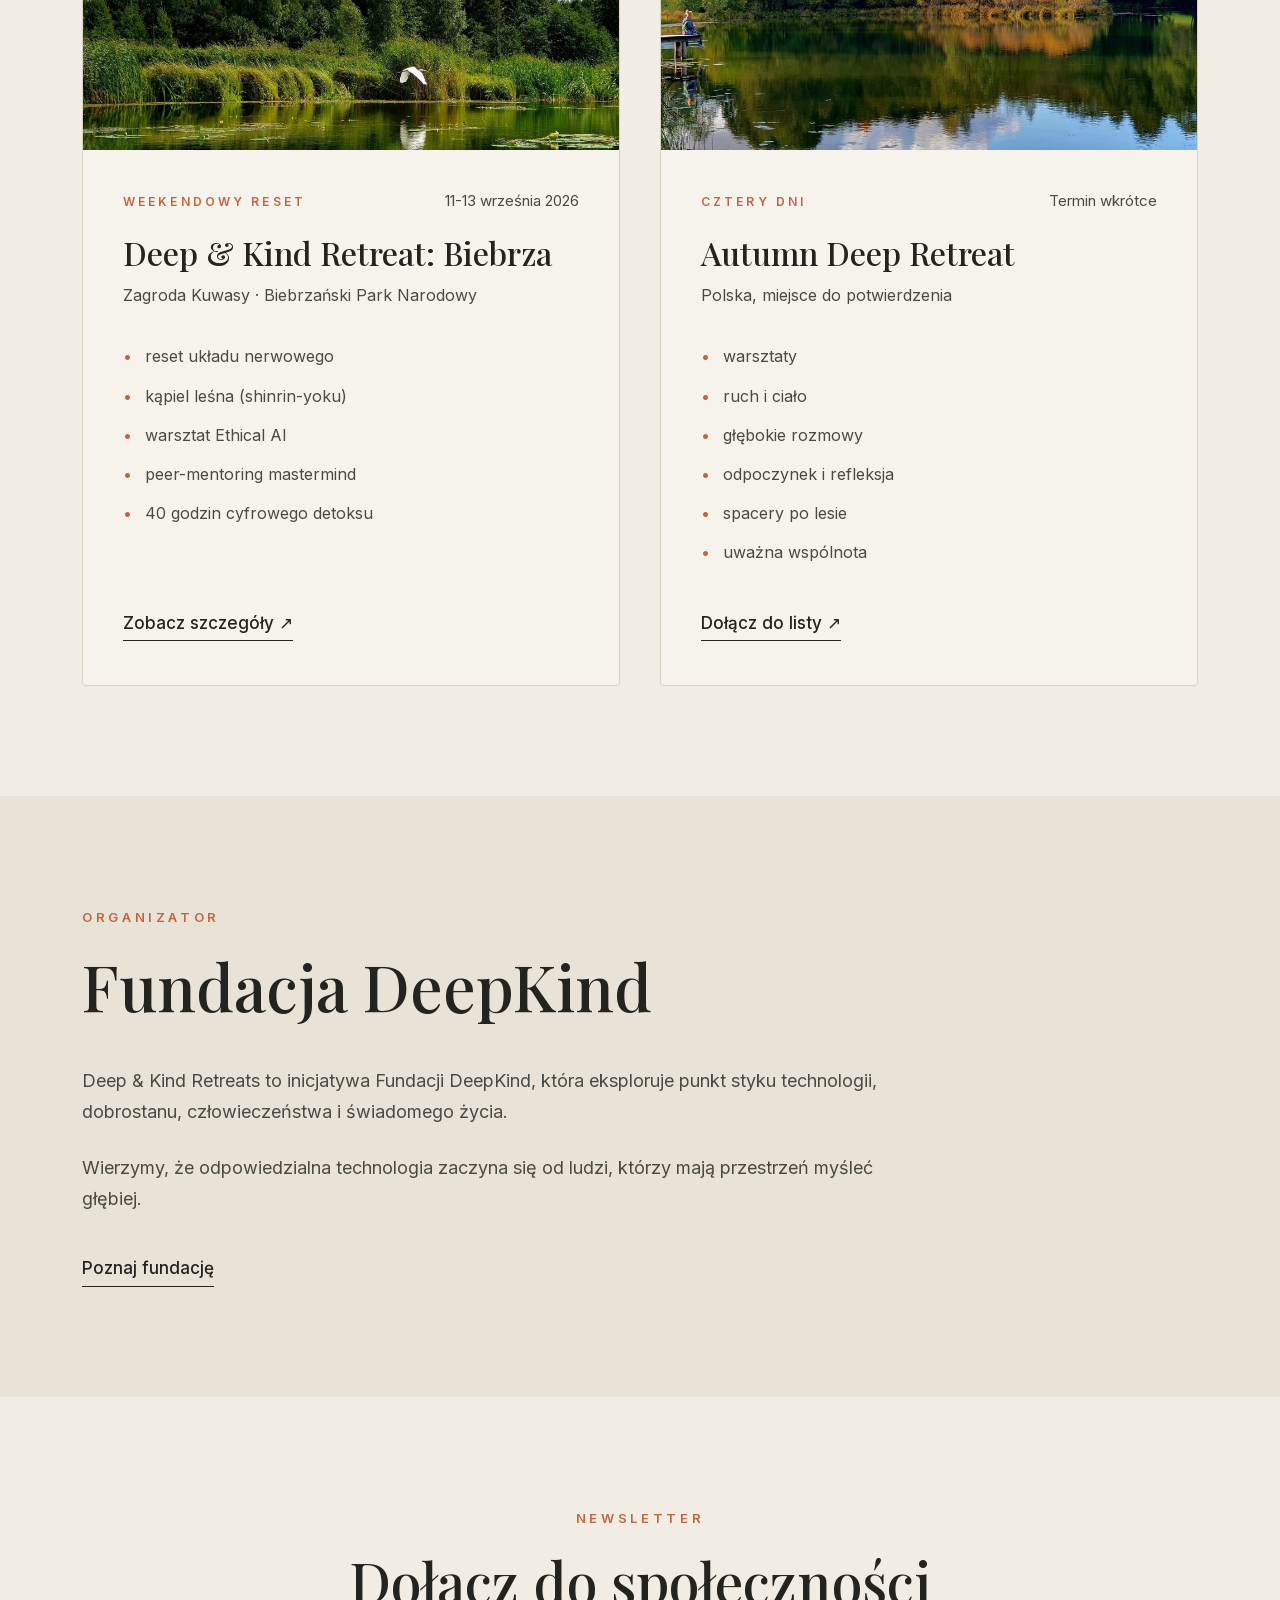
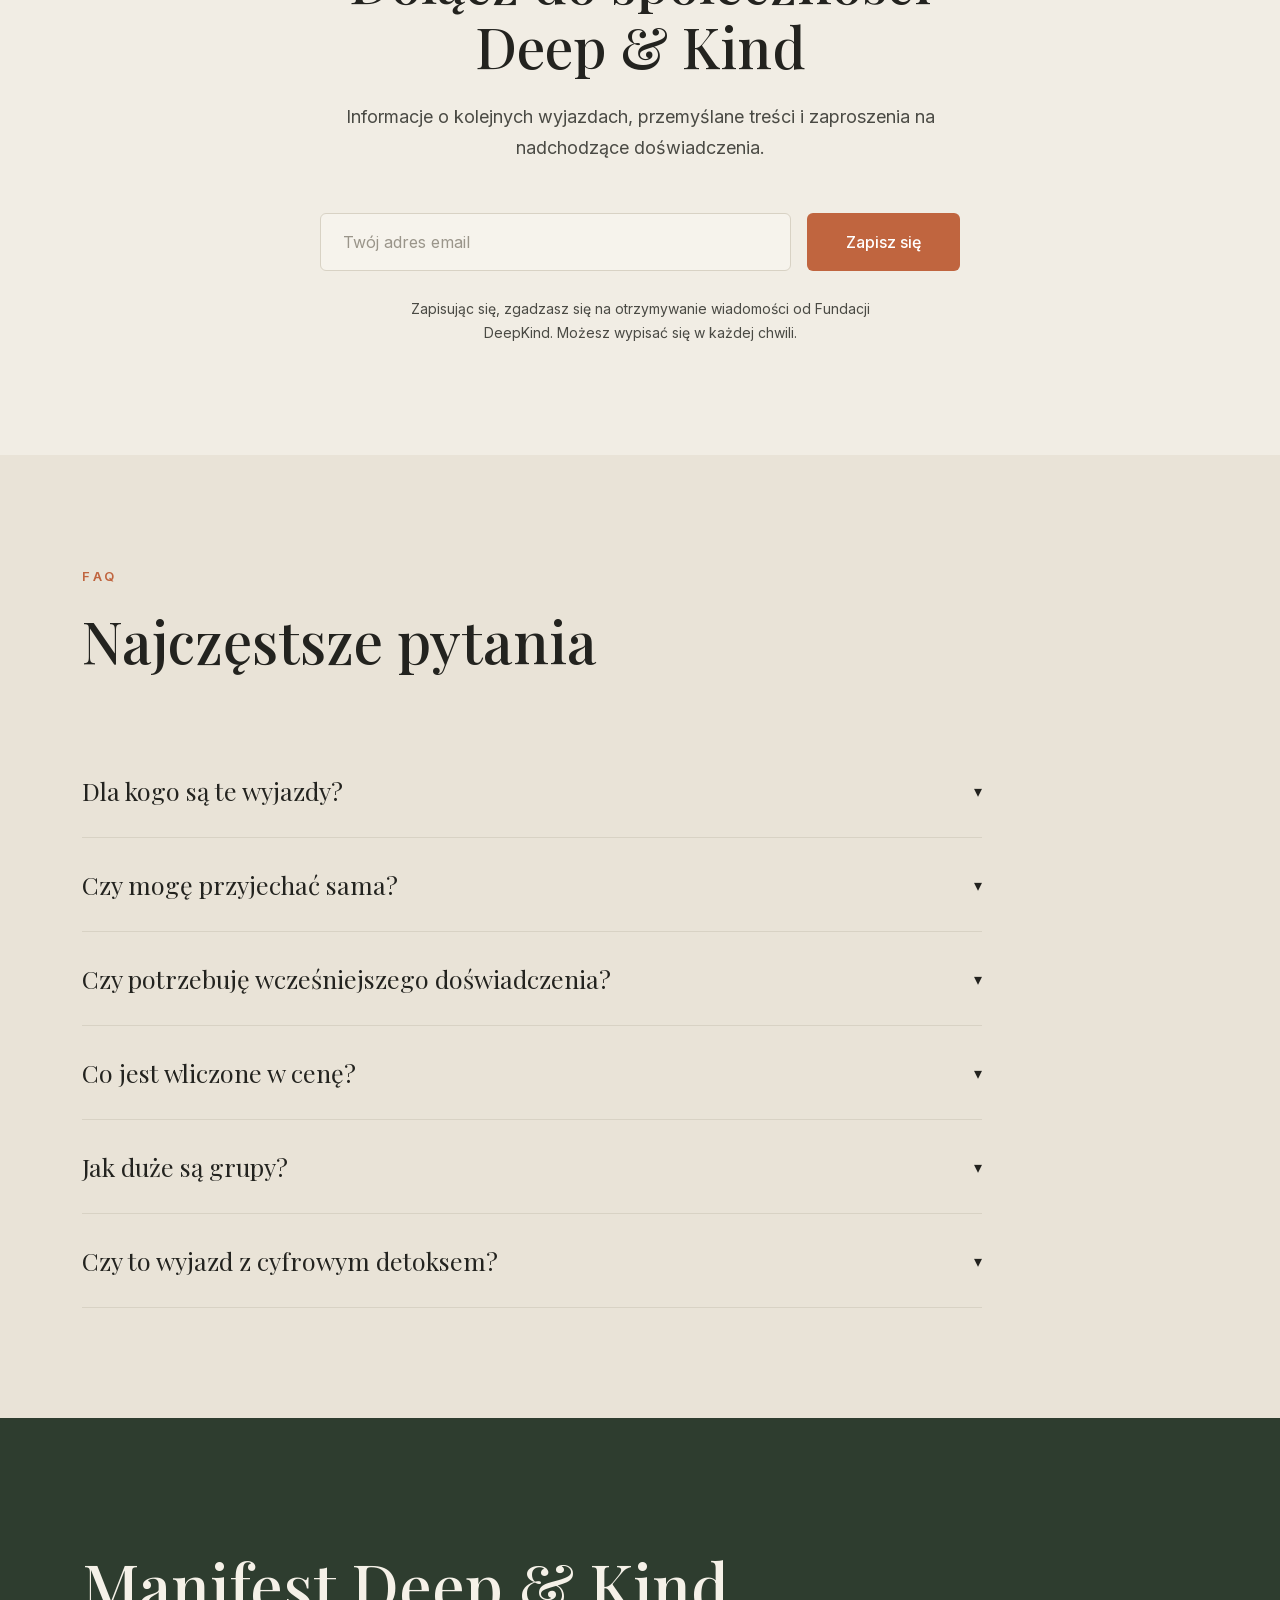
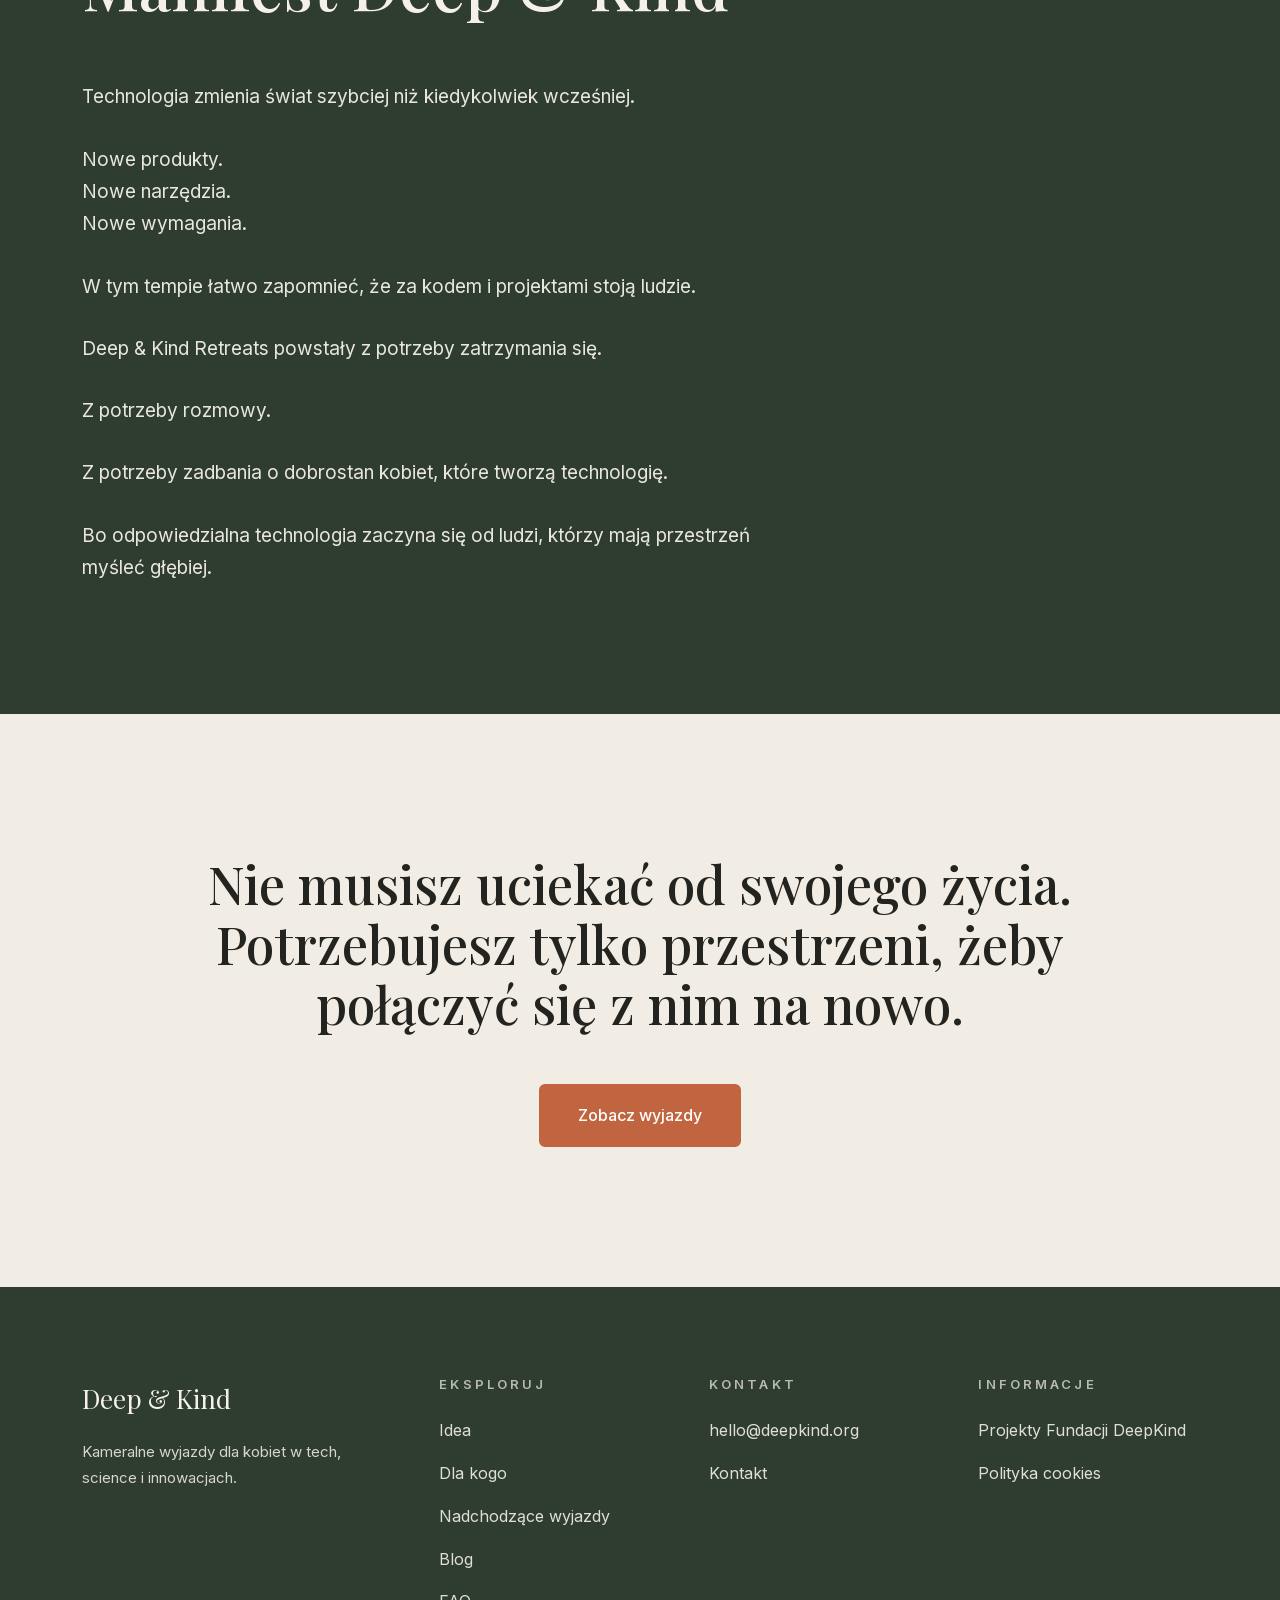
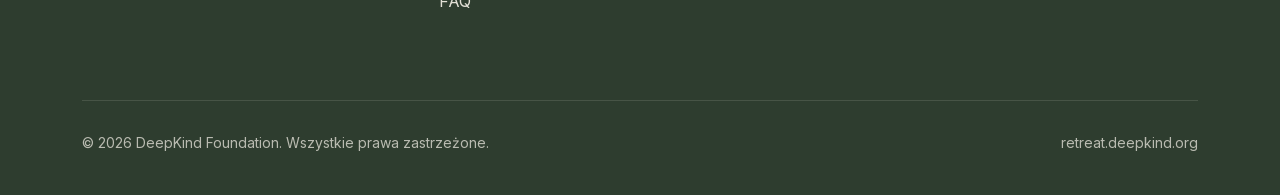
==== commit 728512f9: "hide "Już za nami" block for now Commented out until there is past-edition content to show; easy to " ====
--- a/pl/index.html
+++ b/pl/index.html
@@ -277,10 +277,12 @@
         </article>
       </div>
 
+      <!-- Sekcja "Już za nami" tymczasowo ukryta - przywróć, gdy pojawią się relacje z minionych edycji.
       <div class="za-nami">
         <span class="etykieta">Już za nami</span>
         <div class="za-nami-ramka">Pierwsze relacje z minionych edycji pojawią się tu wkrótce.</div>
       </div>
+      -->
     </div>
   </section>
 
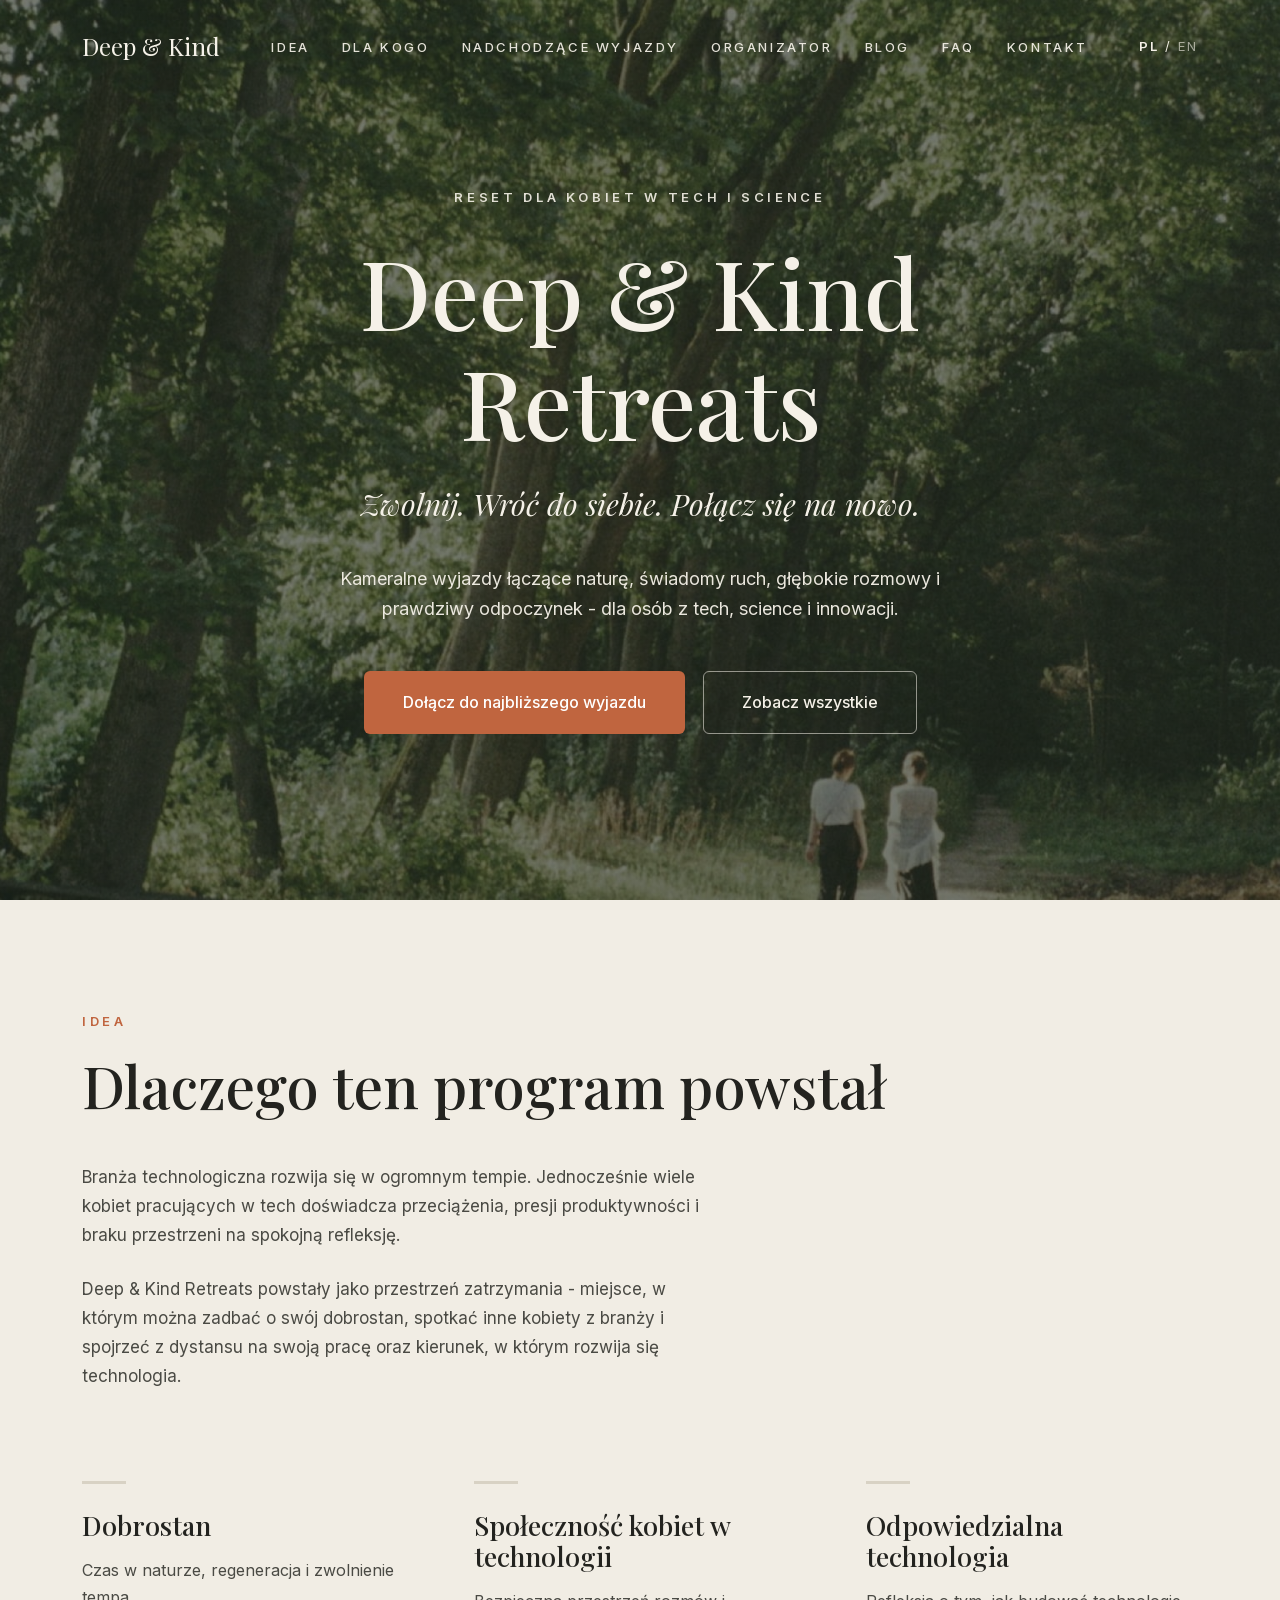
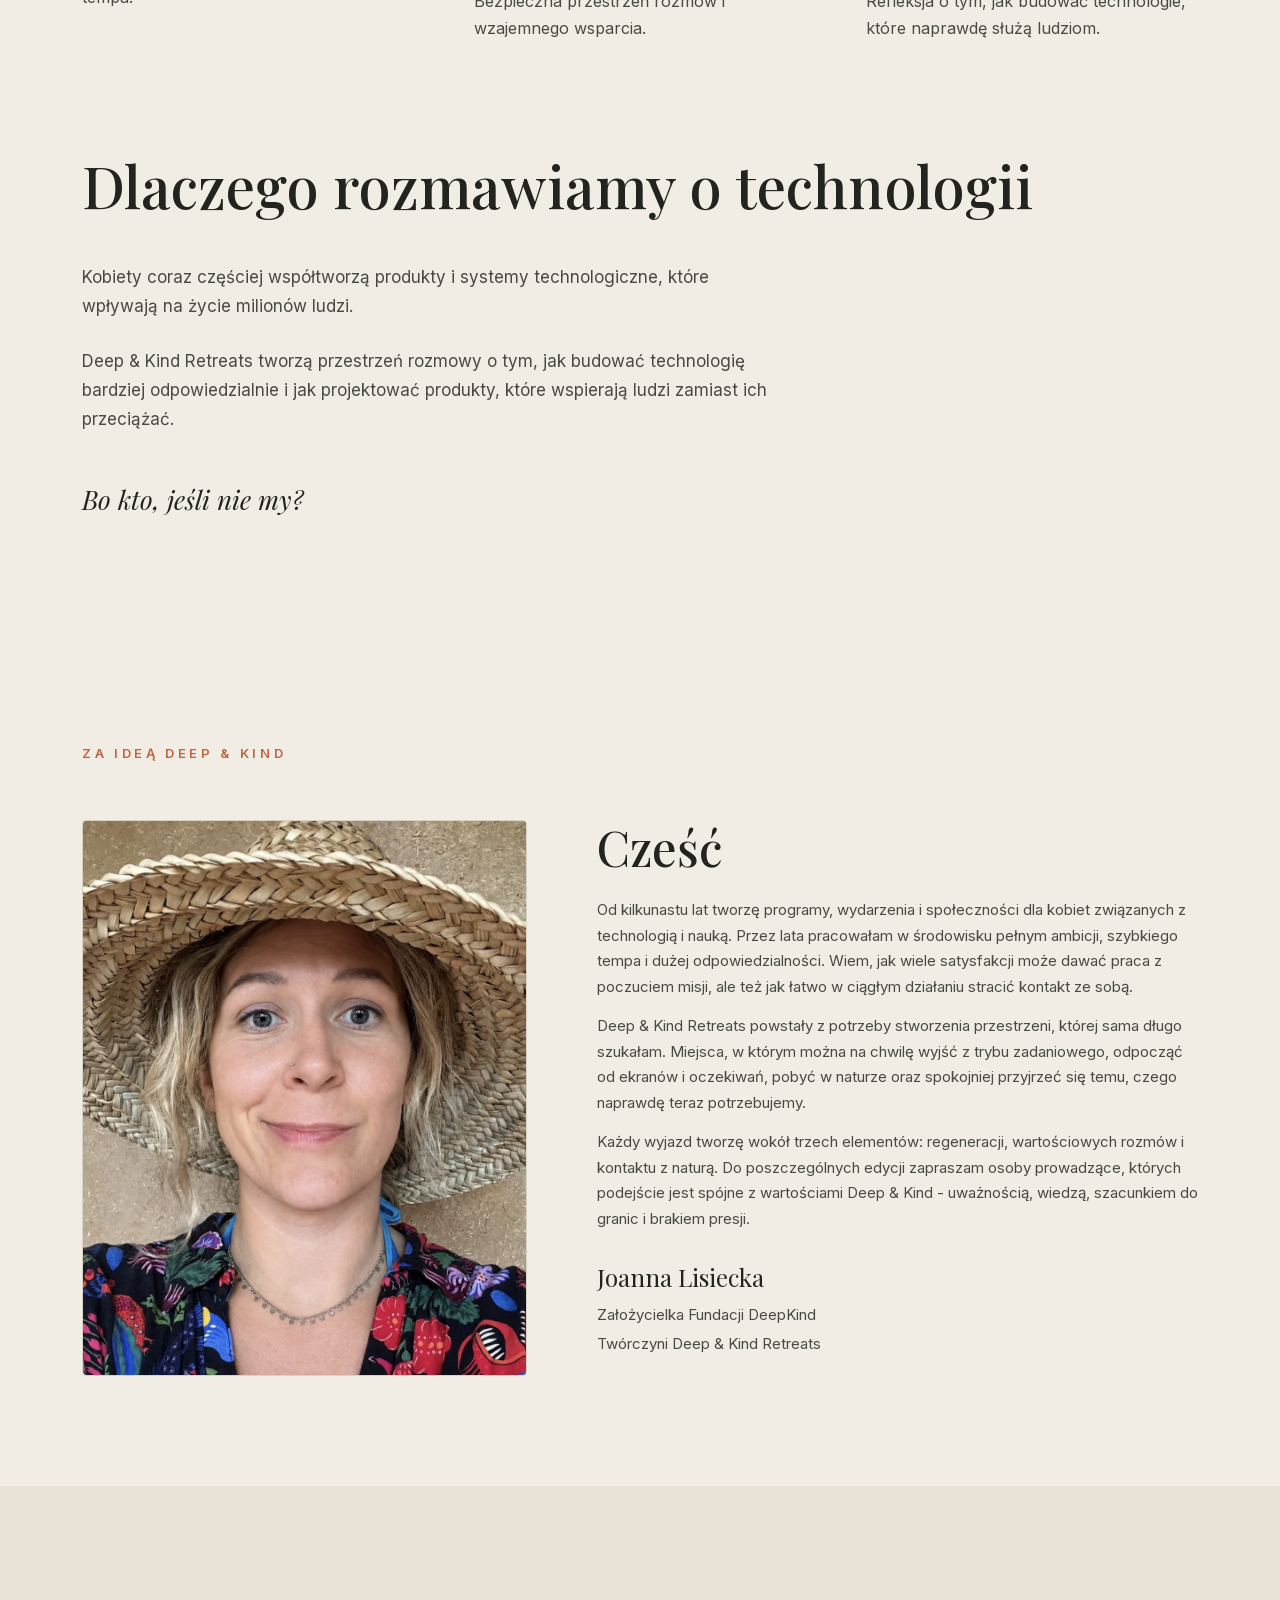
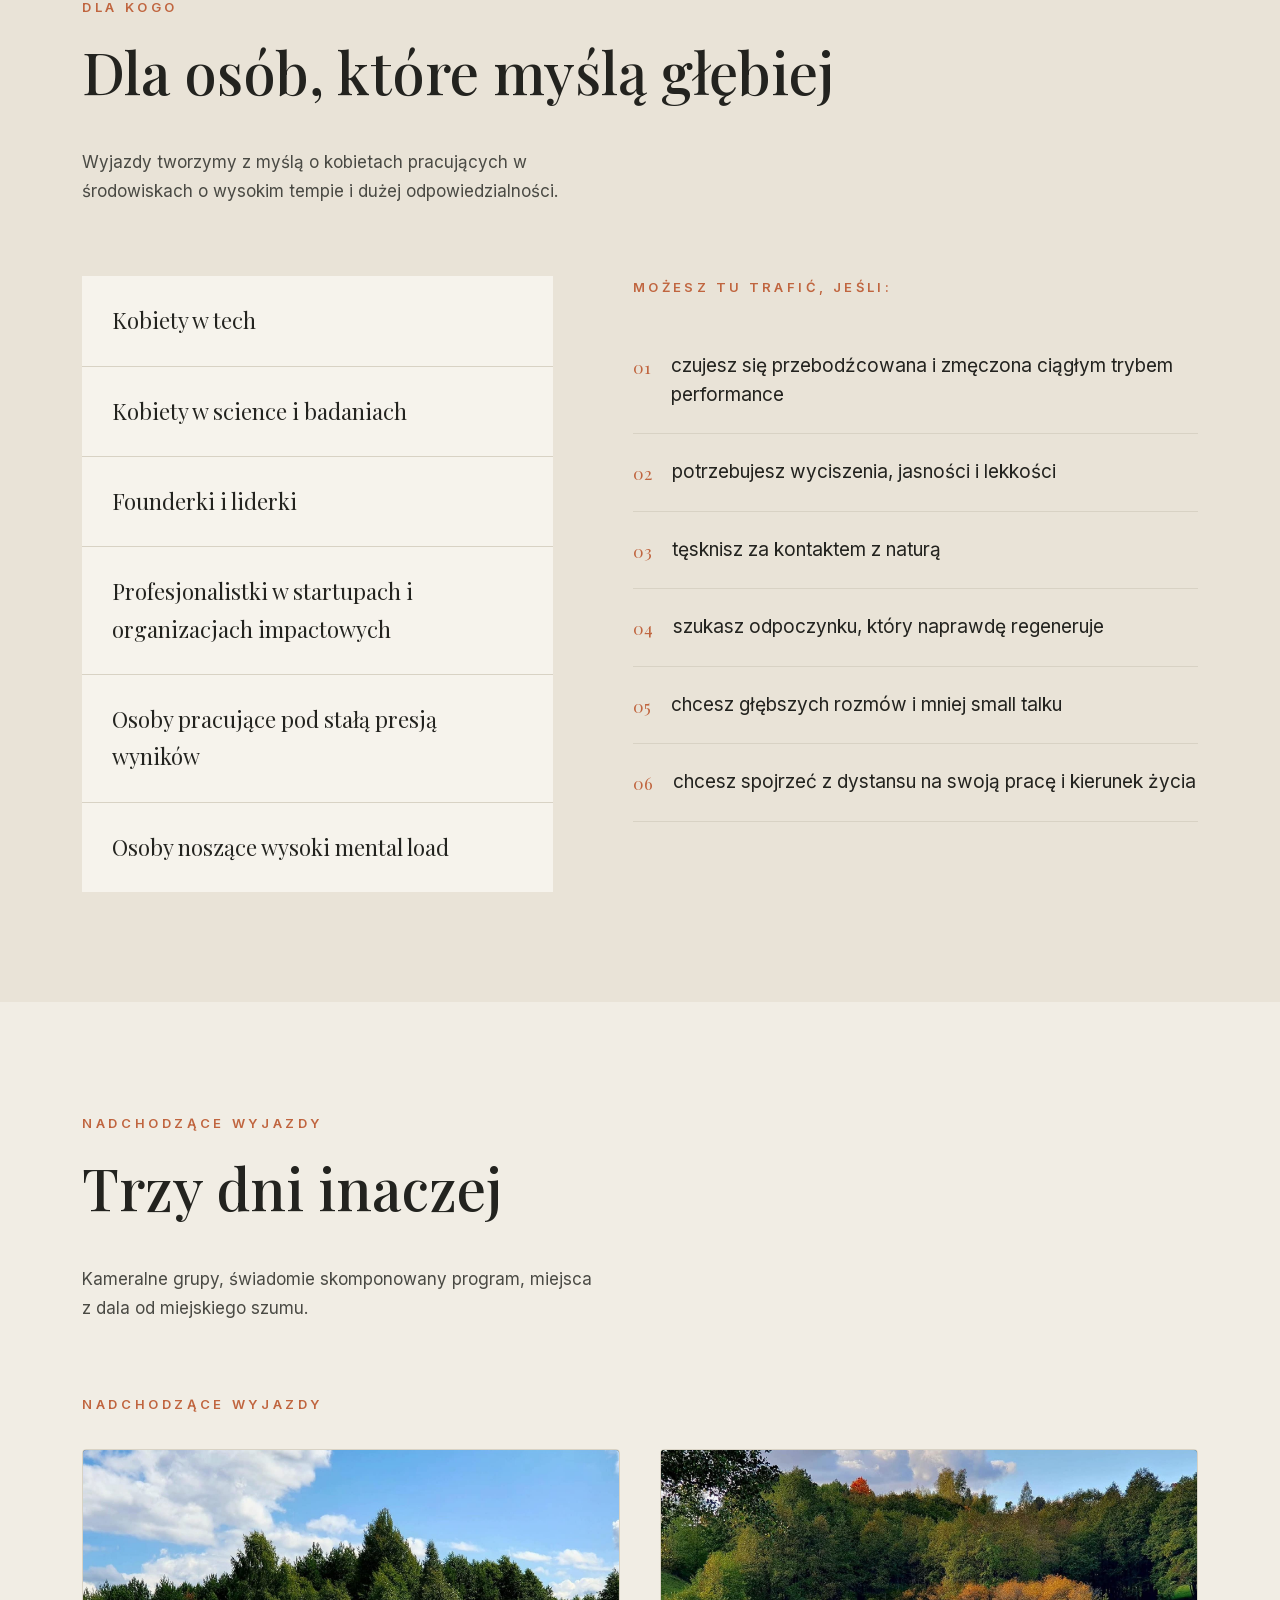
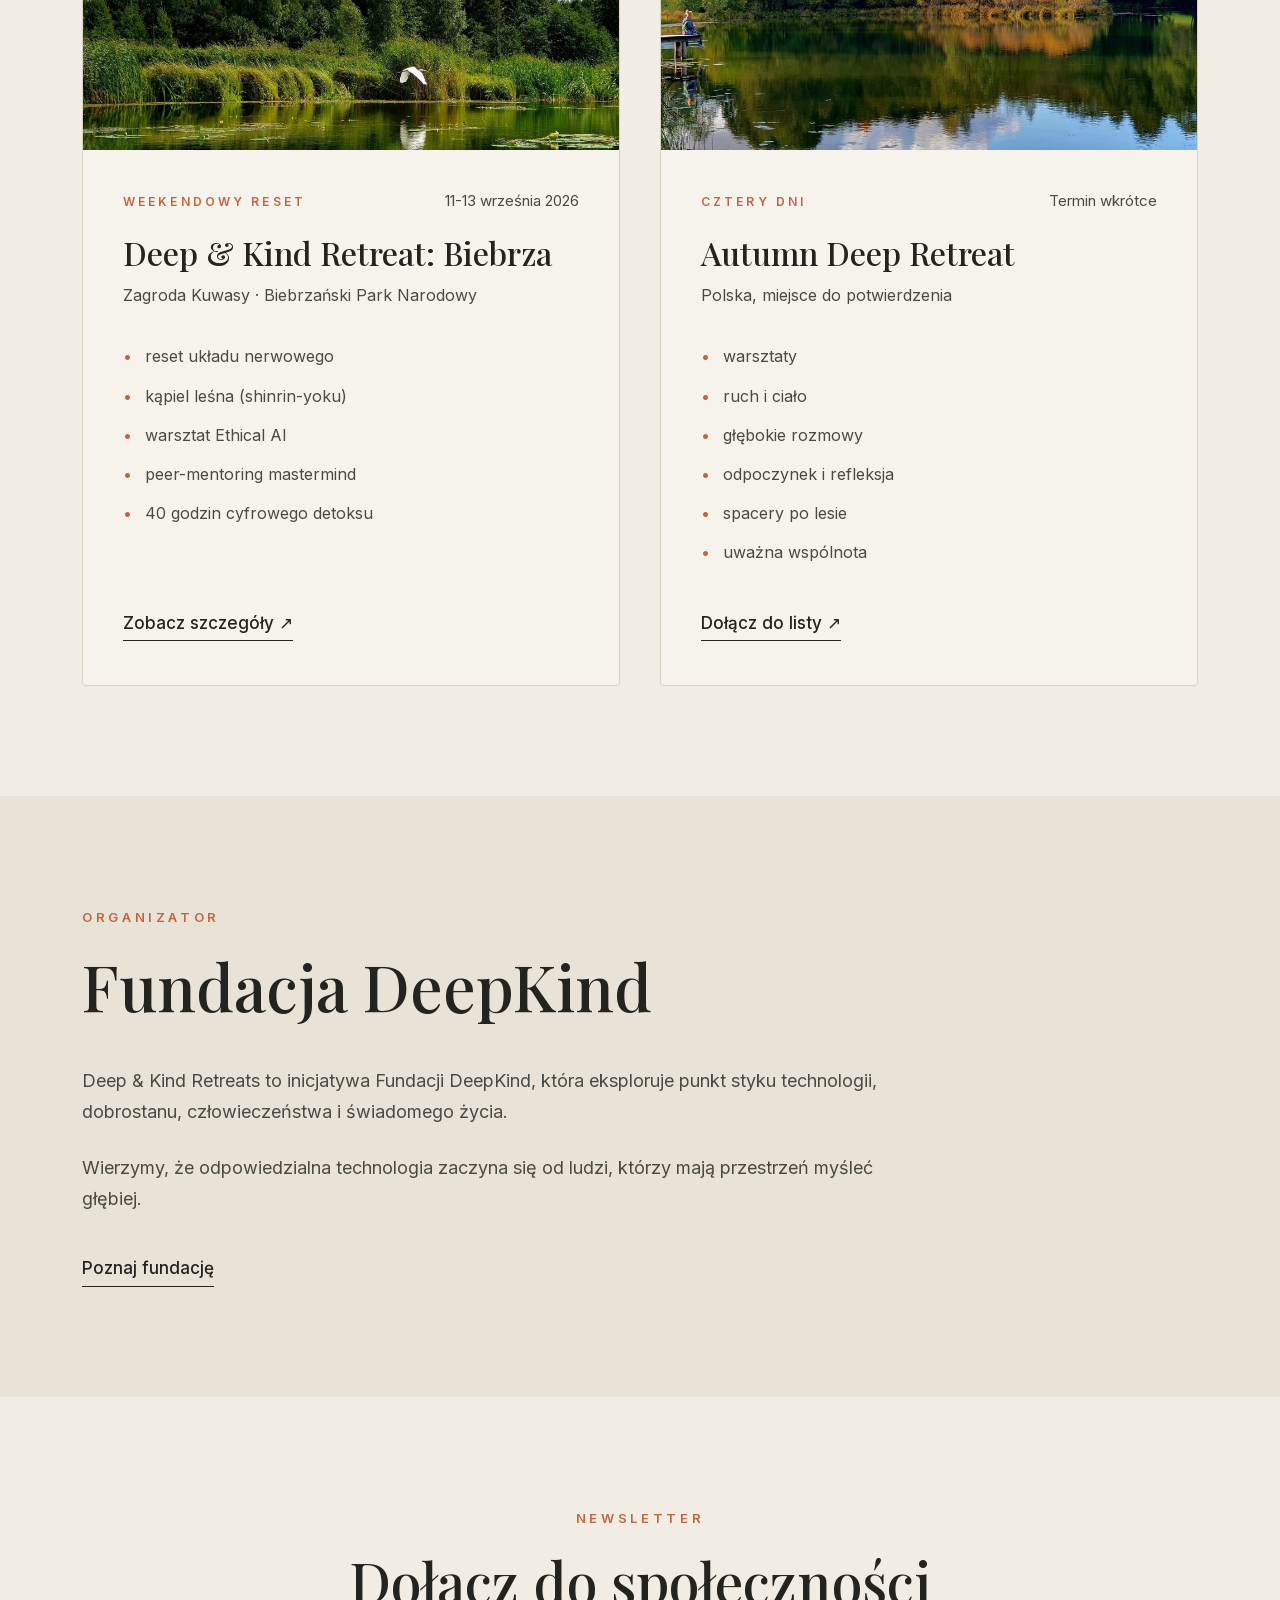
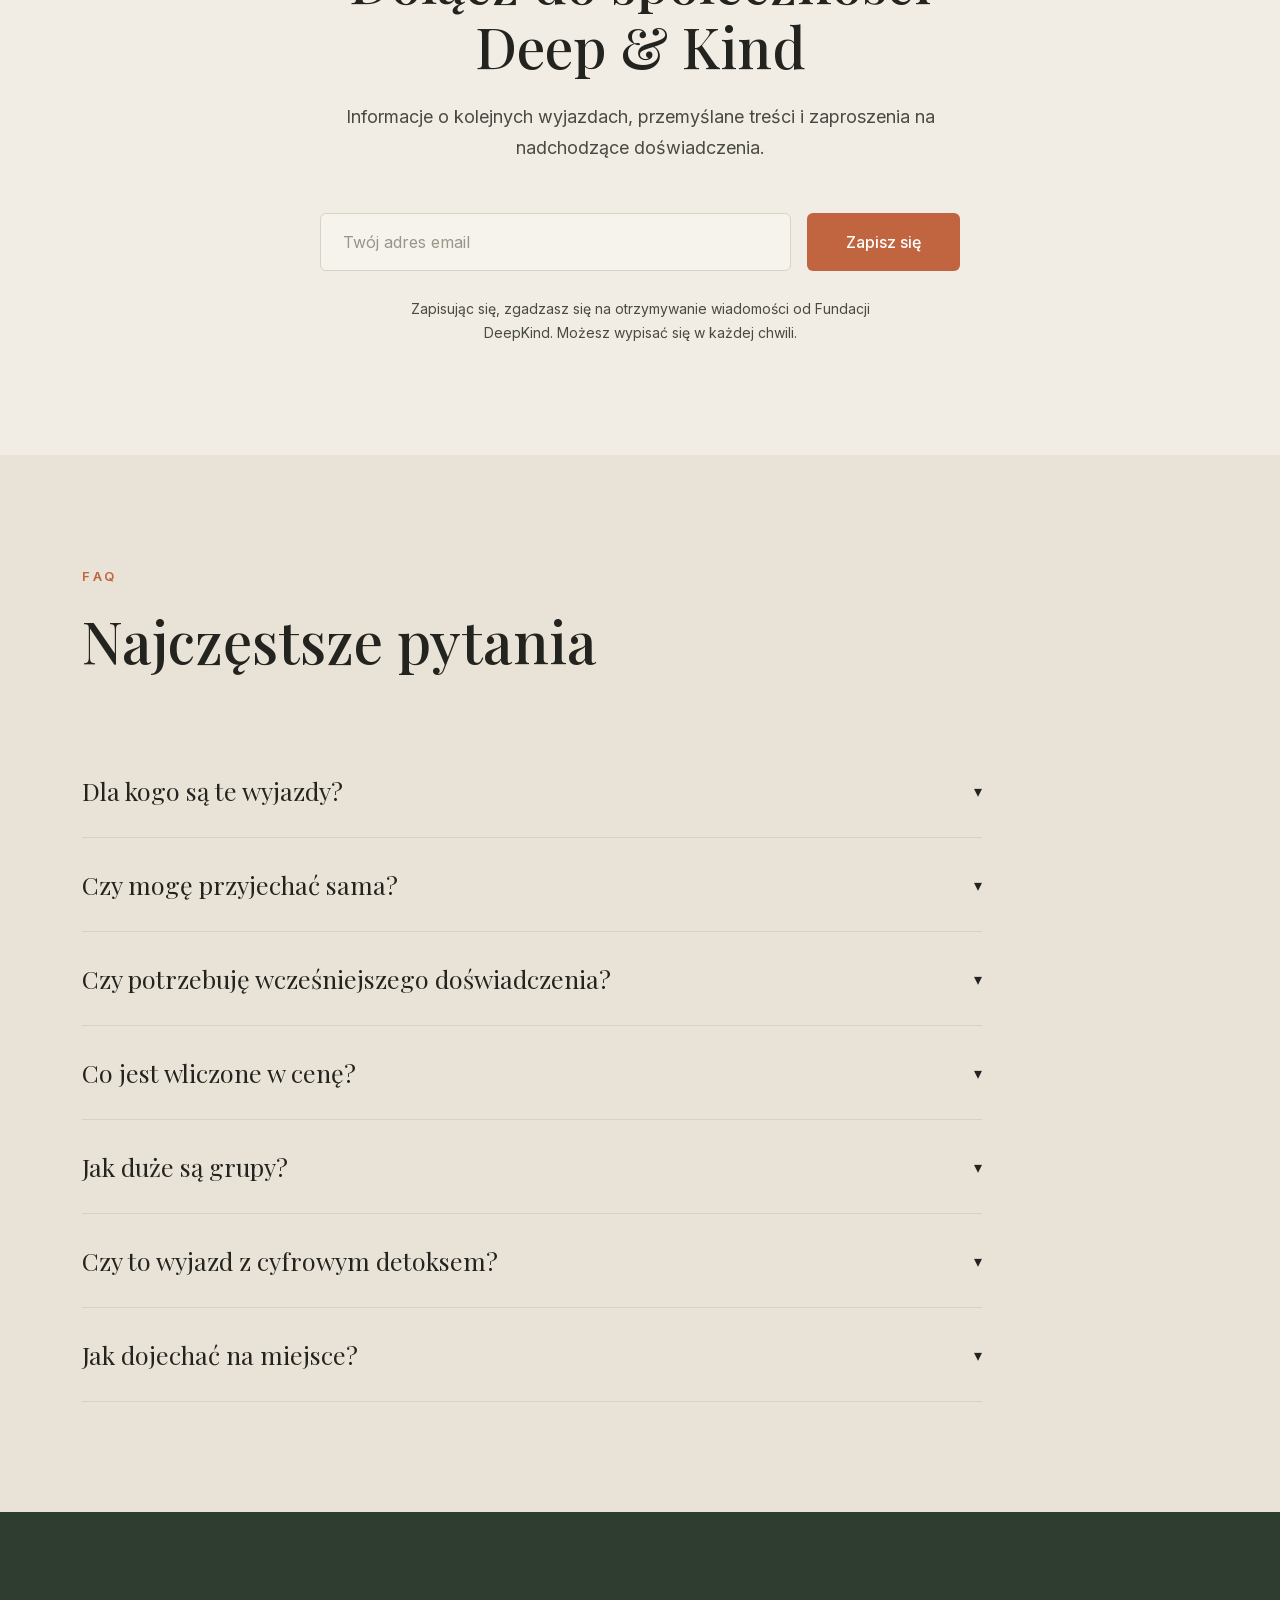
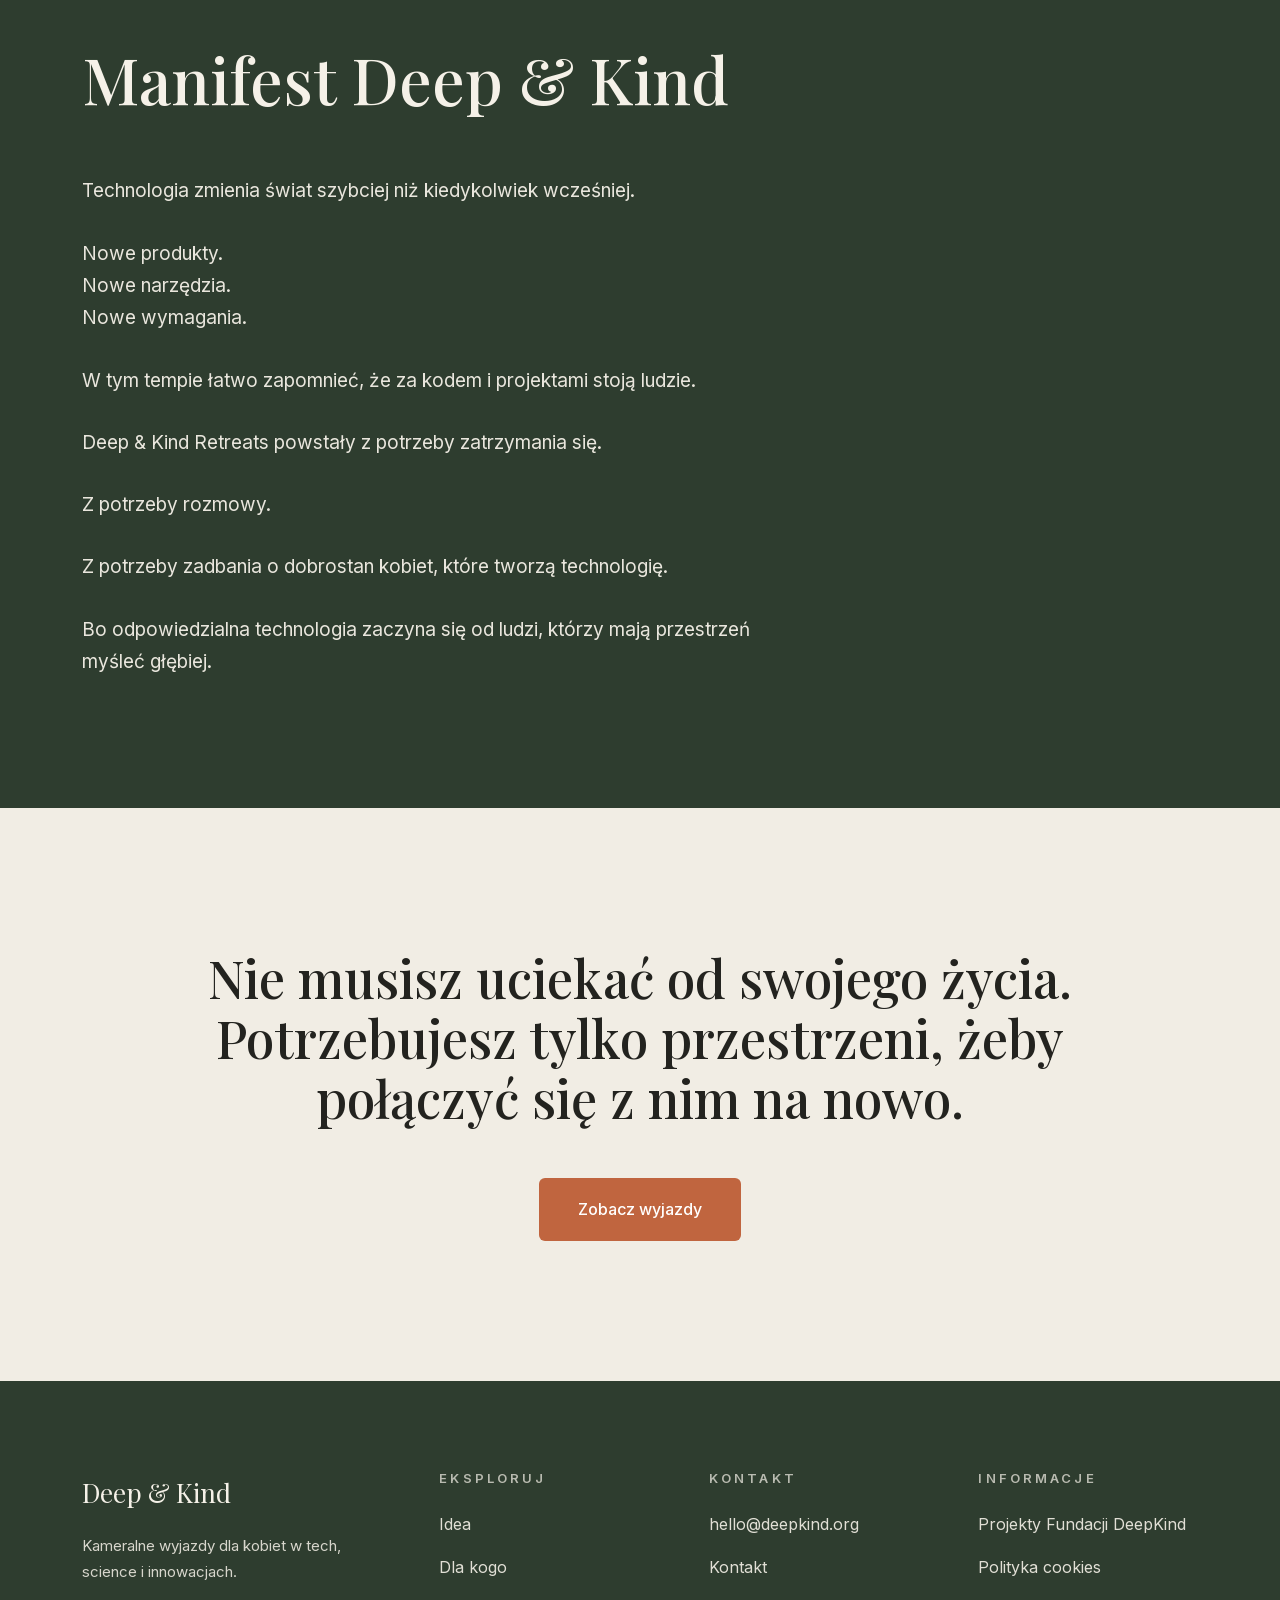
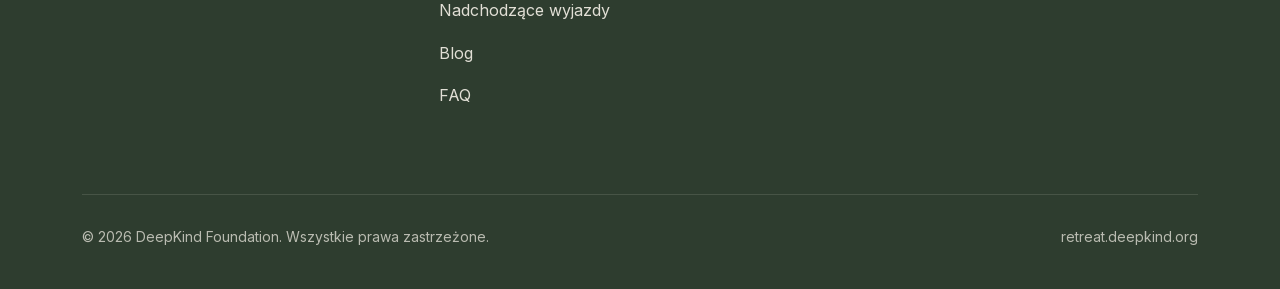
==== commit 5ad9374f: "uzupelnione dane o dojezdzie oraz regulamin Co-Authored-By: Claude Opus 4.8 (1M context) <noreply@an" ====
--- a/pl/index.html
+++ b/pl/index.html
@@ -89,7 +89,8 @@
           { "@type": "Question", "name": "Czy potrzebuję wcześniejszego doświadczenia?", "acceptedAnswer": { "@type": "Answer", "text": "Nie. Wszystkie elementy programu są otwarte dla osób początkujących i prowadzone tak, aby każda mogła uczestniczyć w swoim rytmie." } },
           { "@type": "Question", "name": "Co jest wliczone w cenę?", "acceptedAnswer": { "@type": "Answer", "text": "Nocleg w komfortowych pokojach, pełne wyżywienie, udział we wszystkich aktywnościach i warsztatach oraz nielimitowany dostęp do napojów przez cały dzień - wody, naparów ziołowych i wyboru herbat." } },
           { "@type": "Question", "name": "Jak duże są grupy?", "acceptedAnswer": { "@type": "Answer", "text": "Grupy są kameralne - liczba miejsc na wyjeździe jest ograniczona do 15 osób, aby dało się prowadzić prawdziwe rozmowy i realnie odpocząć." } },
-          { "@type": "Question", "name": "Czy to wyjazd z cyfrowym detoksem?", "acceptedAnswer": { "@type": "Answer", "text": "Zachęcamy do odłożenia ekranów. Część wyjazdów, jak retreat nad Biebrzą, zawiera świadomie zaplanowany 40-godzinny cyfrowy detoks z dobrowolnym zdeponowaniem telefonu." } }
+          { "@type": "Question", "name": "Czy to wyjazd z cyfrowym detoksem?", "acceptedAnswer": { "@type": "Answer", "text": "Zachęcamy do odłożenia ekranów. Część wyjazdów, jak retreat nad Biebrzą, zawiera świadomie zaplanowany 40-godzinny cyfrowy detoks z dobrowolnym zdeponowaniem telefonu." } },
+          { "@type": "Question", "name": "Jak dojechać na miejsce?", "acceptedAnswer": { "@type": "Answer", "text": "Retreat nad Biebrzą odbywa się w Zagrodzie Kuwasy. Dojazd samochodem (z Warszawy 250 km, z Białegostoku 116 km), pociągiem do stacji Grajewo z podwózką na miejsce albo wspólnie w ramach carpoolingu. Szczegóły w sekcji Jak dojechać na stronie wyjazdu." } }
         ]
       }
     ]
@@ -353,6 +354,10 @@
           <button class="faq-pytanie" onclick="przelaczFaq(this)" aria-expanded="false">Czy to wyjazd z cyfrowym detoksem?<span class="strzalka">&#9662;</span></button>
           <div class="faq-odpowiedz"><p>Zachęcamy do odłożenia ekranów. Część wyjazdów, jak retreat nad Biebrzą, zawiera świadomie zaplanowany 40-godzinny cyfrowy detoks z dobrowolnym zdeponowaniem telefonu.</p></div>
         </div>
+        <div class="faq-pozycja">
+          <button class="faq-pytanie" onclick="przelaczFaq(this)" aria-expanded="false">Jak dojechać na miejsce?<span class="strzalka">&#9662;</span></button>
+          <div class="faq-odpowiedz"><p>Na retreat nad Biebrzą dojedziesz samochodem, pociągiem (stacja Grajewo, z podwózką na miejsce) lub wspólnie w ramach carpoolingu. Szczegóły w sekcji <a href="/pl/retreats/biebrza-edition/#dojazd" class="link-podkreslony">Jak dojechać</a>.</p></div>
+        </div>
       </div>
     </div>
   </section>
--- a/assets/style.css
+++ b/assets/style.css
@@ -420,6 +420,10 @@
 }
 .formularz-kontakt textarea { min-height: 160px; resize: vertical; }
 .formularz-kontakt .zgoda { text-align: left; margin: 22px 0 26px; max-width: none; }
+.formularz-kontakt button.loading { display: inline-flex; align-items: center; justify-content: center; gap: 10px; }
+.ml-form-embedSubmitLoad { display: inline-block; width: 20px; height: 20px; border: 2px solid color-mix(in srgb, var(--zielen-ciemna) 25%, transparent); border-top-color: var(--zielen-ciemna); border-radius: 50%; animation: ml-spin 0.7s linear infinite; }
+@keyframes ml-spin { to { transform: rotate(360deg); } }
+.sr-only { position: absolute; width: 1px; height: 1px; padding: 0; margin: -1px; overflow: hidden; clip: rect(0, 0, 0, 0); white-space: nowrap; border: 0; }
 
 /* ---------- Stopka ---------- */
 .stopka { background: var(--zielen-ciemna); color: var(--bialy-cieply); padding: 90px 0 40px; }
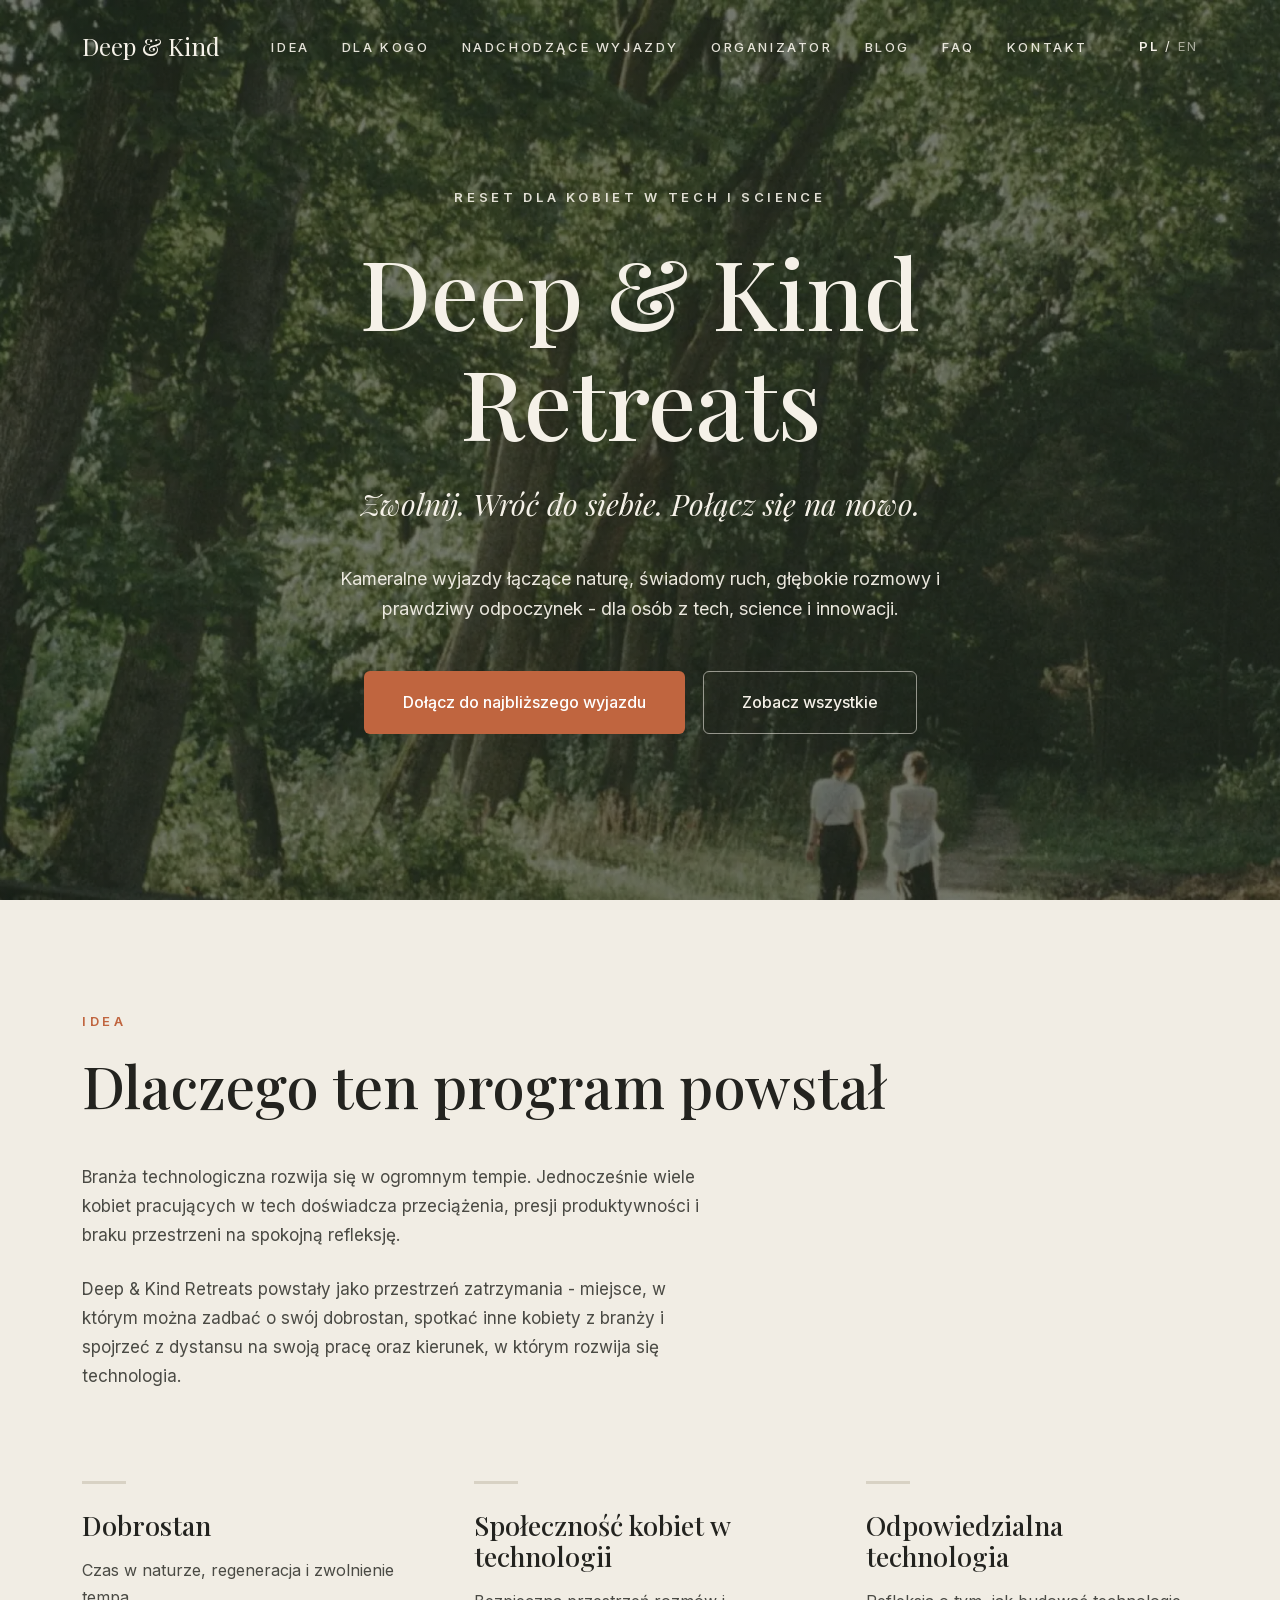
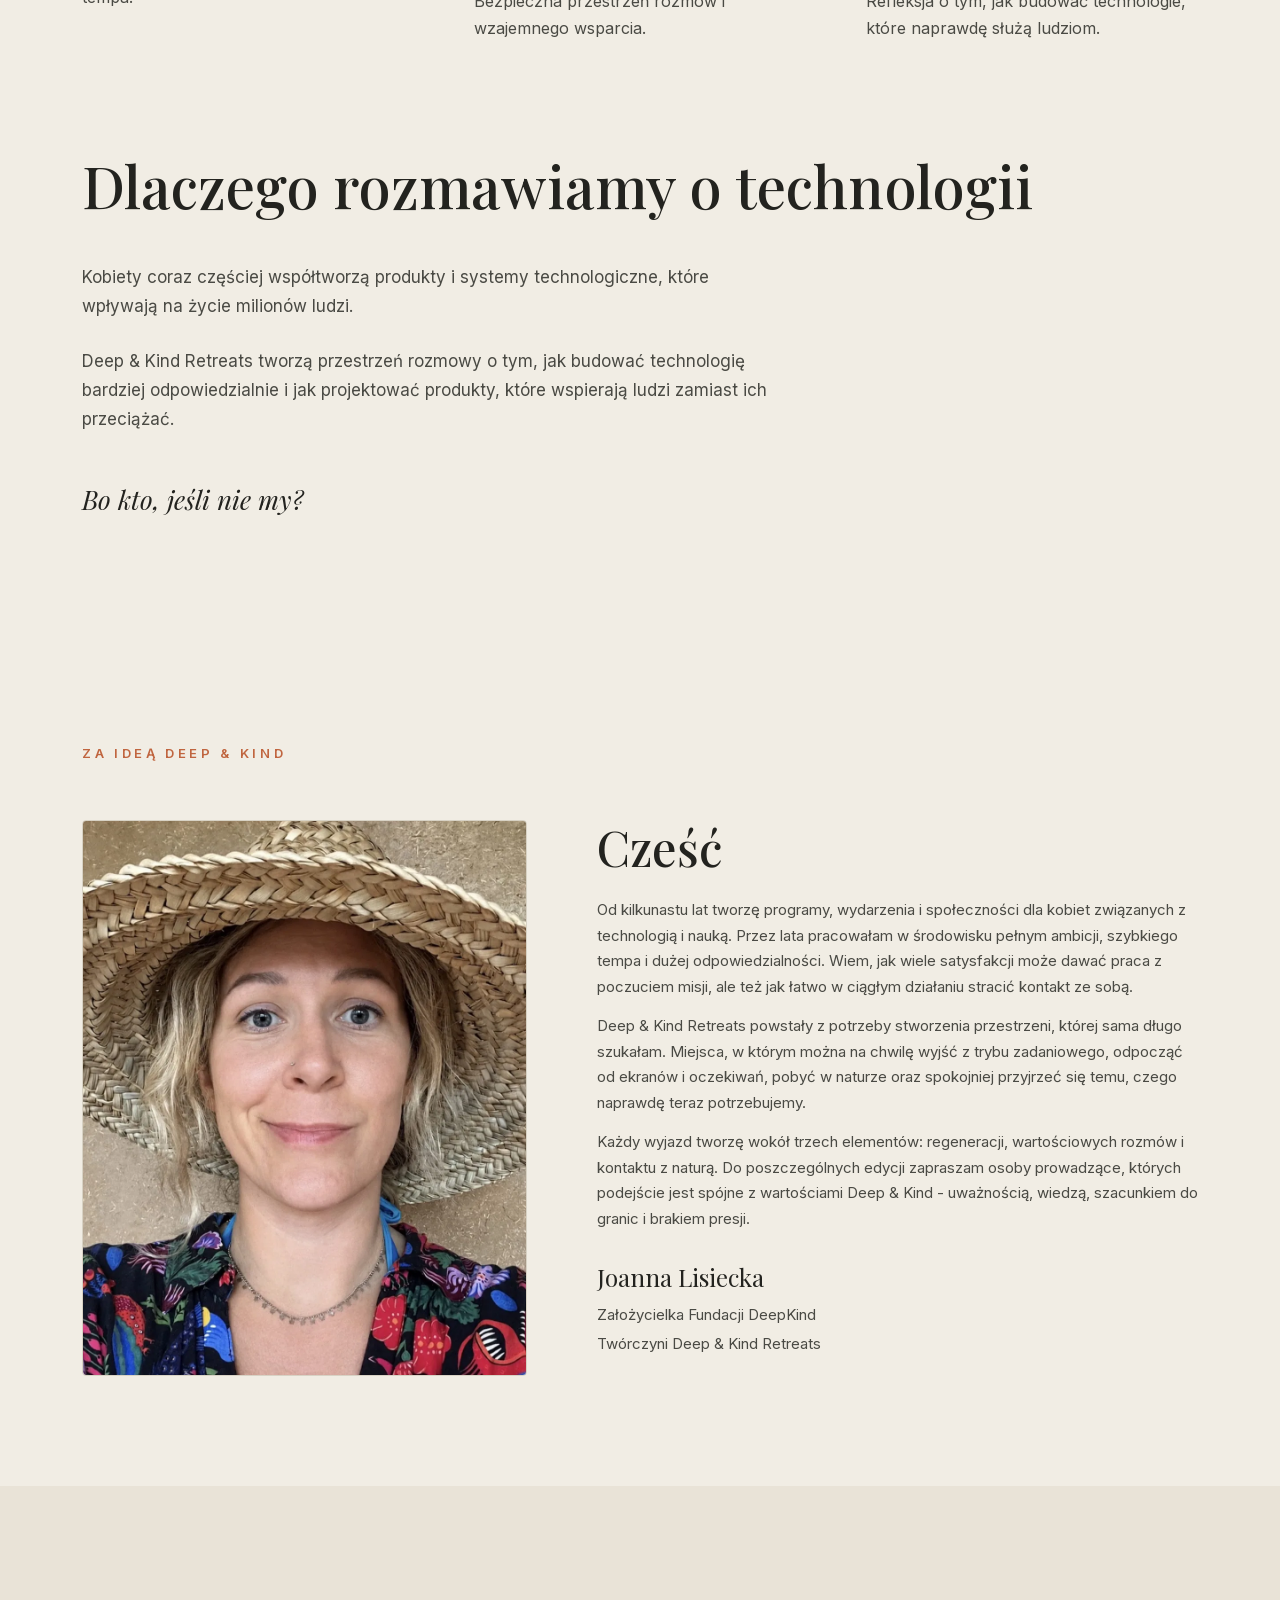
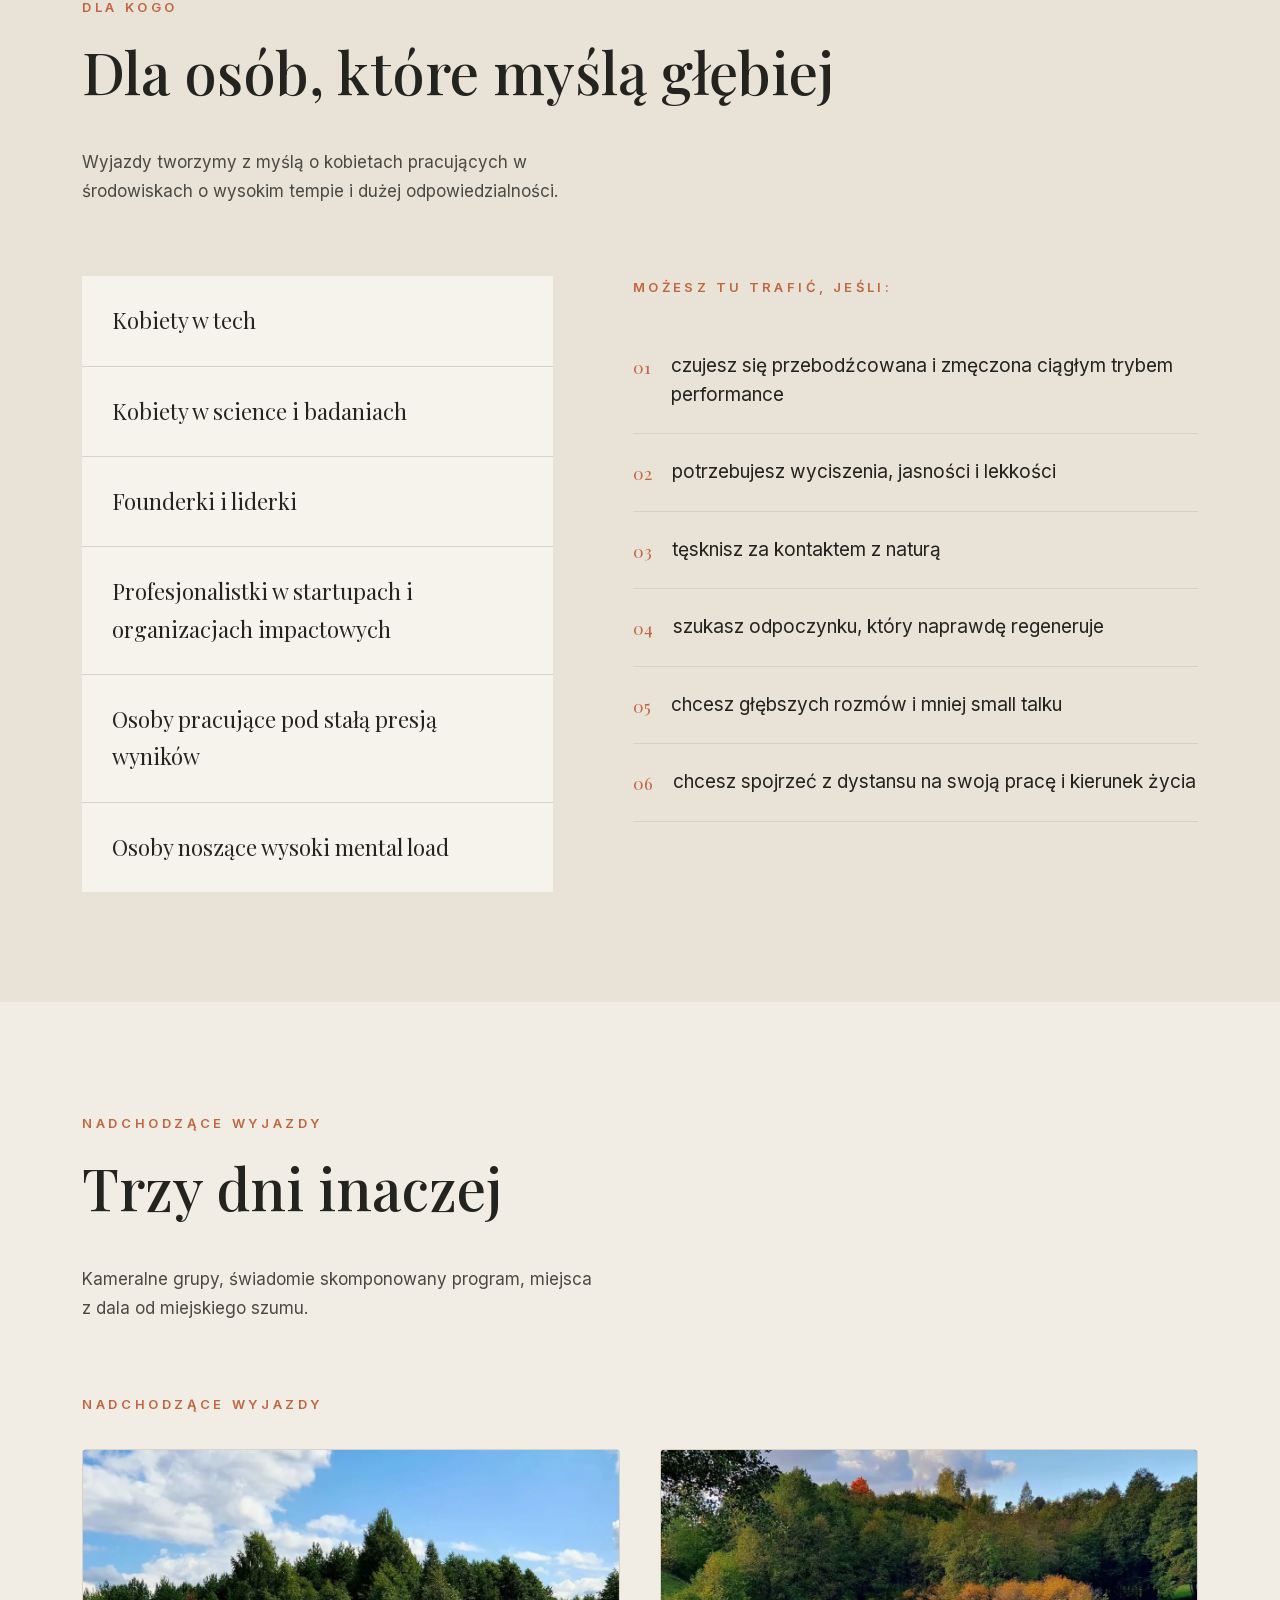
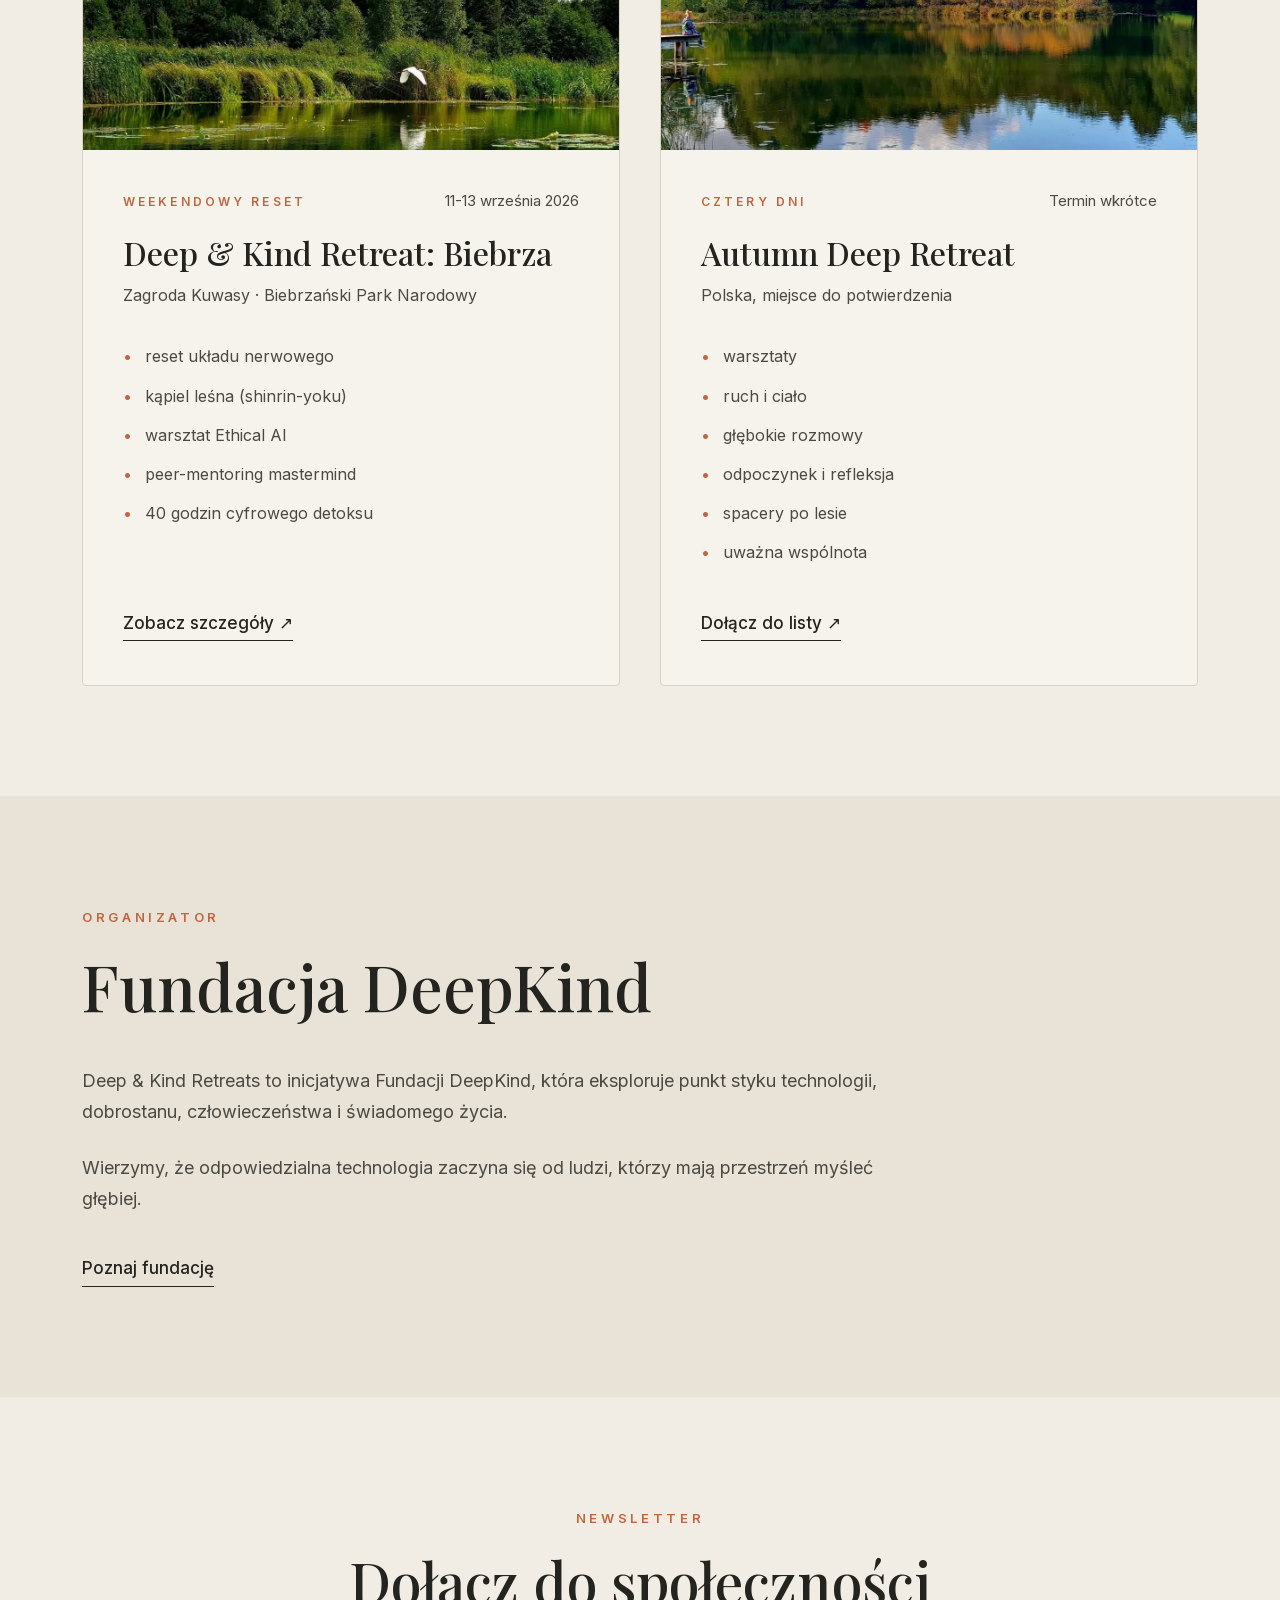
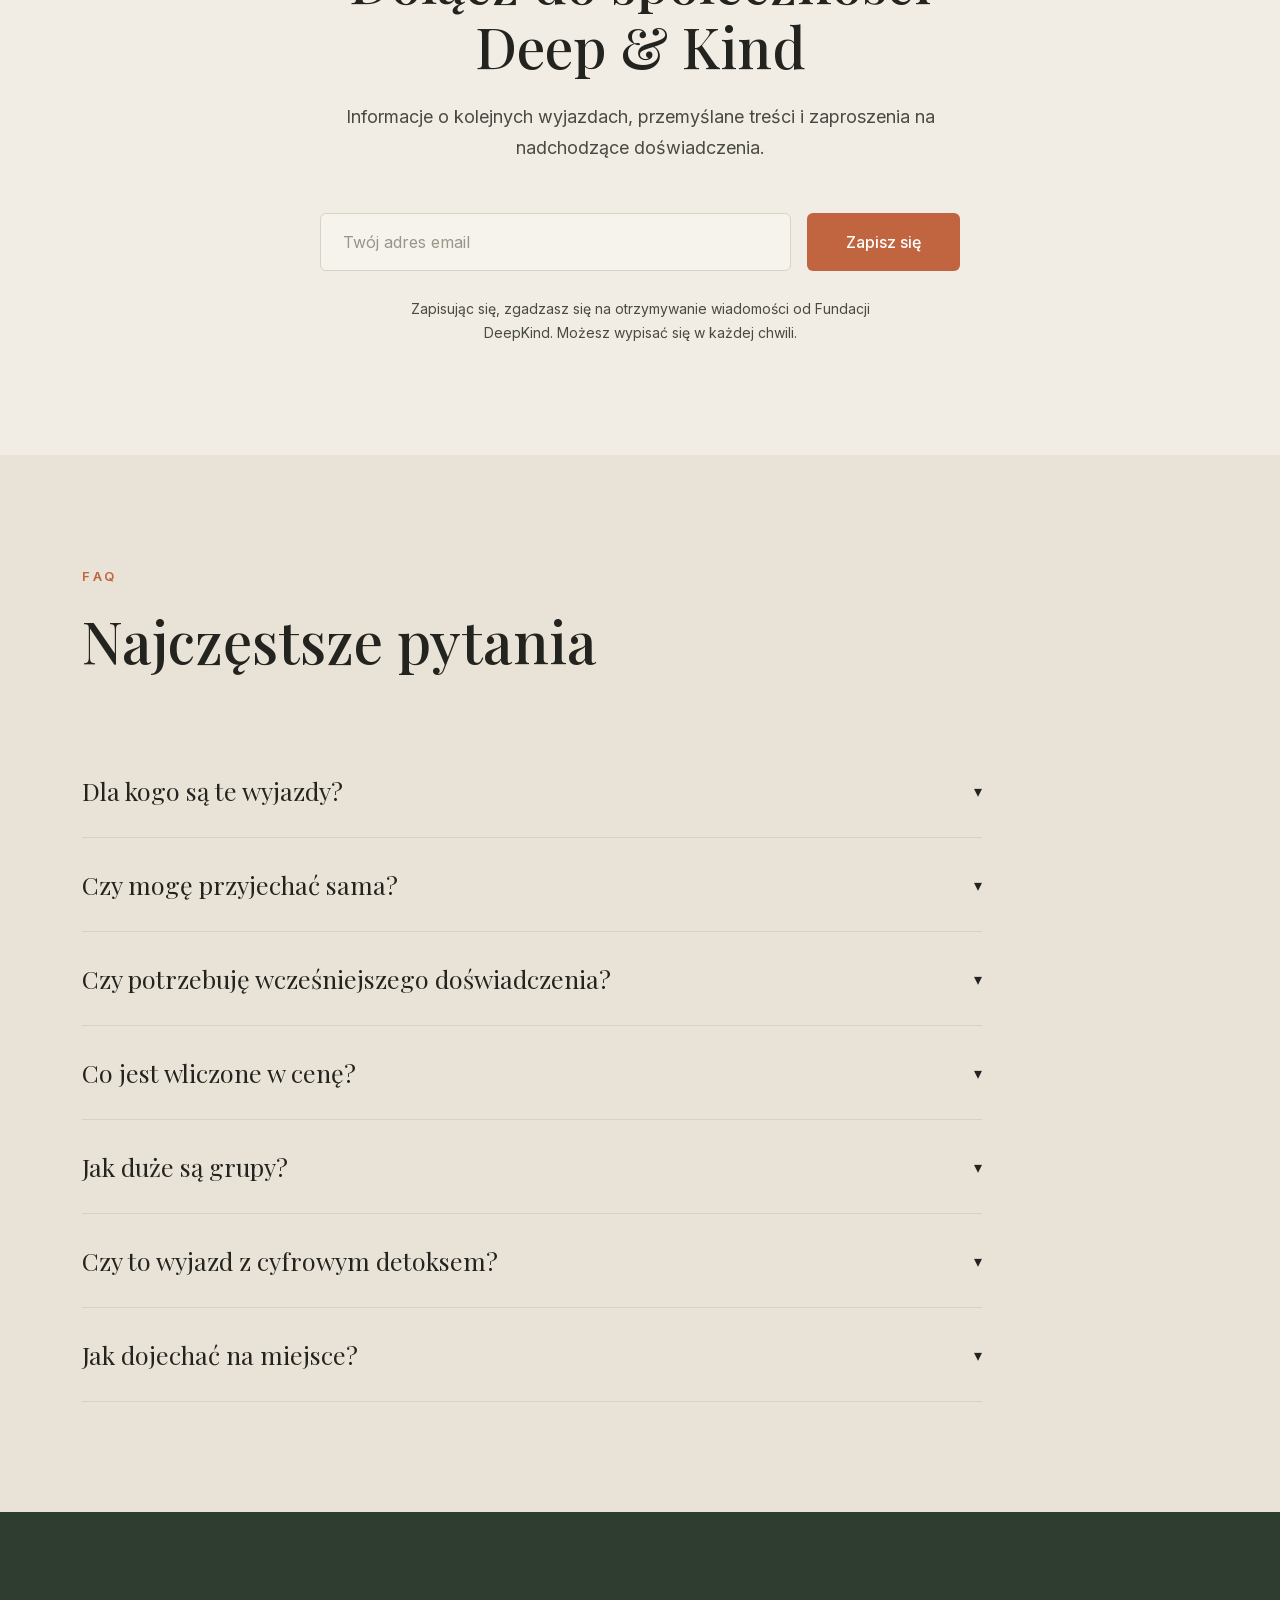
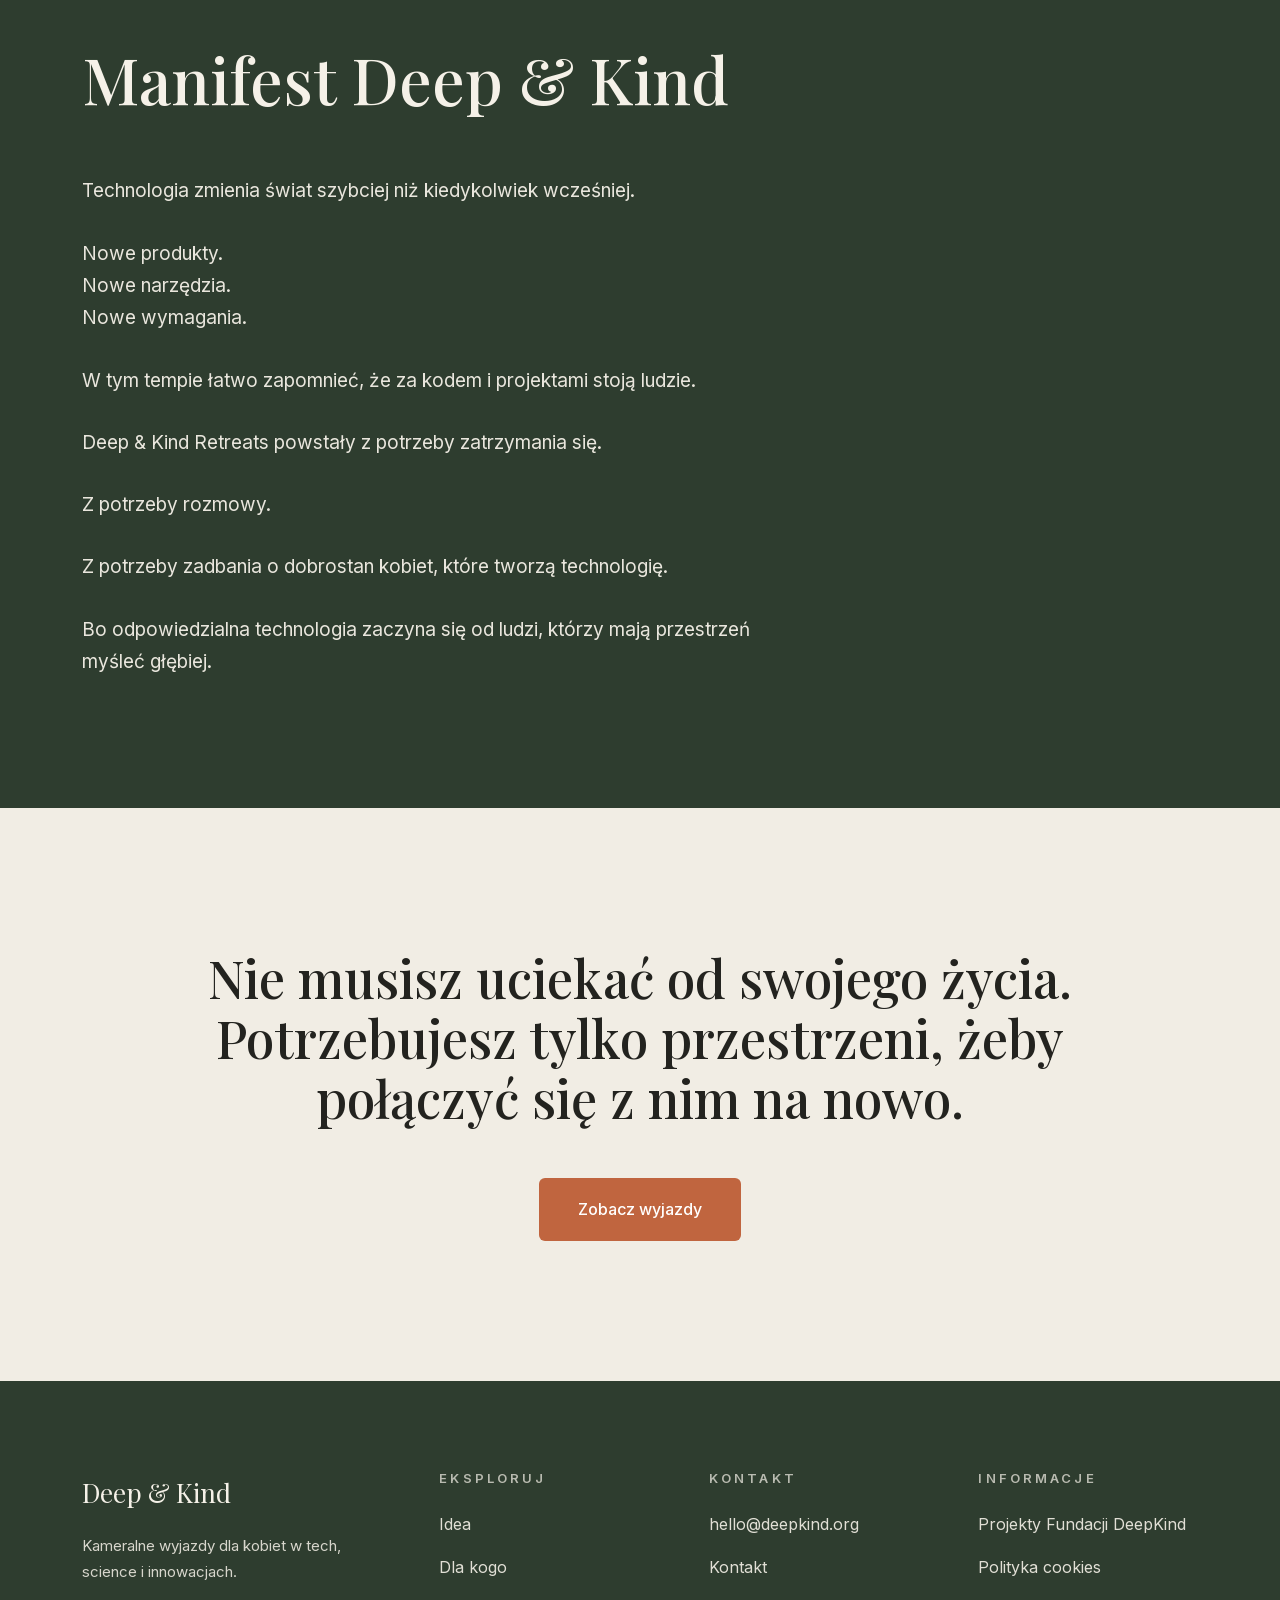
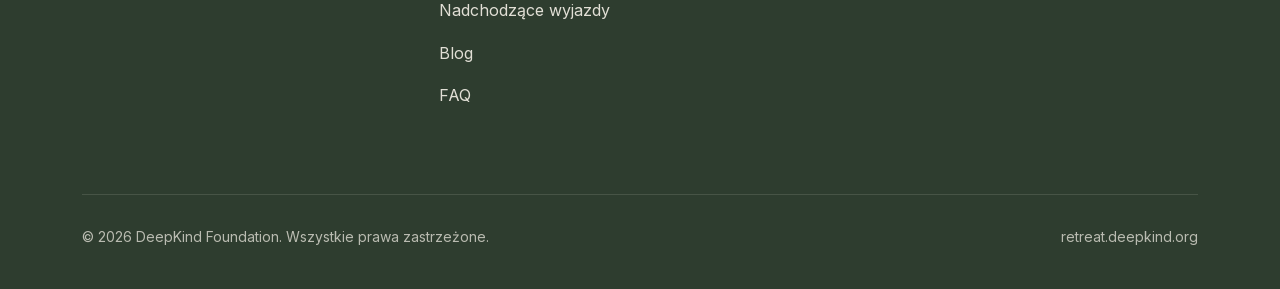
==== commit aaae2bc8: "perf: obrazy WebP + leniwe ladowanie MailerLite Obrazy do WebP z fallbackiem JPEG (image-set w CSS, " ====
--- a/pl/index.html
+++ b/pl/index.html
@@ -31,8 +31,8 @@
 
   <link rel="preload" href="/assets/fonts/playfair-display-latin-500.woff2" as="font" type="font/woff2" crossorigin>
   <link rel="preload" href="/assets/fonts/inter-latin-400.woff2" as="font" type="font/woff2" crossorigin>
+  <link rel="preload" href="/images/hero-las.webp" as="image" type="image/webp" fetchpriority="high">
   <link rel="stylesheet" href="/assets/style.css">
-  <script src="https://challenges.cloudflare.com/turnstile/v0/api.js" async defer></script>
 
   <!-- DANE STRUKTURALNE SCHEMA.ORG (SEO + GEO / widoczność w AI) -->
   <script type="application/ld+json">
@@ -301,22 +301,37 @@
   </section>
 
   <!-- ============ NEWSLETTER ============
-       Wysyłka do Cloudflare Workera (baza D1). Adres API: assets/skrypty.js.
-       Instrukcja w INSTRUKCJA.md. -->
+       Formularz MailerLite (konto 2350815, formularz newslettera 195416430227752288).
+       Wysyłka i walidacja po stronie MailerLite (webforms.min.js ładowany leniwie w skrypty.js).
+       Wygląd natywny serwisu - plumbing MailerLite w klasach ml-*. -->
   <section class="newsletter" id="newsletter">
     <div class="kontener">
       <span class="etykieta">Newsletter</span>
       <h2>Dołącz do społeczności Deep &amp; Kind</h2>
       <p class="wstep">Informacje o kolejnych wyjazdach, przemyślane treści i zaproszenia na nadchodzące doświadczenia.</p>
-      <form class="formularz-newsletter" onsubmit="return wyslijFormularz(event, '/newsletter')">
-        <div class="cf-turnstile" data-sitekey="0x4AAAAAAD1RbaE4vh7McAfJ" data-action="turnstile-spin-v1" data-theme="light" data-execution="execute" data-appearance="execute"></div>
-        <div class="formularz-newsletter-pola">
-          <input type="email" name="email" placeholder="Twój adres email" required aria-label="Twój adres email">
-          <input type="text" name="strona_www" class="pole-pulapka" tabindex="-1" autocomplete="off" aria-hidden="true">
-          <button type="submit" class="przycisk przycisk-pelny">Zapisz się</button>
-        </div>
-      </form>
-      <p class="formularz-info" id="formularz-info"></p>
+      <div id="mlb2-44676819" class="ml-form-embedContainer ml-subscribe-form ml-subscribe-form-44676819">
+        <div class="ml-form-embedWrapper embedForm">
+          <div class="ml-form-embedBody row-form">
+            <form class="formularz-newsletter ml-block-form" action="https://assets.mailerlite.com/jsonp/2350815/forms/195416430227752288/subscribe" method="post">
+              <div class="formularz-newsletter-pola">
+                <div class="ml-validate-email ml-validate-required" style="flex: 1;">
+                  <input type="email" name="fields[email]" placeholder="Twój adres email" required aria-required="true" aria-label="Twój adres email" style="width: 100%;">
+                </div>
+                <input type="hidden" name="ml-submit" value="1">
+                <input type="hidden" name="anticsrf" value="true">
+                <button type="submit" class="przycisk przycisk-pelny primary">Zapisz się</button>
+                <button disabled="disabled" style="display: none;" type="button" class="loading">
+                  <div class="ml-form-embedSubmitLoad"></div>
+                  <span class="sr-only">Wysyłanie…</span>
+                </button>
+              </div>
+            </form>
+          </div>
+          <div class="ml-form-successBody row-success" style="display: none">
+            <p>Dziękujemy! Sprawdź skrzynkę i potwierdź adres, żeby dokończyć zapis do newslettera.</p>
+          </div>
+        </div>
+      </div>
       <p class="zgoda">Zapisując się, zgadzasz się na otrzymywanie wiadomości od Fundacji DeepKind. Możesz wypisać się w każdej chwili.</p>
     </div>
   </section>
@@ -425,5 +440,14 @@
   </footer>
 
   <script src="/assets/skrypty.js"></script>
+
+  <!-- MailerLite: obsługa wysyłki formularza newslettera -->
+  <script>
+    function ml_webform_success_44676819() {
+      var $ = ml_jQuery || jQuery;
+      $('.ml-subscribe-form-44676819 .row-success').show();
+      $('.ml-subscribe-form-44676819 .row-form').hide();
+    }
+  </script>
 </body>
 </html>
--- a/assets/style.css
+++ b/assets/style.css
@@ -218,6 +218,8 @@
   text-align: center; padding: 0;
   background: linear-gradient(rgba(35,48,36,0.62), rgba(35,48,36,0.62)),
               url('/images/hero-las.jpg') center / cover no-repeat, var(--zielen-ciemna);
+  background: linear-gradient(rgba(35,48,36,0.62), rgba(35,48,36,0.62)),
+              image-set(url('/images/hero-las.webp') type('image/webp'), url('/images/hero-las.jpg') type('image/jpeg')) center / cover no-repeat, var(--zielen-ciemna);
 }
 .hero-tresc { max-width: 860px; padding: 140px 32px 120px; }
 .hero .etykieta { color: var(--bialy-cieply); opacity: 0.9; margin-bottom: 28px; }
@@ -252,6 +254,7 @@
 .zalozycielka-foto {
   aspect-ratio: 4 / 5;
   background: var(--krem-cieplejszy) url('/images/zalozycielka.jpg') center / cover no-repeat;
+  background: var(--krem-cieplejszy) image-set(url('/images/zalozycielka.webp') type('image/webp'), url('/images/zalozycielka.jpg') type('image/jpeg')) center / cover no-repeat;
   border: 1px solid var(--linia);
   border-radius: 4px;
 }
@@ -282,8 +285,8 @@
 .karty { display: grid; grid-template-columns: 1fr 1fr; gap: 40px; }
 .karta { background: var(--kremowa-karta); border: 1px solid var(--linia); border-radius: 4px; overflow: hidden; display: flex; flex-direction: column; }
 .karta-foto { height: 300px; background: var(--zielen-ciemna) center / cover no-repeat; }
-.karta-foto.biebrza { background-image: url('/images/wyjazd-biebrza.jpg'); }
-.karta-foto.jesien { background-image: url('/images/wyjazd-jesien.jpg'); }
+.karta-foto.biebrza { background-image: url('/images/wyjazd-biebrza.jpg'); background-image: image-set(url('/images/wyjazd-biebrza.webp') type('image/webp'), url('/images/wyjazd-biebrza.jpg') type('image/jpeg')); }
+.karta-foto.jesien { background-image: url('/images/wyjazd-jesien.jpg'); background-image: image-set(url('/images/wyjazd-jesien.webp') type('image/webp'), url('/images/wyjazd-jesien.jpg') type('image/jpeg')); }
 .karta-tresc { padding: 38px 40px 44px; display: flex; flex-direction: column; flex: 1; }
 .karta-naglowek { display: flex; justify-content: space-between; align-items: baseline; gap: 16px; margin-bottom: 22px; }
 .karta-typ { font-size: 12px; font-weight: 600; letter-spacing: 0.26em; text-transform: uppercase; color: var(--terakota); }
@@ -376,7 +379,7 @@
 .os p { font-size: 16px; max-width: 680px; }
 
 /* ---------- Miejsce, kuchnia, cena ---------- */
-.duze-zdjecie { width: 100%; border-radius: 4px; display: block; margin-top: 40px; }
+.duze-zdjecie { width: 100%; height: auto; border-radius: 4px; display: block; margin-top: 40px; }
 .dwie-kolumny { display: grid; grid-template-columns: 1fr 1fr; gap: 60px; margin-top: 50px; }
 .trzy-cechy { display: grid; grid-template-columns: repeat(3, 1fr); gap: 50px; margin-top: 60px; }
 .cecha { border-top: 1px solid var(--linia); padding-top: 30px; }
